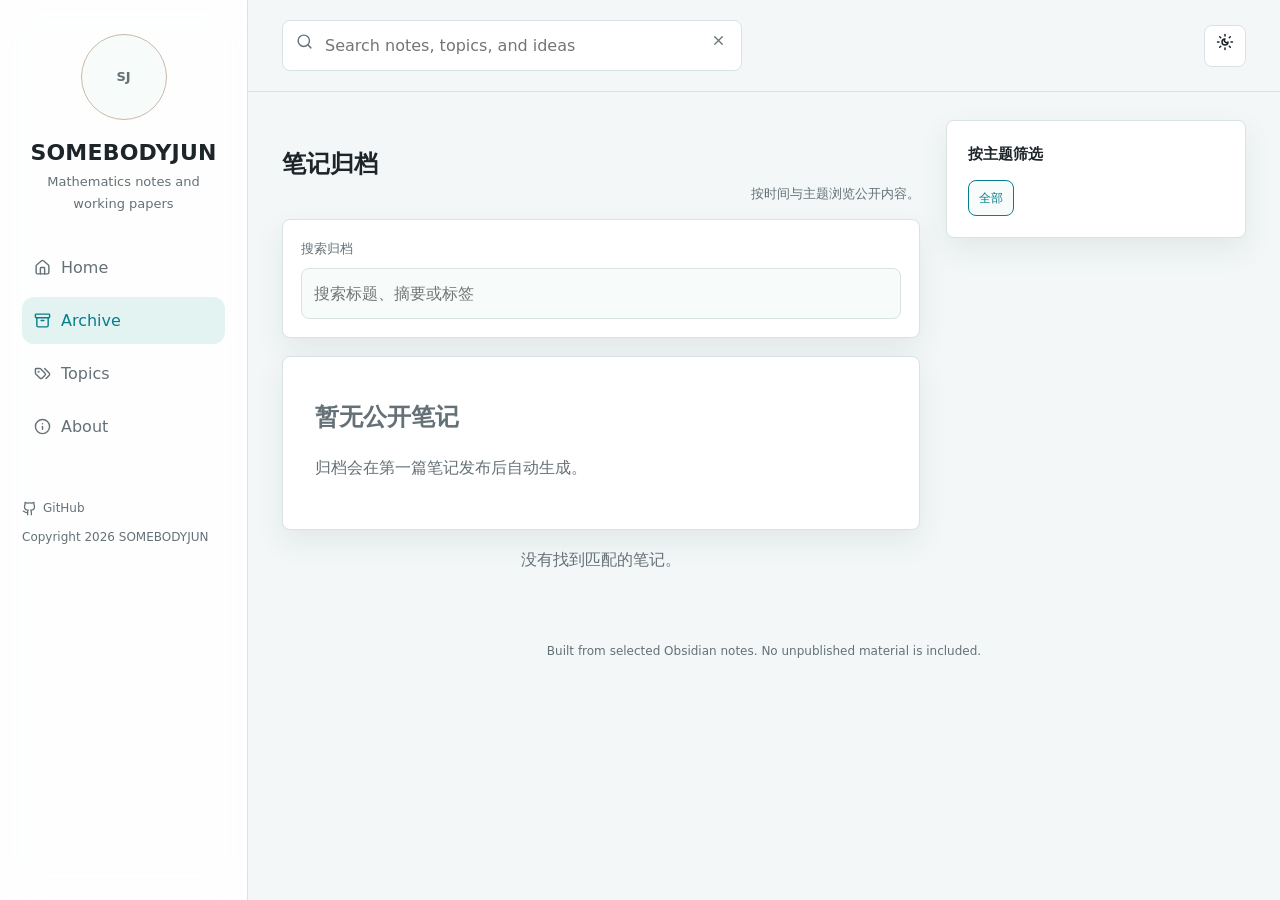
==== archive/index.html @ 418fad82 "Publish mathematics notes website" ====
<!DOCTYPE html><html lang="en"> <head><meta charset="utf-8"><meta name="viewport" content="width=device-width, initial-scale=1"><meta name="description" content="All published mathematics notes."><meta name="theme-color" content="#f6f4ef"><title>Archive | SOMEBODYJUN</title><link rel="stylesheet" href="/_astro/archive.CB7QBq-P.css"></head> <body> <div class="site-shell"> <aside class="sidebar" data-sidebar> <a class="brand" href="/" aria-label="SOMEBODYJUN home"> <span class="avatar" aria-hidden="true">SJ</span> <strong>SOMEBODYJUN</strong> <span>Mathematics notes and working papers</span> </a> <nav class="nav-list" aria-label="Primary navigation"> <a class="nav-link" href="/"> <span class="left"><svg xmlns="http://www.w3.org/2000/svg" stroke-width="2" width="17" height="17" stroke="currentColor" stroke-linecap="round" stroke-linejoin="round" fill="none" viewBox="0 0 24 24" aria-hidden="true" class="lucide lucide-house">  <path d="M15 21v-8a1 1 0 0 0-1-1h-4a1 1 0 0 0-1 1v8"></path> <path d="M3 10a2 2 0 0 1 .709-1.528l7-5.999a2 2 0 0 1 2.582 0l7 5.999A2 2 0 0 1 21 10v9a2 2 0 0 1-2 2H5a2 2 0 0 1-2-2z"></path>  </svg><span>Home</span></span> </a> <a class="nav-link active" href="/archive/"> <span class="left"><svg xmlns="http://www.w3.org/2000/svg" stroke-width="2" width="17" height="17" stroke="currentColor" stroke-linecap="round" stroke-linejoin="round" fill="none" viewBox="0 0 24 24" aria-hidden="true" class="lucide lucide-archive">  <rect width="20" height="5" x="2" y="3" rx="1"></rect> <path d="M4 8v11a2 2 0 0 0 2 2h12a2 2 0 0 0 2-2V8"></path> <path d="M10 12h4"></path>  </svg><span>Archive</span></span> </a> <a class="nav-link" href="/#tags"> <span class="left"><svg xmlns="http://www.w3.org/2000/svg" stroke-width="2" width="17" height="17" stroke="currentColor" stroke-linecap="round" stroke-linejoin="round" fill="none" viewBox="0 0 24 24" aria-hidden="true" class="lucide lucide-tags">  <path d="m15 5 6.3 6.3a2.4 2.4 0 0 1 0 3.4L17 19"></path> <path d="M9.586 5.586A2 2 0 0 0 8.172 5H3a1 1 0 0 0-1 1v5.172a2 2 0 0 0 .586 1.414L8.29 18.29a2.426 2.426 0 0 0 3.42 0l3.58-3.58a2.426 2.426 0 0 0 0-3.42z"></path> <circle cx="6.5" cy="9.5" r=".5" fill="currentColor"></circle>  </svg><span>Topics</span></span> </a> <a class="nav-link" href="/#about"> <span class="left"><svg xmlns="http://www.w3.org/2000/svg" stroke-width="2" width="17" height="17" stroke="currentColor" stroke-linecap="round" stroke-linejoin="round" fill="none" viewBox="0 0 24 24" aria-hidden="true" class="lucide lucide-info">  <circle cx="12" cy="12" r="10"></circle> <path d="M12 16v-4"></path> <path d="M12 8h.01"></path>  </svg><span>About</span></span> </a> </nav>  <div class="sidebar-footer"> <a href="https://github.com/SOMEBODYJUN" target="_blank" rel="noreferrer"> <svg xmlns="http://www.w3.org/2000/svg" stroke-width="2" width="15" height="15" stroke="currentColor" stroke-linecap="round" stroke-linejoin="round" fill="none" viewBox="0 0 24 24" aria-hidden="true" class="lucide lucide-github">  <path d="M15 22v-4a4.8 4.8 0 0 0-1-3.5c3 0 6-2 6-5.5.08-1.25-.27-2.48-1-3.5.28-1.15.28-2.35 0-3.5 0 0-1 0-3 1.5-2.64-.5-5.36-.5-8 0C6 2 5 2 5 2c-.3 1.15-.3 2.35 0 3.5A5.403 5.403 0 0 0 4 9c0 3.5 3 5.5 6 5.5-.39.49-.68 1.05-.85 1.65-.17.6-.22 1.23-.15 1.85v4"></path> <path d="M9 18c-4.51 2-5-2-7-2"></path>  </svg> GitHub
</a> <div>Copyright 2026 SOMEBODYJUN</div> </div> </aside> <main class="main-area"> <header class="topbar"> <button class="icon-button mobile-menu" data-menu-toggle type="button" aria-label="Open menu" title="Open menu"> <svg xmlns="http://www.w3.org/2000/svg" stroke-width="2" width="19" height="19" stroke="currentColor" stroke-linecap="round" stroke-linejoin="round" fill="none" viewBox="0 0 24 24" aria-hidden="true" class="lucide lucide-menu">  <line x1="4" x2="20" y1="12" y2="12"></line> <line x1="4" x2="20" y1="6" y2="6"></line> <line x1="4" x2="20" y1="18" y2="18"></line>  </svg> </button> <form class="search-box" data-search-form role="search"> <svg xmlns="http://www.w3.org/2000/svg" stroke-width="2" width="17" height="17" stroke="currentColor" stroke-linecap="round" stroke-linejoin="round" fill="none" viewBox="0 0 24 24" aria-hidden="true" class="lucide lucide-search">  <circle cx="11" cy="11" r="8"></circle> <path d="m21 21-4.3-4.3"></path>  </svg> <input name="q" type="search" placeholder="Search notes, topics, and ideas" aria-label="Search notes"> <button data-clear-search type="button" aria-label="Clear search" title="Clear search"><svg xmlns="http://www.w3.org/2000/svg" stroke-width="2" width="15" height="15" stroke="currentColor" stroke-linecap="round" stroke-linejoin="round" fill="none" viewBox="0 0 24 24" aria-hidden="true" class="lucide lucide-x">  <path d="M18 6 6 18"></path> <path d="m6 6 12 12"></path>  </svg></button> </form> <button class="icon-button" data-theme-toggle type="button" aria-label="Toggle theme" title="Toggle theme"> <svg xmlns="http://www.w3.org/2000/svg" stroke-width="2" width="18" height="18" stroke="currentColor" stroke-linecap="round" stroke-linejoin="round" fill="none" viewBox="0 0 24 24" aria-hidden="true" class="lucide lucide-sun-moon">  <path d="M12 8a2.83 2.83 0 0 0 4 4 4 4 0 1 1-4-4"></path> <path d="M12 2v2"></path> <path d="M12 20v2"></path> <path d="m4.9 4.9 1.4 1.4"></path> <path d="m17.7 17.7 1.4 1.4"></path> <path d="M2 12h2"></path> <path d="M20 12h2"></path> <path d="m6.3 17.7-1.4 1.4"></path> <path d="m19.1 4.9-1.4 1.4"></path>  </svg> </button> </header>  <div class="content-grid archive-grid"> <section class="page-main"> <div class="section-title"> <h1>笔记归档</h1> <p>按时间与主题浏览公开内容。</p> </div> <div class="archive-toolbar card"> <label for="archive-search">搜索归档</label> <input id="archive-search" type="search" placeholder="搜索标题、摘要或标签" autocomplete="off"> </div> <section class="empty-state card"><h2>暂无公开笔记</h2><p>归档会在第一篇笔记发布后自动生成。</p></section> <p class="archive-empty" data-archive-empty hidden>没有找到匹配的笔记。</p> </section> <aside class="rightbar"> <section class="widget card"> <h2>按主题筛选</h2> <div class="tag-cloud"> <button class="tag-button active" type="button" data-tag-filter="">全部</button>  </div> </section> </aside> </div> <script>
    const params = new URLSearchParams(window.location.search);
    const searchInput = document.querySelector("#archive-search");
    const noteRows = [...document.querySelectorAll("[data-note]")];
    const filterButtons = [...document.querySelectorAll("[data-tag-filter]")];
    const noResults = document.querySelector("[data-archive-empty]");
    let activeTag = params.get("tag") || "";
    if (searchInput) searchInput.value = params.get("q") || "";
    function applyFilters() {
      const query = (searchInput?.value || "").trim().toLowerCase();
      let visible = 0;
      noteRows.forEach((row) => {
        const matchesQuery = !query || row.dataset.search.includes(query);
        const matchesTag = !activeTag || row.dataset.tags.split("|").includes(activeTag);
        const matches = matchesQuery && matchesTag;
        row.hidden = !matches;
        if (matches) visible += 1;
      });
      if (noResults) noResults.hidden = visible !== 0;
      filterButtons.forEach((button) => button.classList.toggle("active", button.dataset.tagFilter === activeTag));
    }
    searchInput?.addEventListener("input", applyFilters);
    filterButtons.forEach((button) => button.addEventListener("click", () => {
      activeTag = button.dataset.tagFilter || "";
      applyFilters();
    }));
    applyFilters();
  </script>  <footer class="site-footer">Built from selected Obsidian notes. No unpublished material is included.</footer> </main> </div> <script>
      const savedTheme = localStorage.getItem("site-theme");
      if (savedTheme) document.documentElement.dataset.theme = savedTheme;
      document.querySelector("[data-theme-toggle]")?.addEventListener("click", () => {
        const nextTheme = document.documentElement.dataset.theme === "dark" ? "light" : "dark";
        document.documentElement.dataset.theme = nextTheme;
        localStorage.setItem("site-theme", nextTheme);
      });
      document.querySelector("[data-menu-toggle]")?.addEventListener("click", () => {
        document.querySelector("[data-sidebar]")?.classList.toggle("open");
      });
      document.querySelector("[data-search-form]")?.addEventListener("submit", (event) => {
        event.preventDefault();
        const form = event.currentTarget;
        const query = new FormData(form).get("q")?.toString().trim();
        window.location.assign(query ? `/archive/?q=${encodeURIComponent(query)}` : "/archive/");
      });
      document.querySelector("[data-clear-search]")?.addEventListener("click", () => {
        const input = document.querySelector("[data-search-form] input");
        if (input) input.value = "";
        input?.focus();
      });
    </script> </body> </html>
---- _astro/archive.CB7QBq-P.css ----
@font-face{font-display:block;font-family:KaTeX_AMS;font-style:normal;font-weight:400;src:url(/_astro/KaTeX_AMS-Regular.BQhdFMY1.woff2) format("woff2"),url(/_astro/KaTeX_AMS-Regular.DMm9YOAa.woff) format("woff"),url(/_astro/KaTeX_AMS-Regular.DRggAlZN.ttf) format("truetype")}@font-face{font-display:block;font-family:KaTeX_Caligraphic;font-style:normal;font-weight:700;src:url(/_astro/KaTeX_Caligraphic-Bold.Dq_IR9rO.woff2) format("woff2"),url(/_astro/KaTeX_Caligraphic-Bold.BEiXGLvX.woff) format("woff"),url(/_astro/KaTeX_Caligraphic-Bold.ATXxdsX0.ttf) format("truetype")}@font-face{font-display:block;font-family:KaTeX_Caligraphic;font-style:normal;font-weight:400;src:url(/_astro/KaTeX_Caligraphic-Regular.Di6jR-x-.woff2) format("woff2"),url(/_astro/KaTeX_Caligraphic-Regular.CTRA-rTL.woff) format("woff"),url(/_astro/KaTeX_Caligraphic-Regular.wX97UBjC.ttf) format("truetype")}@font-face{font-display:block;font-family:KaTeX_Fraktur;font-style:normal;font-weight:700;src:url(/_astro/KaTeX_Fraktur-Bold.CL6g_b3V.woff2) format("woff2"),url(/_astro/KaTeX_Fraktur-Bold.BsDP51OF.woff) format("woff"),url(/_astro/KaTeX_Fraktur-Bold.BdnERNNW.ttf) format("truetype")}@font-face{font-display:block;font-family:KaTeX_Fraktur;font-style:normal;font-weight:400;src:url(/_astro/KaTeX_Fraktur-Regular.CTYiF6lA.woff2) format("woff2"),url(/_astro/KaTeX_Fraktur-Regular.Dxdc4cR9.woff) format("woff"),url(/_astro/KaTeX_Fraktur-Regular.CB_wures.ttf) format("truetype")}@font-face{font-display:block;font-family:KaTeX_Main;font-style:normal;font-weight:700;src:url(/_astro/KaTeX_Main-Bold.Cx986IdX.woff2) format("woff2"),url(/_astro/KaTeX_Main-Bold.Jm3AIy58.woff) format("woff"),url(/_astro/KaTeX_Main-Bold.waoOVXN0.ttf) format("truetype")}@font-face{font-display:block;font-family:KaTeX_Main;font-style:italic;font-weight:700;src:url(/_astro/KaTeX_Main-BoldItalic.DxDJ3AOS.woff2) format("woff2"),url(/_astro/KaTeX_Main-BoldItalic.SpSLRI95.woff) format("woff"),url(/_astro/KaTeX_Main-BoldItalic.DzxPMmG6.ttf) format("truetype")}@font-face{font-display:block;font-family:KaTeX_Main;font-style:italic;font-weight:400;src:url(/_astro/KaTeX_Main-Italic.NWA7e6Wa.woff2) format("woff2"),url(/_astro/KaTeX_Main-Italic.BMLOBm91.woff) format("woff"),url(/_astro/KaTeX_Main-Italic.3WenGoN9.ttf) format("truetype")}@font-face{font-display:block;font-family:KaTeX_Main;font-style:normal;font-weight:400;src:url(/_astro/KaTeX_Main-Regular.B22Nviop.woff2) format("woff2"),url(/_astro/KaTeX_Main-Regular.Dr94JaBh.woff) format("woff"),url(/_astro/KaTeX_Main-Regular.ypZvNtVU.ttf) format("truetype")}@font-face{font-display:block;font-family:KaTeX_Math;font-style:italic;font-weight:700;src:url(/_astro/KaTeX_Math-BoldItalic.CZnvNsCZ.woff2) format("woff2"),url(/_astro/KaTeX_Math-BoldItalic.iY-2wyZ7.woff) format("woff"),url(/_astro/KaTeX_Math-BoldItalic.B3XSjfu4.ttf) format("truetype")}@font-face{font-display:block;font-family:KaTeX_Math;font-style:italic;font-weight:400;src:url(/_astro/KaTeX_Math-Italic.t53AETM-.woff2) format("woff2"),url(/_astro/KaTeX_Math-Italic.DA0__PXp.woff) format("woff"),url(/_astro/KaTeX_Math-Italic.flOr_0UB.ttf) format("truetype")}@font-face{font-display:block;font-family:KaTeX_SansSerif;font-style:normal;font-weight:700;src:url(/_astro/KaTeX_SansSerif-Bold.D1sUS0GD.woff2) format("woff2"),url(/_astro/KaTeX_SansSerif-Bold.DbIhKOiC.woff) format("woff"),url(/_astro/KaTeX_SansSerif-Bold.CFMepnvq.ttf) format("truetype")}@font-face{font-display:block;font-family:KaTeX_SansSerif;font-style:italic;font-weight:400;src:url(/_astro/KaTeX_SansSerif-Italic.C3H0VqGB.woff2) format("woff2"),url(/_astro/KaTeX_SansSerif-Italic.DN2j7dab.woff) format("woff"),url(/_astro/KaTeX_SansSerif-Italic.YYjJ1zSn.ttf) format("truetype")}@font-face{font-display:block;font-family:KaTeX_SansSerif;font-style:normal;font-weight:400;src:url(/_astro/KaTeX_SansSerif-Regular.DDBCnlJ7.woff2) format("woff2"),url(/_astro/KaTeX_SansSerif-Regular.CS6fqUqJ.woff) format("woff"),url(/_astro/KaTeX_SansSerif-Regular.BNo7hRIc.ttf) format("truetype")}@font-face{font-display:block;font-family:KaTeX_Script;font-style:normal;font-weight:400;src:url(/_astro/KaTeX_Script-Regular.D3wIWfF6.woff2) format("woff2"),url(/_astro/KaTeX_Script-Regular.D5yQViql.woff) format("woff"),url(/_astro/KaTeX_Script-Regular.C5JkGWo-.ttf) format("truetype")}@font-face{font-display:block;font-family:KaTeX_Size1;font-style:normal;font-weight:400;src:url(/_astro/KaTeX_Size1-Regular.mCD8mA8B.woff2) format("woff2"),url(/_astro/KaTeX_Size1-Regular.C195tn64.woff) format("woff"),url(/_astro/KaTeX_Size1-Regular.Dbsnue_I.ttf) format("truetype")}@font-face{font-display:block;font-family:KaTeX_Size2;font-style:normal;font-weight:400;src:url(/_astro/KaTeX_Size2-Regular.Dy4dx90m.woff2) format("woff2"),url(/_astro/KaTeX_Size2-Regular.oD1tc_U0.woff) format("woff"),url(/_astro/KaTeX_Size2-Regular.B7gKUWhC.ttf) format("truetype")}@font-face{font-display:block;font-family:KaTeX_Size3;font-style:normal;font-weight:400;src:url([data-uri]) format("woff2"),url(/_astro/KaTeX_Size3-Regular.CTq5MqoE.woff) format("woff"),url(/_astro/KaTeX_Size3-Regular.DgpXs0kz.ttf) format("truetype")}@font-face{font-display:block;font-family:KaTeX_Size4;font-style:normal;font-weight:400;src:url(/_astro/KaTeX_Size4-Regular.Dl5lxZxV.woff2) format("woff2"),url(/_astro/KaTeX_Size4-Regular.BF-4gkZK.woff) format("woff"),url(/_astro/KaTeX_Size4-Regular.DWFBv043.ttf) format("truetype")}@font-face{font-display:block;font-family:KaTeX_Typewriter;font-style:normal;font-weight:400;src:url(/_astro/KaTeX_Typewriter-Regular.CO6r4hn1.woff2) format("woff2"),url(/_astro/KaTeX_Typewriter-Regular.C0xS9mPB.woff) format("woff"),url(/_astro/KaTeX_Typewriter-Regular.D3Ib7_Hf.ttf) format("truetype")}.katex{font: 1.21em KaTeX_Main,Times New Roman,serif;line-height:1.2;position:relative;text-indent:0;text-rendering:auto}.katex *{-ms-high-contrast-adjust:none!important;border-color:currentColor}.katex .katex-version:after{content:"0.16.47"}.katex .katex-mathml{border:0;-webkit-clip-path:inset(50%);clip-path:inset(50%);height:1px;overflow:hidden;padding:0;position:absolute;width:1px}.katex .katex-html>.newline{display:block}.katex .base{position:relative;white-space:nowrap;width:-webkit-min-content;width:-moz-min-content;width:min-content}.katex .base,.katex .strut{display:inline-block}.katex .textbf{font-weight:700}.katex .textit{font-style:italic}.katex .textrm{font-family:KaTeX_Main}.katex .textsf{font-family:KaTeX_SansSerif}.katex .texttt{font-family:KaTeX_Typewriter}.katex .mathnormal{font-family:KaTeX_Math;font-style:italic}.katex .mathit{font-family:KaTeX_Main;font-style:italic}.katex .mathrm{font-style:normal}.katex .mathbf{font-family:KaTeX_Main;font-weight:700}.katex .boldsymbol{font-family:KaTeX_Math;font-style:italic;font-weight:700}.katex .amsrm,.katex .mathbb,.katex .textbb{font-family:KaTeX_AMS}.katex .mathcal{font-family:KaTeX_Caligraphic}.katex .mathfrak,.katex .textfrak{font-family:KaTeX_Fraktur}.katex .mathboldfrak,.katex .textboldfrak{font-family:KaTeX_Fraktur;font-weight:700}.katex .mathtt{font-family:KaTeX_Typewriter}.katex .mathscr,.katex .textscr{font-family:KaTeX_Script}.katex .mathsf,.katex .textsf{font-family:KaTeX_SansSerif}.katex .mathboldsf,.katex .textboldsf{font-family:KaTeX_SansSerif;font-weight:700}.katex .mathitsf,.katex .mathsfit,.katex .textitsf{font-family:KaTeX_SansSerif;font-style:italic}.katex .mainrm{font-family:KaTeX_Main;font-style:normal}.katex .vlist-t{border-collapse:collapse;display:inline-table;table-layout:fixed}.katex .vlist-r{display:table-row}.katex .vlist{display:table-cell;position:relative;vertical-align:bottom}.katex .vlist>span{display:block;height:0;position:relative}.katex .vlist>span>span{display:inline-block}.katex .vlist>span>.pstrut{overflow:hidden;width:0}.katex .vlist-t2{margin-right:-2px}.katex .vlist-s{display:table-cell;font-size:1px;min-width:2px;vertical-align:bottom;width:2px}.katex .vbox{align-items:baseline;display:inline-flex;flex-direction:column}.katex .hbox{width:100%}.katex .hbox,.katex .thinbox{display:inline-flex;flex-direction:row}.katex .thinbox{max-width:0;width:0}.katex .msupsub{text-align:left}.katex .mfrac>span>span{text-align:center}.katex .mfrac .frac-line{border-bottom-style:solid;display:inline-block;width:100%}.katex .hdashline,.katex .hline,.katex .mfrac .frac-line,.katex .overline .overline-line,.katex .rule,.katex .underline .underline-line{min-height:1px}.katex .mspace{display:inline-block}.katex .smash{display:inline;line-height:0}.katex .clap,.katex .llap,.katex .rlap{position:relative;width:0}.katex .clap>.inner,.katex .llap>.inner,.katex .rlap>.inner{position:absolute}.katex .clap>.fix,.katex .llap>.fix,.katex .rlap>.fix{display:inline-block}.katex .llap>.inner{right:0}.katex .clap>.inner,.katex .rlap>.inner{left:0}.katex .clap>.inner>span{margin-left:-50%;margin-right:50%}.katex .rule{border:0 solid;display:inline-block;position:relative}.katex .hline,.katex .overline .overline-line,.katex .underline .underline-line{border-bottom-style:solid;display:inline-block;width:100%}.katex .hdashline{border-bottom-style:dashed;display:inline-block;width:100%}.katex .sqrt>.root{margin-left:.2777777778em;margin-right:-.5555555556em}.katex .fontsize-ensurer.reset-size1.size1,.katex .sizing.reset-size1.size1{font-size:1em}.katex .fontsize-ensurer.reset-size1.size2,.katex .sizing.reset-size1.size2{font-size:1.2em}.katex .fontsize-ensurer.reset-size1.size3,.katex .sizing.reset-size1.size3{font-size:1.4em}.katex .fontsize-ensurer.reset-size1.size4,.katex .sizing.reset-size1.size4{font-size:1.6em}.katex .fontsize-ensurer.reset-size1.size5,.katex .sizing.reset-size1.size5{font-size:1.8em}.katex .fontsize-ensurer.reset-size1.size6,.katex .sizing.reset-size1.size6{font-size:2em}.katex .fontsize-ensurer.reset-size1.size7,.katex .sizing.reset-size1.size7{font-size:2.4em}.katex .fontsize-ensurer.reset-size1.size8,.katex .sizing.reset-size1.size8{font-size:2.88em}.katex .fontsize-ensurer.reset-size1.size9,.katex .sizing.reset-size1.size9{font-size:3.456em}.katex .fontsize-ensurer.reset-size1.size10,.katex .sizing.reset-size1.size10{font-size:4.148em}.katex .fontsize-ensurer.reset-size1.size11,.katex .sizing.reset-size1.size11{font-size:4.976em}.katex .fontsize-ensurer.reset-size2.size1,.katex .sizing.reset-size2.size1{font-size:.8333333333em}.katex .fontsize-ensurer.reset-size2.size2,.katex .sizing.reset-size2.size2{font-size:1em}.katex .fontsize-ensurer.reset-size2.size3,.katex .sizing.reset-size2.size3{font-size:1.1666666667em}.katex .fontsize-ensurer.reset-size2.size4,.katex .sizing.reset-size2.size4{font-size:1.3333333333em}.katex .fontsize-ensurer.reset-size2.size5,.katex .sizing.reset-size2.size5{font-size:1.5em}.katex .fontsize-ensurer.reset-size2.size6,.katex .sizing.reset-size2.size6{font-size:1.6666666667em}.katex .fontsize-ensurer.reset-size2.size7,.katex .sizing.reset-size2.size7{font-size:2em}.katex .fontsize-ensurer.reset-size2.size8,.katex .sizing.reset-size2.size8{font-size:2.4em}.katex .fontsize-ensurer.reset-size2.size9,.katex .sizing.reset-size2.size9{font-size:2.88em}.katex .fontsize-ensurer.reset-size2.size10,.katex .sizing.reset-size2.size10{font-size:3.4566666667em}.katex .fontsize-ensurer.reset-size2.size11,.katex .sizing.reset-size2.size11{font-size:4.1466666667em}.katex .fontsize-ensurer.reset-size3.size1,.katex .sizing.reset-size3.size1{font-size:.7142857143em}.katex .fontsize-ensurer.reset-size3.size2,.katex .sizing.reset-size3.size2{font-size:.8571428571em}.katex .fontsize-ensurer.reset-size3.size3,.katex .sizing.reset-size3.size3{font-size:1em}.katex .fontsize-ensurer.reset-size3.size4,.katex .sizing.reset-size3.size4{font-size:1.1428571429em}.katex .fontsize-ensurer.reset-size3.size5,.katex .sizing.reset-size3.size5{font-size:1.2857142857em}.katex .fontsize-ensurer.reset-size3.size6,.katex .sizing.reset-size3.size6{font-size:1.4285714286em}.katex .fontsize-ensurer.reset-size3.size7,.katex .sizing.reset-size3.size7{font-size:1.7142857143em}.katex .fontsize-ensurer.reset-size3.size8,.katex .sizing.reset-size3.size8{font-size:2.0571428571em}.katex .fontsize-ensurer.reset-size3.size9,.katex .sizing.reset-size3.size9{font-size:2.4685714286em}.katex .fontsize-ensurer.reset-size3.size10,.katex .sizing.reset-size3.size10{font-size:2.9628571429em}.katex .fontsize-ensurer.reset-size3.size11,.katex .sizing.reset-size3.size11{font-size:3.5542857143em}.katex .fontsize-ensurer.reset-size4.size1,.katex .sizing.reset-size4.size1{font-size:.625em}.katex .fontsize-ensurer.reset-size4.size2,.katex .sizing.reset-size4.size2{font-size:.75em}.katex .fontsize-ensurer.reset-size4.size3,.katex .sizing.reset-size4.size3{font-size:.875em}.katex .fontsize-ensurer.reset-size4.size4,.katex .sizing.reset-size4.size4{font-size:1em}.katex .fontsize-ensurer.reset-size4.size5,.katex .sizing.reset-size4.size5{font-size:1.125em}.katex .fontsize-ensurer.reset-size4.size6,.katex .sizing.reset-size4.size6{font-size:1.25em}.katex .fontsize-ensurer.reset-size4.size7,.katex .sizing.reset-size4.size7{font-size:1.5em}.katex .fontsize-ensurer.reset-size4.size8,.katex .sizing.reset-size4.size8{font-size:1.8em}.katex .fontsize-ensurer.reset-size4.size9,.katex .sizing.reset-size4.size9{font-size:2.16em}.katex .fontsize-ensurer.reset-size4.size10,.katex .sizing.reset-size4.size10{font-size:2.5925em}.katex .fontsize-ensurer.reset-size4.size11,.katex .sizing.reset-size4.size11{font-size:3.11em}.katex .fontsize-ensurer.reset-size5.size1,.katex .sizing.reset-size5.size1{font-size:.5555555556em}.katex .fontsize-ensurer.reset-size5.size2,.katex .sizing.reset-size5.size2{font-size:.6666666667em}.katex .fontsize-ensurer.reset-size5.size3,.katex .sizing.reset-size5.size3{font-size:.7777777778em}.katex .fontsize-ensurer.reset-size5.size4,.katex .sizing.reset-size5.size4{font-size:.8888888889em}.katex .fontsize-ensurer.reset-size5.size5,.katex .sizing.reset-size5.size5{font-size:1em}.katex .fontsize-ensurer.reset-size5.size6,.katex .sizing.reset-size5.size6{font-size:1.1111111111em}.katex .fontsize-ensurer.reset-size5.size7,.katex .sizing.reset-size5.size7{font-size:1.3333333333em}.katex .fontsize-ensurer.reset-size5.size8,.katex .sizing.reset-size5.size8{font-size:1.6em}.katex .fontsize-ensurer.reset-size5.size9,.katex .sizing.reset-size5.size9{font-size:1.92em}.katex .fontsize-ensurer.reset-size5.size10,.katex .sizing.reset-size5.size10{font-size:2.3044444444em}.katex .fontsize-ensurer.reset-size5.size11,.katex .sizing.reset-size5.size11{font-size:2.7644444444em}.katex .fontsize-ensurer.reset-size6.size1,.katex .sizing.reset-size6.size1{font-size:.5em}.katex .fontsize-ensurer.reset-size6.size2,.katex .sizing.reset-size6.size2{font-size:.6em}.katex .fontsize-ensurer.reset-size6.size3,.katex .sizing.reset-size6.size3{font-size:.7em}.katex .fontsize-ensurer.reset-size6.size4,.katex .sizing.reset-size6.size4{font-size:.8em}.katex .fontsize-ensurer.reset-size6.size5,.katex .sizing.reset-size6.size5{font-size:.9em}.katex .fontsize-ensurer.reset-size6.size6,.katex .sizing.reset-size6.size6{font-size:1em}.katex .fontsize-ensurer.reset-size6.size7,.katex .sizing.reset-size6.size7{font-size:1.2em}.katex .fontsize-ensurer.reset-size6.size8,.katex .sizing.reset-size6.size8{font-size:1.44em}.katex .fontsize-ensurer.reset-size6.size9,.katex .sizing.reset-size6.size9{font-size:1.728em}.katex .fontsize-ensurer.reset-size6.size10,.katex .sizing.reset-size6.size10{font-size:2.074em}.katex .fontsize-ensurer.reset-size6.size11,.katex .sizing.reset-size6.size11{font-size:2.488em}.katex .fontsize-ensurer.reset-size7.size1,.katex .sizing.reset-size7.size1{font-size:.4166666667em}.katex .fontsize-ensurer.reset-size7.size2,.katex .sizing.reset-size7.size2{font-size:.5em}.katex .fontsize-ensurer.reset-size7.size3,.katex .sizing.reset-size7.size3{font-size:.5833333333em}.katex .fontsize-ensurer.reset-size7.size4,.katex .sizing.reset-size7.size4{font-size:.6666666667em}.katex .fontsize-ensurer.reset-size7.size5,.katex .sizing.reset-size7.size5{font-size:.75em}.katex .fontsize-ensurer.reset-size7.size6,.katex .sizing.reset-size7.size6{font-size:.8333333333em}.katex .fontsize-ensurer.reset-size7.size7,.katex .sizing.reset-size7.size7{font-size:1em}.katex .fontsize-ensurer.reset-size7.size8,.katex .sizing.reset-size7.size8{font-size:1.2em}.katex .fontsize-ensurer.reset-size7.size9,.katex .sizing.reset-size7.size9{font-size:1.44em}.katex .fontsize-ensurer.reset-size7.size10,.katex .sizing.reset-size7.size10{font-size:1.7283333333em}.katex .fontsize-ensurer.reset-size7.size11,.katex .sizing.reset-size7.size11{font-size:2.0733333333em}.katex .fontsize-ensurer.reset-size8.size1,.katex .sizing.reset-size8.size1{font-size:.3472222222em}.katex .fontsize-ensurer.reset-size8.size2,.katex .sizing.reset-size8.size2{font-size:.4166666667em}.katex .fontsize-ensurer.reset-size8.size3,.katex .sizing.reset-size8.size3{font-size:.4861111111em}.katex .fontsize-ensurer.reset-size8.size4,.katex .sizing.reset-size8.size4{font-size:.5555555556em}.katex .fontsize-ensurer.reset-size8.size5,.katex .sizing.reset-size8.size5{font-size:.625em}.katex .fontsize-ensurer.reset-size8.size6,.katex .sizing.reset-size8.size6{font-size:.6944444444em}.katex .fontsize-ensurer.reset-size8.size7,.katex .sizing.reset-size8.size7{font-size:.8333333333em}.katex .fontsize-ensurer.reset-size8.size8,.katex .sizing.reset-size8.size8{font-size:1em}.katex .fontsize-ensurer.reset-size8.size9,.katex .sizing.reset-size8.size9{font-size:1.2em}.katex .fontsize-ensurer.reset-size8.size10,.katex .sizing.reset-size8.size10{font-size:1.4402777778em}.katex .fontsize-ensurer.reset-size8.size11,.katex .sizing.reset-size8.size11{font-size:1.7277777778em}.katex .fontsize-ensurer.reset-size9.size1,.katex .sizing.reset-size9.size1{font-size:.2893518519em}.katex .fontsize-ensurer.reset-size9.size2,.katex .sizing.reset-size9.size2{font-size:.3472222222em}.katex .fontsize-ensurer.reset-size9.size3,.katex .sizing.reset-size9.size3{font-size:.4050925926em}.katex .fontsize-ensurer.reset-size9.size4,.katex .sizing.reset-size9.size4{font-size:.462962963em}.katex .fontsize-ensurer.reset-size9.size5,.katex .sizing.reset-size9.size5{font-size:.5208333333em}.katex .fontsize-ensurer.reset-size9.size6,.katex .sizing.reset-size9.size6{font-size:.5787037037em}.katex .fontsize-ensurer.reset-size9.size7,.katex .sizing.reset-size9.size7{font-size:.6944444444em}.katex .fontsize-ensurer.reset-size9.size8,.katex .sizing.reset-size9.size8{font-size:.8333333333em}.katex .fontsize-ensurer.reset-size9.size9,.katex .sizing.reset-size9.size9{font-size:1em}.katex .fontsize-ensurer.reset-size9.size10,.katex .sizing.reset-size9.size10{font-size:1.2002314815em}.katex .fontsize-ensurer.reset-size9.size11,.katex .sizing.reset-size9.size11{font-size:1.4398148148em}.katex .fontsize-ensurer.reset-size10.size1,.katex .sizing.reset-size10.size1{font-size:.2410800386em}.katex .fontsize-ensurer.reset-size10.size2,.katex .sizing.reset-size10.size2{font-size:.2892960463em}.katex .fontsize-ensurer.reset-size10.size3,.katex .sizing.reset-size10.size3{font-size:.337512054em}.katex .fontsize-ensurer.reset-size10.size4,.katex .sizing.reset-size10.size4{font-size:.3857280617em}.katex .fontsize-ensurer.reset-size10.size5,.katex .sizing.reset-size10.size5{font-size:.4339440694em}.katex .fontsize-ensurer.reset-size10.size6,.katex .sizing.reset-size10.size6{font-size:.4821600771em}.katex .fontsize-ensurer.reset-size10.size7,.katex .sizing.reset-size10.size7{font-size:.5785920926em}.katex .fontsize-ensurer.reset-size10.size8,.katex .sizing.reset-size10.size8{font-size:.6943105111em}.katex .fontsize-ensurer.reset-size10.size9,.katex .sizing.reset-size10.size9{font-size:.8331726133em}.katex .fontsize-ensurer.reset-size10.size10,.katex .sizing.reset-size10.size10{font-size:1em}.katex .fontsize-ensurer.reset-size10.size11,.katex .sizing.reset-size10.size11{font-size:1.1996142719em}.katex .fontsize-ensurer.reset-size11.size1,.katex .sizing.reset-size11.size1{font-size:.2009646302em}.katex .fontsize-ensurer.reset-size11.size2,.katex .sizing.reset-size11.size2{font-size:.2411575563em}.katex .fontsize-ensurer.reset-size11.size3,.katex .sizing.reset-size11.size3{font-size:.2813504823em}.katex .fontsize-ensurer.reset-size11.size4,.katex .sizing.reset-size11.size4{font-size:.3215434084em}.katex .fontsize-ensurer.reset-size11.size5,.katex .sizing.reset-size11.size5{font-size:.3617363344em}.katex .fontsize-ensurer.reset-size11.size6,.katex .sizing.reset-size11.size6{font-size:.4019292605em}.katex .fontsize-ensurer.reset-size11.size7,.katex .sizing.reset-size11.size7{font-size:.4823151125em}.katex .fontsize-ensurer.reset-size11.size8,.katex .sizing.reset-size11.size8{font-size:.578778135em}.katex .fontsize-ensurer.reset-size11.size9,.katex .sizing.reset-size11.size9{font-size:.6945337621em}.katex .fontsize-ensurer.reset-size11.size10,.katex .sizing.reset-size11.size10{font-size:.8336012862em}.katex .fontsize-ensurer.reset-size11.size11,.katex .sizing.reset-size11.size11{font-size:1em}.katex .delimsizing.size1{font-family:KaTeX_Size1}.katex .delimsizing.size2{font-family:KaTeX_Size2}.katex .delimsizing.size3{font-family:KaTeX_Size3}.katex .delimsizing.size4{font-family:KaTeX_Size4}.katex .delimsizing.mult .delim-size1>span{font-family:KaTeX_Size1}.katex .delimsizing.mult .delim-size4>span{font-family:KaTeX_Size4}.katex .nulldelimiter{display:inline-block;width:.12em}.katex .delimcenter,.katex .op-symbol{position:relative}.katex .op-symbol.small-op{font-family:KaTeX_Size1}.katex .op-symbol.large-op{font-family:KaTeX_Size2}.katex .accent>.vlist-t,.katex .op-limits>.vlist-t{text-align:center}.katex .accent .accent-body{position:relative}.katex .accent .accent-body:not(.accent-full){width:0}.katex .overlay{display:block}.katex .mtable .vertical-separator{display:inline-block;min-width:1px}.katex .mtable .arraycolsep{display:inline-block}.katex .mtable .col-align-c>.vlist-t{text-align:center}.katex .mtable .col-align-l>.vlist-t{text-align:left}.katex .mtable .col-align-r>.vlist-t{text-align:right}.katex .svg-align{text-align:left}.katex svg{fill:currentColor;stroke:currentColor;display:block;height:inherit;position:absolute;width:100%}.katex svg path{stroke:none}.katex svg{fill-rule:nonzero;fill-opacity:1;stroke-width:1;stroke-linecap:butt;stroke-linejoin:miter;stroke-miterlimit:4;stroke-dasharray:none;stroke-dashoffset:0;stroke-opacity:1}.katex img{border-style:none;max-height:none;max-width:none;min-height:0;min-width:0}.katex .stretchy{display:block;overflow:hidden;position:relative;width:100%}.katex .stretchy:after,.katex .stretchy:before{content:""}.katex .hide-tail{overflow:hidden;position:relative;width:100%}.katex .halfarrow-left{left:0;overflow:hidden;position:absolute;width:50.2%}.katex .halfarrow-right{overflow:hidden;position:absolute;right:0;width:50.2%}.katex .brace-left{left:0;overflow:hidden;position:absolute;width:25.1%}.katex .brace-center{left:25%;overflow:hidden;position:absolute;width:50%}.katex .brace-right{overflow:hidden;position:absolute;right:0;width:25.1%}.katex .x-arrow-pad{padding:0 .5em}.katex .cd-arrow-pad{padding:0 .55556em 0 .27778em}.katex .mover,.katex .munder,.katex .x-arrow{text-align:center}.katex .boxpad{padding:0 .3em}.katex .fbox,.katex .fcolorbox{border:.04em solid;box-sizing:border-box}.katex .cancel-pad{padding:0 .2em}.katex .cancel-lap{margin-left:-.2em;margin-right:-.2em}.katex .sout{border-bottom-style:solid;border-bottom-width:.08em}.katex .angl{border-right:.049em solid;border-top:.049em solid;box-sizing:border-box;margin-right:.03889em}.katex .anglpad{padding:0 .03889em}.katex .eqn-num:before{content:"(" counter(katexEqnNo) ")";counter-increment:katexEqnNo}.katex .mml-eqn-num:before{content:"(" counter(mmlEqnNo) ")";counter-increment:mmlEqnNo}.katex .mtr-glue{width:50%}.katex .cd-vert-arrow{display:inline-block;position:relative}.katex .cd-label-left{display:inline-block;position:absolute;right:calc(50% + .3em);text-align:left}.katex .cd-label-right{display:inline-block;left:calc(50% + .3em);position:absolute;text-align:right}.katex-display{display:block;margin:1em 0;text-align:center}.katex-display>.katex{display:block;text-align:center;white-space:nowrap}.katex-display>.katex>.katex-html{display:block;position:relative}.katex-display>.katex>.katex-html>.tag{position:absolute;right:0}.katex-display.leqno>.katex>.katex-html>.tag{left:0;right:auto}.katex-display.fleqn>.katex{padding-left:2em;text-align:left}body{counter-reset:katexEqnNo mmlEqnNo}:root{--bg: #f8f3eb;--paper: #fffdf9;--paper-strong: #fffaf3;--ink: #24211f;--muted: #858079;--line: #e9e0d6;--accent: #d9792b;--accent-soft: #fff0df;--shadow: 0 18px 50px rgba(71, 48, 25, .08);--radius: 18px;--sidebar: 248px;--rightbar: 300px}[data-theme=dark]{--bg: #171513;--paper: #211e1b;--paper-strong: #28231f;--ink: #f2ede7;--muted: #aaa198;--line: #3b342e;--accent: #f29b4b;--accent-soft: #3a2a1c;--shadow: 0 18px 50px rgba(0, 0, 0, .25)}*{box-sizing:border-box}html{scroll-behavior:smooth}body{margin:0;color:var(--ink);background:radial-gradient(circle at 10% 0%,rgba(217,121,43,.08),transparent 28%),var(--bg);font-family:Inter,Noto Sans SC,PingFang SC,Microsoft YaHei,system-ui,sans-serif;line-height:1.7}a{color:inherit;text-decoration:none}button,input{font:inherit}button{cursor:pointer}.progress-bar{position:fixed;left:0;top:0;width:0;height:3px;z-index:1000;background:var(--accent)}.site-shell{min-height:100vh;display:grid;grid-template-columns:var(--sidebar) minmax(0,1fr)}.sidebar{position:fixed;inset:0 auto 0 0;width:var(--sidebar);padding:34px 22px;border-right:1px solid var(--line);background:color-mix(in srgb,var(--paper) 88%,transparent);backdrop-filter:blur(18px);overflow-y:auto;z-index:20}.brand{display:flex;flex-direction:column;align-items:center;text-align:center;margin-bottom:28px}.avatar{width:86px;height:86px;display:grid;place-items:center;border-radius:50%;border:1px dashed #c9b8a7;background:linear-gradient(145deg,var(--paper),var(--accent-soft));color:var(--muted);font-size:12px;margin-bottom:14px}.brand strong{font-size:22px;letter-spacing:.2px}.brand span{color:var(--muted);font-size:13px}.nav-list,.category-list{display:grid;gap:6px}.nav-link,.category-link{display:flex;align-items:center;justify-content:space-between;gap:10px;padding:10px 12px;border-radius:12px;color:var(--muted);transition:.2s ease}.nav-link:hover,.nav-link.active,.category-link:hover,.category-link.active{color:var(--accent);background:var(--accent-soft)}.nav-link .left{display:flex;gap:10px;align-items:center}.sidebar-section{padding-top:22px;margin-top:22px;border-top:1px solid var(--line)}.sidebar-section h3{margin:0 0 10px;font-size:14px}.category-link{font-size:13px;padding-block:7px}.category-link span:last-child{font-size:12px}.sidebar-footer{padding-top:24px;color:var(--muted);font-size:12px}.main-area{grid-column:2;min-width:0}.topbar{position:sticky;top:0;z-index:15;display:flex;justify-content:space-between;gap:18px;align-items:center;padding:20px 34px;border-bottom:1px solid var(--line);background:color-mix(in srgb,var(--bg) 82%,transparent);backdrop-filter:blur(16px)}.search-box{position:relative;width:min(460px,100%)}.search-box input{width:100%;border:1px solid var(--line);border-radius:12px;padding:11px 42px 11px 15px;background:var(--paper);color:var(--ink);outline:none}.search-box input:focus{border-color:color-mix(in srgb,var(--accent) 60%,var(--line))}.search-box button{position:absolute;right:8px;top:7px;width:32px;height:32px;border:0;background:transparent;color:var(--muted)}.icon-button{width:42px;height:42px;border:1px solid var(--line);border-radius:12px;background:var(--paper);color:var(--ink)}.content-grid{display:grid;grid-template-columns:minmax(0,1fr) var(--rightbar);gap:26px;padding:28px 34px 52px}.page-main{min-width:0}.section-title{display:flex;align-items:end;justify-content:space-between;gap:12px;margin:4px 0 14px}.section-title h2{margin:0;font-size:21px}.section-title p{margin:0;color:var(--muted);font-size:13px}.card{background:var(--paper);border:1px solid var(--line);border-radius:var(--radius);box-shadow:var(--shadow)}.featured{display:grid;grid-template-columns:minmax(0,1fr) 260px;gap:26px;padding:28px;margin-bottom:34px}.featured h1{margin:8px 0 12px;font-size:clamp(26px,4vw,38px)}.featured p{margin:0 0 18px;color:var(--muted)}.formula-art{min-height:210px;display:grid;place-items:center;text-align:center;border-radius:15px;background:linear-gradient(135deg,rgba(217,121,43,.08),transparent),var(--paper-strong);font-family:Georgia,Times New Roman,serif;font-size:28px}.eyebrow{display:inline-flex;align-items:center;gap:8px;color:var(--accent);font-size:12px;font-weight:700;letter-spacing:.08em;text-transform:uppercase}.meta{display:flex;flex-wrap:wrap;align-items:center;gap:10px 14px;color:var(--muted);font-size:12px}.meta .tag{color:var(--accent);background:var(--accent-soft);border-radius:8px;padding:4px 8px}.article-list{overflow:hidden}.article-card{display:grid;grid-template-columns:minmax(0,1fr) 210px;gap:22px;padding:23px 26px;border-bottom:1px solid var(--line);transition:.22s ease}.article-card:last-child{border-bottom:0}.article-card:hover{transform:translateY(-2px);background:color-mix(in srgb,var(--accent-soft) 26%,var(--paper))}.article-card h3{margin:0 0 7px;font-size:20px}.article-card p{margin:0 0 14px;color:var(--muted);display:-webkit-box;-webkit-line-clamp:2;-webkit-box-orient:vertical;overflow:hidden}.article-thumb{min-height:128px;display:grid;place-items:center;border-radius:13px;background:var(--paper-strong);border:1px solid var(--line);font-family:Georgia,Times New Roman,serif;font-size:22px;overflow:hidden}.article-thumb code{font-size:13px;line-height:1.5}.load-more{display:block;width:fit-content;margin:20px auto 0;border:1px solid var(--line);background:var(--paper);color:var(--ink);padding:10px 16px;border-radius:999px}.rightbar{display:grid;align-content:start;gap:20px}.widget{padding:21px}.widget h3{margin:0 0 14px;font-size:16px}.update-list,.timeline-list{display:grid;gap:11px}.update-item{display:grid;grid-template-columns:8px minmax(0,1fr) auto;gap:9px;align-items:center;color:var(--muted);font-size:13px}.dot{width:7px;height:7px;border-radius:50%;background:var(--accent)}.tag-cloud{display:flex;flex-wrap:wrap;gap:8px}.tag-button{border:1px solid var(--line);background:var(--paper-strong);color:var(--muted);padding:7px 10px;border-radius:9px;font-size:12px}.tag-button:hover,.tag-button.active{color:var(--accent);border-color:var(--accent)}.timeline-year{font-weight:700}.timeline-month{display:flex;justify-content:space-between;padding-left:14px;color:var(--muted);font-size:13px;border-left:1px solid var(--line)}.empty-state{display:none;padding:30px;text-align:center;color:var(--muted)}.about-card{margin-top:28px;padding:26px}.about-grid{display:grid;grid-template-columns:repeat(4,1fr);gap:14px;margin-top:18px}.about-item{padding:15px;border:1px solid var(--line);border-radius:12px;background:var(--paper-strong)}.about-item strong{display:block;color:var(--accent);margin-bottom:4px}.about-item span{color:var(--muted);font-size:12px}.site-footer{padding:0 34px 34px;text-align:center;color:var(--muted);font-size:12px}.article-layout{display:grid;grid-template-columns:minmax(0,1fr) 280px;gap:28px;padding:28px 34px 52px}.article-paper{padding:clamp(24px,4vw,54px)}.breadcrumb{color:var(--muted);font-size:12px;margin-bottom:18px}.article-header h1{font-size:clamp(31px,5vw,52px);line-height:1.2;margin:8px 0 16px}.article-intro{margin:24px 0 34px;padding:18px 20px;background:var(--accent-soft);border-left:4px solid var(--accent);border-radius:0 12px 12px 0}.article-content{font-family:"Noto Serif SC",Songti SC,Georgia,serif;font-size:17px}.article-content h2{margin-top:48px;padding-top:12px;font-family:Inter,Noto Sans SC,sans-serif;font-size:27px;scroll-margin-top:90px}.article-content h3{margin-top:30px;font-family:Inter,Noto Sans SC,sans-serif;scroll-margin-top:90px}.math-block{overflow-x:auto;margin:24px 0;padding:22px;text-align:center;background:var(--paper-strong);border:1px solid var(--line);border-radius:14px}pre{position:relative;overflow-x:auto;margin:24px 0;padding:20px;border-radius:14px;background:#171717;color:#f4f1ea;line-height:1.6;font-size:13px}.copy-code{position:absolute;right:10px;top:10px;border:1px solid rgba(255,255,255,.2);border-radius:8px;padding:5px 9px;color:#ddd;background:#ffffff14}.article-aside{position:sticky;top:92px;align-self:start;display:grid;gap:18px}.toc{padding:20px}.toc h3{margin:0 0 12px;font-size:15px}.toc a{display:block;padding:7px 9px;border-left:2px solid var(--line);color:var(--muted);font-size:13px}.toc a.active{color:var(--accent);border-left-color:var(--accent);background:var(--accent-soft)}.read-stats{padding:18px 20px;color:var(--muted);font-size:13px}.article-nav{display:grid;grid-template-columns:1fr 1fr;gap:14px;margin-top:38px}.article-nav a{padding:16px;border:1px solid var(--line);border-radius:13px;background:var(--paper-strong)}.article-nav a:last-child{text-align:right}.comments{margin-top:36px;padding-top:28px;border-top:1px solid var(--line)}.comment-form textarea,.comment-form input{width:100%;margin-bottom:10px;padding:12px 14px;color:var(--ink);background:var(--paper);border:1px solid var(--line);border-radius:10px}.comment-form textarea{min-height:110px;resize:vertical}.primary-button{border:0;border-radius:10px;padding:10px 16px;color:#fff;background:var(--accent)}.comment-list{display:grid;gap:12px;margin-top:18px}.comment-item{padding:14px 16px;background:var(--paper-strong);border:1px solid var(--line);border-radius:12px}.comment-item strong{color:var(--accent)}.comment-item p{margin:5px 0 0;color:var(--muted)}.archive-wrap{padding:28px 34px 52px}.archive-card{padding:30px}.archive-head{display:flex;justify-content:space-between;gap:18px;align-items:center;margin-bottom:26px}.archive-head h1{margin:0}.archive-columns{display:grid;grid-template-columns:1fr 1fr;gap:36px}.archive-year h2{color:var(--accent)}.archive-month{margin-bottom:22px}.archive-month h3{margin:0 0 8px;padding-bottom:7px;border-bottom:1px solid var(--line)}.archive-month a{display:flex;justify-content:space-between;gap:16px;padding:7px 0;color:var(--muted)}.archive-month a:hover{color:var(--accent)}.mobile-menu{display:none}@media(max-width:1180px){:root{--rightbar: 260px;--sidebar: 220px}.featured{grid-template-columns:1fr}.formula-art{min-height:150px}.article-card{grid-template-columns:1fr 170px}}@media(max-width:960px){.site-shell{display:block}.sidebar{transform:translate(-100%);transition:.25s ease;box-shadow:var(--shadow)}.sidebar.open{transform:translate(0)}.main-area{grid-column:auto}.mobile-menu{display:inline-grid;place-items:center}.content-grid,.article-layout{grid-template-columns:1fr}.rightbar{grid-template-columns:repeat(2,1fr)}.article-aside{position:static;grid-template-columns:1fr 1fr}.topbar,.content-grid,.article-layout,.archive-wrap,.site-footer{padding-inline:18px}}@media(max-width:700px){.featured{padding:21px}.article-card{grid-template-columns:1fr;padding:20px}.article-thumb{min-height:105px}.rightbar,.article-aside,.about-grid,.archive-columns{grid-template-columns:1fr}.about-grid{gap:10px}.article-nav{grid-template-columns:1fr}.article-nav a:last-child{text-align:left}.search-box{width:100%}.topbar{gap:10px}.archive-head{align-items:stretch;flex-direction:column}}:root{--bg: #f3f7f7;--paper: #ffffff;--paper-strong: #f7fbfa;--ink: #1d2529;--muted: #647177;--line: #d9e3e3;--accent: #087e8b;--accent-soft: #e2f3f1;--shadow: 0 12px 30px rgba(22, 48, 52, .08);--radius: 8px}[data-theme=dark]{--bg: #111a1c;--paper: #172426;--paper-strong: #1d2d30;--ink: #eef7f5;--muted: #a8b8b6;--line: #304548;--accent: #5fc4bb;--accent-soft: #173b3b;--shadow: 0 12px 30px rgba(0, 0, 0, .2)}body{background:var(--bg)}.avatar{background:var(--paper-strong);border-style:solid;color:var(--accent);font-weight:700}.formula-art{border-radius:8px;background:var(--paper-strong);border:1px solid var(--line)}.icon-button,.search-box input,.tag-button,.load-more,.about-item,.article-thumb,.article-nav a,.article-intro,pre,.primary-button,.comment-form textarea,.comment-form input,.comment-item,.math-block{border-radius:8px}.meta .tag{border-radius:6px}.search-box>svg{position:absolute;left:14px;top:13px;color:var(--muted);pointer-events:none}.search-box input{padding-left:42px}.sidebar-section h2,.widget h2,.toc h2{margin:0 0 12px;font-size:15px}.sidebar-footer{margin-top:24px;display:grid;gap:8px}.sidebar-footer a{display:inline-flex;align-items:center;gap:6px;width:fit-content}.empty-state{display:block;padding:32px;text-align:left}.empty-state h1,.empty-state h2{margin:8px 0}.empty-state p,.muted-copy{color:var(--muted)}.empty-list{padding:28px;color:var(--muted)}.quiet-list{margin:0;padding-left:18px;color:var(--muted)}.quiet-list li+li{margin-top:8px}.archive-toolbar{display:grid;gap:8px;padding:18px;margin-bottom:18px}.archive-toolbar label{color:var(--muted);font-size:13px}.archive-toolbar input{width:100%;border:1px solid var(--line);border-radius:8px;padding:11px 12px;background:var(--paper-strong);color:var(--ink);outline:none}.archive-toolbar input:focus{border-color:var(--accent)}.archive-empty{color:var(--muted);text-align:center}.article-nav a span{display:flex;align-items:center;gap:7px;margin-top:5px}.article-nav a:last-child span{justify-content:flex-end}.toc a.nested{padding-left:20px}.not-found{max-width:620px;margin:56px auto;padding:42px;text-align:center}.not-found h1{margin:8px 0}@media(max-width:700px){.empty-state{padding:24px}.article-nav a:last-child span{justify-content:flex-start}}
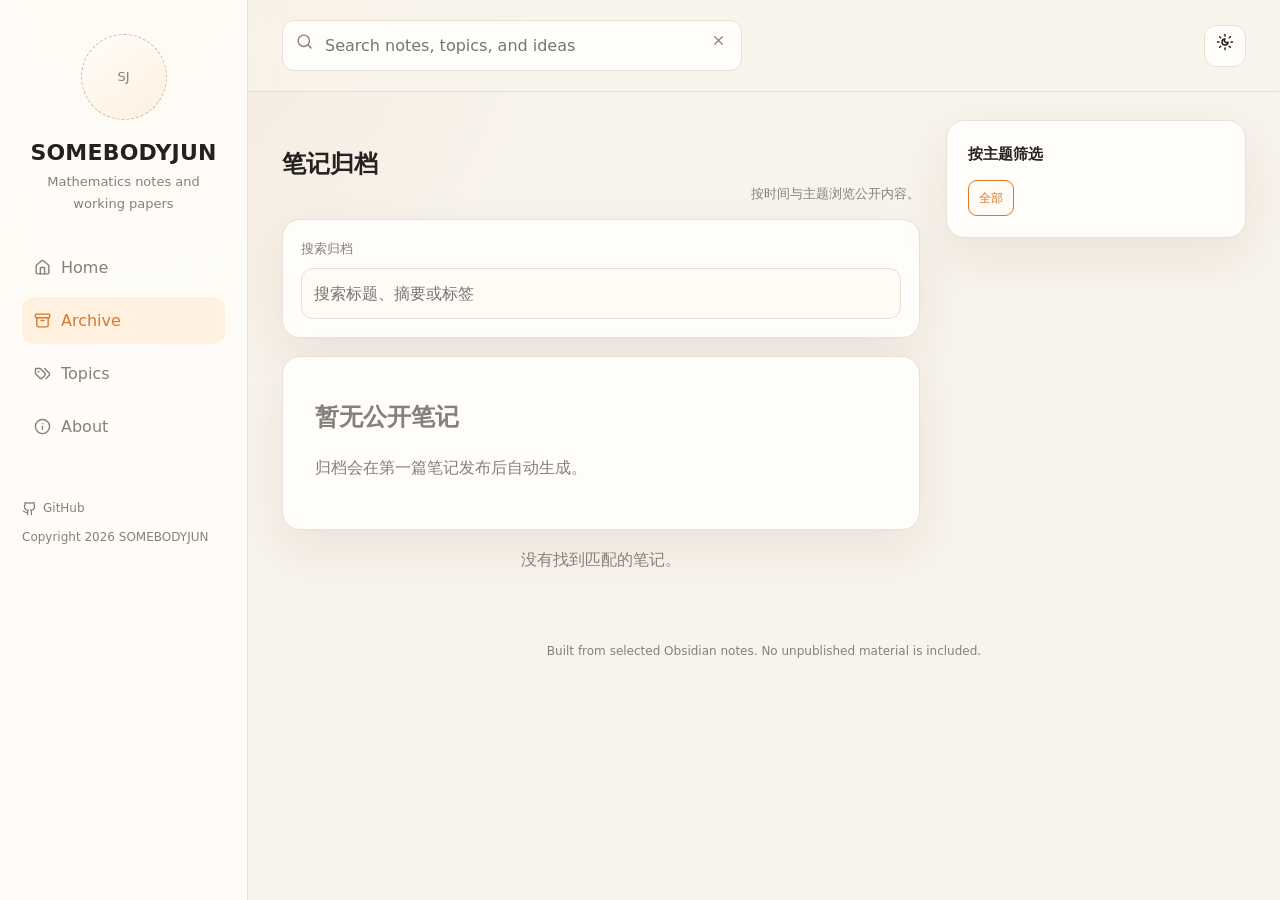
==== commit e42fbcad: "Restore original warm design palette" ====
--- a/archive/index.html
+++ b/archive/index.html
@@ -1,4 +1,4 @@
-<!DOCTYPE html><html lang="en"> <head><meta charset="utf-8"><meta name="viewport" content="width=device-width, initial-scale=1"><meta name="description" content="All published mathematics notes."><meta name="theme-color" content="#f6f4ef"><title>Archive | SOMEBODYJUN</title><link rel="stylesheet" href="/_astro/archive.CB7QBq-P.css"></head> <body> <div class="site-shell"> <aside class="sidebar" data-sidebar> <a class="brand" href="/" aria-label="SOMEBODYJUN home"> <span class="avatar" aria-hidden="true">SJ</span> <strong>SOMEBODYJUN</strong> <span>Mathematics notes and working papers</span> </a> <nav class="nav-list" aria-label="Primary navigation"> <a class="nav-link" href="/"> <span class="left"><svg xmlns="http://www.w3.org/2000/svg" stroke-width="2" width="17" height="17" stroke="currentColor" stroke-linecap="round" stroke-linejoin="round" fill="none" viewBox="0 0 24 24" aria-hidden="true" class="lucide lucide-house">  <path d="M15 21v-8a1 1 0 0 0-1-1h-4a1 1 0 0 0-1 1v8"></path> <path d="M3 10a2 2 0 0 1 .709-1.528l7-5.999a2 2 0 0 1 2.582 0l7 5.999A2 2 0 0 1 21 10v9a2 2 0 0 1-2 2H5a2 2 0 0 1-2-2z"></path>  </svg><span>Home</span></span> </a> <a class="nav-link active" href="/archive/"> <span class="left"><svg xmlns="http://www.w3.org/2000/svg" stroke-width="2" width="17" height="17" stroke="currentColor" stroke-linecap="round" stroke-linejoin="round" fill="none" viewBox="0 0 24 24" aria-hidden="true" class="lucide lucide-archive">  <rect width="20" height="5" x="2" y="3" rx="1"></rect> <path d="M4 8v11a2 2 0 0 0 2 2h12a2 2 0 0 0 2-2V8"></path> <path d="M10 12h4"></path>  </svg><span>Archive</span></span> </a> <a class="nav-link" href="/#tags"> <span class="left"><svg xmlns="http://www.w3.org/2000/svg" stroke-width="2" width="17" height="17" stroke="currentColor" stroke-linecap="round" stroke-linejoin="round" fill="none" viewBox="0 0 24 24" aria-hidden="true" class="lucide lucide-tags">  <path d="m15 5 6.3 6.3a2.4 2.4 0 0 1 0 3.4L17 19"></path> <path d="M9.586 5.586A2 2 0 0 0 8.172 5H3a1 1 0 0 0-1 1v5.172a2 2 0 0 0 .586 1.414L8.29 18.29a2.426 2.426 0 0 0 3.42 0l3.58-3.58a2.426 2.426 0 0 0 0-3.42z"></path> <circle cx="6.5" cy="9.5" r=".5" fill="currentColor"></circle>  </svg><span>Topics</span></span> </a> <a class="nav-link" href="/#about"> <span class="left"><svg xmlns="http://www.w3.org/2000/svg" stroke-width="2" width="17" height="17" stroke="currentColor" stroke-linecap="round" stroke-linejoin="round" fill="none" viewBox="0 0 24 24" aria-hidden="true" class="lucide lucide-info">  <circle cx="12" cy="12" r="10"></circle> <path d="M12 16v-4"></path> <path d="M12 8h.01"></path>  </svg><span>About</span></span> </a> </nav>  <div class="sidebar-footer"> <a href="https://github.com/SOMEBODYJUN" target="_blank" rel="noreferrer"> <svg xmlns="http://www.w3.org/2000/svg" stroke-width="2" width="15" height="15" stroke="currentColor" stroke-linecap="round" stroke-linejoin="round" fill="none" viewBox="0 0 24 24" aria-hidden="true" class="lucide lucide-github">  <path d="M15 22v-4a4.8 4.8 0 0 0-1-3.5c3 0 6-2 6-5.5.08-1.25-.27-2.48-1-3.5.28-1.15.28-2.35 0-3.5 0 0-1 0-3 1.5-2.64-.5-5.36-.5-8 0C6 2 5 2 5 2c-.3 1.15-.3 2.35 0 3.5A5.403 5.403 0 0 0 4 9c0 3.5 3 5.5 6 5.5-.39.49-.68 1.05-.85 1.65-.17.6-.22 1.23-.15 1.85v4"></path> <path d="M9 18c-4.51 2-5-2-7-2"></path>  </svg> GitHub
+<!DOCTYPE html><html lang="en"> <head><meta charset="utf-8"><meta name="viewport" content="width=device-width, initial-scale=1"><meta name="description" content="All published mathematics notes."><meta name="theme-color" content="#f6f4ef"><title>Archive | SOMEBODYJUN</title><link rel="stylesheet" href="/_astro/archive.7-XTc_qs.css"></head> <body> <div class="site-shell"> <aside class="sidebar" data-sidebar> <a class="brand" href="/" aria-label="SOMEBODYJUN home"> <span class="avatar" aria-hidden="true">SJ</span> <strong>SOMEBODYJUN</strong> <span>Mathematics notes and working papers</span> </a> <nav class="nav-list" aria-label="Primary navigation"> <a class="nav-link" href="/"> <span class="left"><svg xmlns="http://www.w3.org/2000/svg" stroke-width="2" width="17" height="17" stroke="currentColor" stroke-linecap="round" stroke-linejoin="round" fill="none" viewBox="0 0 24 24" aria-hidden="true" class="lucide lucide-house">  <path d="M15 21v-8a1 1 0 0 0-1-1h-4a1 1 0 0 0-1 1v8"></path> <path d="M3 10a2 2 0 0 1 .709-1.528l7-5.999a2 2 0 0 1 2.582 0l7 5.999A2 2 0 0 1 21 10v9a2 2 0 0 1-2 2H5a2 2 0 0 1-2-2z"></path>  </svg><span>Home</span></span> </a> <a class="nav-link active" href="/archive/"> <span class="left"><svg xmlns="http://www.w3.org/2000/svg" stroke-width="2" width="17" height="17" stroke="currentColor" stroke-linecap="round" stroke-linejoin="round" fill="none" viewBox="0 0 24 24" aria-hidden="true" class="lucide lucide-archive">  <rect width="20" height="5" x="2" y="3" rx="1"></rect> <path d="M4 8v11a2 2 0 0 0 2 2h12a2 2 0 0 0 2-2V8"></path> <path d="M10 12h4"></path>  </svg><span>Archive</span></span> </a> <a class="nav-link" href="/#tags"> <span class="left"><svg xmlns="http://www.w3.org/2000/svg" stroke-width="2" width="17" height="17" stroke="currentColor" stroke-linecap="round" stroke-linejoin="round" fill="none" viewBox="0 0 24 24" aria-hidden="true" class="lucide lucide-tags">  <path d="m15 5 6.3 6.3a2.4 2.4 0 0 1 0 3.4L17 19"></path> <path d="M9.586 5.586A2 2 0 0 0 8.172 5H3a1 1 0 0 0-1 1v5.172a2 2 0 0 0 .586 1.414L8.29 18.29a2.426 2.426 0 0 0 3.42 0l3.58-3.58a2.426 2.426 0 0 0 0-3.42z"></path> <circle cx="6.5" cy="9.5" r=".5" fill="currentColor"></circle>  </svg><span>Topics</span></span> </a> <a class="nav-link" href="/#about"> <span class="left"><svg xmlns="http://www.w3.org/2000/svg" stroke-width="2" width="17" height="17" stroke="currentColor" stroke-linecap="round" stroke-linejoin="round" fill="none" viewBox="0 0 24 24" aria-hidden="true" class="lucide lucide-info">  <circle cx="12" cy="12" r="10"></circle> <path d="M12 16v-4"></path> <path d="M12 8h.01"></path>  </svg><span>About</span></span> </a> </nav>  <div class="sidebar-footer"> <a href="https://github.com/SOMEBODYJUN" target="_blank" rel="noreferrer"> <svg xmlns="http://www.w3.org/2000/svg" stroke-width="2" width="15" height="15" stroke="currentColor" stroke-linecap="round" stroke-linejoin="round" fill="none" viewBox="0 0 24 24" aria-hidden="true" class="lucide lucide-github">  <path d="M15 22v-4a4.8 4.8 0 0 0-1-3.5c3 0 6-2 6-5.5.08-1.25-.27-2.48-1-3.5.28-1.15.28-2.35 0-3.5 0 0-1 0-3 1.5-2.64-.5-5.36-.5-8 0C6 2 5 2 5 2c-.3 1.15-.3 2.35 0 3.5A5.403 5.403 0 0 0 4 9c0 3.5 3 5.5 6 5.5-.39.49-.68 1.05-.85 1.65-.17.6-.22 1.23-.15 1.85v4"></path> <path d="M9 18c-4.51 2-5-2-7-2"></path>  </svg> GitHub
 </a> <div>Copyright 2026 SOMEBODYJUN</div> </div> </aside> <main class="main-area"> <header class="topbar"> <button class="icon-button mobile-menu" data-menu-toggle type="button" aria-label="Open menu" title="Open menu"> <svg xmlns="http://www.w3.org/2000/svg" stroke-width="2" width="19" height="19" stroke="currentColor" stroke-linecap="round" stroke-linejoin="round" fill="none" viewBox="0 0 24 24" aria-hidden="true" class="lucide lucide-menu">  <line x1="4" x2="20" y1="12" y2="12"></line> <line x1="4" x2="20" y1="6" y2="6"></line> <line x1="4" x2="20" y1="18" y2="18"></line>  </svg> </button> <form class="search-box" data-search-form role="search"> <svg xmlns="http://www.w3.org/2000/svg" stroke-width="2" width="17" height="17" stroke="currentColor" stroke-linecap="round" stroke-linejoin="round" fill="none" viewBox="0 0 24 24" aria-hidden="true" class="lucide lucide-search">  <circle cx="11" cy="11" r="8"></circle> <path d="m21 21-4.3-4.3"></path>  </svg> <input name="q" type="search" placeholder="Search notes, topics, and ideas" aria-label="Search notes"> <button data-clear-search type="button" aria-label="Clear search" title="Clear search"><svg xmlns="http://www.w3.org/2000/svg" stroke-width="2" width="15" height="15" stroke="currentColor" stroke-linecap="round" stroke-linejoin="round" fill="none" viewBox="0 0 24 24" aria-hidden="true" class="lucide lucide-x">  <path d="M18 6 6 18"></path> <path d="m6 6 12 12"></path>  </svg></button> </form> <button class="icon-button" data-theme-toggle type="button" aria-label="Toggle theme" title="Toggle theme"> <svg xmlns="http://www.w3.org/2000/svg" stroke-width="2" width="18" height="18" stroke="currentColor" stroke-linecap="round" stroke-linejoin="round" fill="none" viewBox="0 0 24 24" aria-hidden="true" class="lucide lucide-sun-moon">  <path d="M12 8a2.83 2.83 0 0 0 4 4 4 4 0 1 1-4-4"></path> <path d="M12 2v2"></path> <path d="M12 20v2"></path> <path d="m4.9 4.9 1.4 1.4"></path> <path d="m17.7 17.7 1.4 1.4"></path> <path d="M2 12h2"></path> <path d="M20 12h2"></path> <path d="m6.3 17.7-1.4 1.4"></path> <path d="m19.1 4.9-1.4 1.4"></path>  </svg> </button> </header>  <div class="content-grid archive-grid"> <section class="page-main"> <div class="section-title"> <h1>笔记归档</h1> <p>按时间与主题浏览公开内容。</p> </div> <div class="archive-toolbar card"> <label for="archive-search">搜索归档</label> <input id="archive-search" type="search" placeholder="搜索标题、摘要或标签" autocomplete="off"> </div> <section class="empty-state card"><h2>暂无公开笔记</h2><p>归档会在第一篇笔记发布后自动生成。</p></section> <p class="archive-empty" data-archive-empty hidden>没有找到匹配的笔记。</p> </section> <aside class="rightbar"> <section class="widget card"> <h2>按主题筛选</h2> <div class="tag-cloud"> <button class="tag-button active" type="button" data-tag-filter="">全部</button>  </div> </section> </aside> </div> <script>
     const params = new URLSearchParams(window.location.search);
     const searchInput = document.querySelector("#archive-search");
--- a/_astro/archive.7-XTc_qs.css
+++ b/_astro/archive.7-XTc_qs.css
@@ -0,0 +1 @@
+@font-face{font-display:block;font-family:KaTeX_AMS;font-style:normal;font-weight:400;src:url(/_astro/KaTeX_AMS-Regular.BQhdFMY1.woff2) format("woff2"),url(/_astro/KaTeX_AMS-Regular.DMm9YOAa.woff) format("woff"),url(/_astro/KaTeX_AMS-Regular.DRggAlZN.ttf) format("truetype")}@font-face{font-display:block;font-family:KaTeX_Caligraphic;font-style:normal;font-weight:700;src:url(/_astro/KaTeX_Caligraphic-Bold.Dq_IR9rO.woff2) format("woff2"),url(/_astro/KaTeX_Caligraphic-Bold.BEiXGLvX.woff) format("woff"),url(/_astro/KaTeX_Caligraphic-Bold.ATXxdsX0.ttf) format("truetype")}@font-face{font-display:block;font-family:KaTeX_Caligraphic;font-style:normal;font-weight:400;src:url(/_astro/KaTeX_Caligraphic-Regular.Di6jR-x-.woff2) format("woff2"),url(/_astro/KaTeX_Caligraphic-Regular.CTRA-rTL.woff) format("woff"),url(/_astro/KaTeX_Caligraphic-Regular.wX97UBjC.ttf) format("truetype")}@font-face{font-display:block;font-family:KaTeX_Fraktur;font-style:normal;font-weight:700;src:url(/_astro/KaTeX_Fraktur-Bold.CL6g_b3V.woff2) format("woff2"),url(/_astro/KaTeX_Fraktur-Bold.BsDP51OF.woff) format("woff"),url(/_astro/KaTeX_Fraktur-Bold.BdnERNNW.ttf) format("truetype")}@font-face{font-display:block;font-family:KaTeX_Fraktur;font-style:normal;font-weight:400;src:url(/_astro/KaTeX_Fraktur-Regular.CTYiF6lA.woff2) format("woff2"),url(/_astro/KaTeX_Fraktur-Regular.Dxdc4cR9.woff) format("woff"),url(/_astro/KaTeX_Fraktur-Regular.CB_wures.ttf) format("truetype")}@font-face{font-display:block;font-family:KaTeX_Main;font-style:normal;font-weight:700;src:url(/_astro/KaTeX_Main-Bold.Cx986IdX.woff2) format("woff2"),url(/_astro/KaTeX_Main-Bold.Jm3AIy58.woff) format("woff"),url(/_astro/KaTeX_Main-Bold.waoOVXN0.ttf) format("truetype")}@font-face{font-display:block;font-family:KaTeX_Main;font-style:italic;font-weight:700;src:url(/_astro/KaTeX_Main-BoldItalic.DxDJ3AOS.woff2) format("woff2"),url(/_astro/KaTeX_Main-BoldItalic.SpSLRI95.woff) format("woff"),url(/_astro/KaTeX_Main-BoldItalic.DzxPMmG6.ttf) format("truetype")}@font-face{font-display:block;font-family:KaTeX_Main;font-style:italic;font-weight:400;src:url(/_astro/KaTeX_Main-Italic.NWA7e6Wa.woff2) format("woff2"),url(/_astro/KaTeX_Main-Italic.BMLOBm91.woff) format("woff"),url(/_astro/KaTeX_Main-Italic.3WenGoN9.ttf) format("truetype")}@font-face{font-display:block;font-family:KaTeX_Main;font-style:normal;font-weight:400;src:url(/_astro/KaTeX_Main-Regular.B22Nviop.woff2) format("woff2"),url(/_astro/KaTeX_Main-Regular.Dr94JaBh.woff) format("woff"),url(/_astro/KaTeX_Main-Regular.ypZvNtVU.ttf) format("truetype")}@font-face{font-display:block;font-family:KaTeX_Math;font-style:italic;font-weight:700;src:url(/_astro/KaTeX_Math-BoldItalic.CZnvNsCZ.woff2) format("woff2"),url(/_astro/KaTeX_Math-BoldItalic.iY-2wyZ7.woff) format("woff"),url(/_astro/KaTeX_Math-BoldItalic.B3XSjfu4.ttf) format("truetype")}@font-face{font-display:block;font-family:KaTeX_Math;font-style:italic;font-weight:400;src:url(/_astro/KaTeX_Math-Italic.t53AETM-.woff2) format("woff2"),url(/_astro/KaTeX_Math-Italic.DA0__PXp.woff) format("woff"),url(/_astro/KaTeX_Math-Italic.flOr_0UB.ttf) format("truetype")}@font-face{font-display:block;font-family:KaTeX_SansSerif;font-style:normal;font-weight:700;src:url(/_astro/KaTeX_SansSerif-Bold.D1sUS0GD.woff2) format("woff2"),url(/_astro/KaTeX_SansSerif-Bold.DbIhKOiC.woff) format("woff"),url(/_astro/KaTeX_SansSerif-Bold.CFMepnvq.ttf) format("truetype")}@font-face{font-display:block;font-family:KaTeX_SansSerif;font-style:italic;font-weight:400;src:url(/_astro/KaTeX_SansSerif-Italic.C3H0VqGB.woff2) format("woff2"),url(/_astro/KaTeX_SansSerif-Italic.DN2j7dab.woff) format("woff"),url(/_astro/KaTeX_SansSerif-Italic.YYjJ1zSn.ttf) format("truetype")}@font-face{font-display:block;font-family:KaTeX_SansSerif;font-style:normal;font-weight:400;src:url(/_astro/KaTeX_SansSerif-Regular.DDBCnlJ7.woff2) format("woff2"),url(/_astro/KaTeX_SansSerif-Regular.CS6fqUqJ.woff) format("woff"),url(/_astro/KaTeX_SansSerif-Regular.BNo7hRIc.ttf) format("truetype")}@font-face{font-display:block;font-family:KaTeX_Script;font-style:normal;font-weight:400;src:url(/_astro/KaTeX_Script-Regular.D3wIWfF6.woff2) format("woff2"),url(/_astro/KaTeX_Script-Regular.D5yQViql.woff) format("woff"),url(/_astro/KaTeX_Script-Regular.C5JkGWo-.ttf) format("truetype")}@font-face{font-display:block;font-family:KaTeX_Size1;font-style:normal;font-weight:400;src:url(/_astro/KaTeX_Size1-Regular.mCD8mA8B.woff2) format("woff2"),url(/_astro/KaTeX_Size1-Regular.C195tn64.woff) format("woff"),url(/_astro/KaTeX_Size1-Regular.Dbsnue_I.ttf) format("truetype")}@font-face{font-display:block;font-family:KaTeX_Size2;font-style:normal;font-weight:400;src:url(/_astro/KaTeX_Size2-Regular.Dy4dx90m.woff2) format("woff2"),url(/_astro/KaTeX_Size2-Regular.oD1tc_U0.woff) format("woff"),url(/_astro/KaTeX_Size2-Regular.B7gKUWhC.ttf) format("truetype")}@font-face{font-display:block;font-family:KaTeX_Size3;font-style:normal;font-weight:400;src:url([data-uri]) format("woff2"),url(/_astro/KaTeX_Size3-Regular.CTq5MqoE.woff) format("woff"),url(/_astro/KaTeX_Size3-Regular.DgpXs0kz.ttf) format("truetype")}@font-face{font-display:block;font-family:KaTeX_Size4;font-style:normal;font-weight:400;src:url(/_astro/KaTeX_Size4-Regular.Dl5lxZxV.woff2) format("woff2"),url(/_astro/KaTeX_Size4-Regular.BF-4gkZK.woff) format("woff"),url(/_astro/KaTeX_Size4-Regular.DWFBv043.ttf) format("truetype")}@font-face{font-display:block;font-family:KaTeX_Typewriter;font-style:normal;font-weight:400;src:url(/_astro/KaTeX_Typewriter-Regular.CO6r4hn1.woff2) format("woff2"),url(/_astro/KaTeX_Typewriter-Regular.C0xS9mPB.woff) format("woff"),url(/_astro/KaTeX_Typewriter-Regular.D3Ib7_Hf.ttf) format("truetype")}.katex{font: 1.21em KaTeX_Main,Times New Roman,serif;line-height:1.2;position:relative;text-indent:0;text-rendering:auto}.katex *{-ms-high-contrast-adjust:none!important;border-color:currentColor}.katex .katex-version:after{content:"0.16.47"}.katex .katex-mathml{border:0;-webkit-clip-path:inset(50%);clip-path:inset(50%);height:1px;overflow:hidden;padding:0;position:absolute;width:1px}.katex .katex-html>.newline{display:block}.katex .base{position:relative;white-space:nowrap;width:-webkit-min-content;width:-moz-min-content;width:min-content}.katex .base,.katex .strut{display:inline-block}.katex .textbf{font-weight:700}.katex .textit{font-style:italic}.katex .textrm{font-family:KaTeX_Main}.katex .textsf{font-family:KaTeX_SansSerif}.katex .texttt{font-family:KaTeX_Typewriter}.katex .mathnormal{font-family:KaTeX_Math;font-style:italic}.katex .mathit{font-family:KaTeX_Main;font-style:italic}.katex .mathrm{font-style:normal}.katex .mathbf{font-family:KaTeX_Main;font-weight:700}.katex .boldsymbol{font-family:KaTeX_Math;font-style:italic;font-weight:700}.katex .amsrm,.katex .mathbb,.katex .textbb{font-family:KaTeX_AMS}.katex .mathcal{font-family:KaTeX_Caligraphic}.katex .mathfrak,.katex .textfrak{font-family:KaTeX_Fraktur}.katex .mathboldfrak,.katex .textboldfrak{font-family:KaTeX_Fraktur;font-weight:700}.katex .mathtt{font-family:KaTeX_Typewriter}.katex .mathscr,.katex .textscr{font-family:KaTeX_Script}.katex .mathsf,.katex .textsf{font-family:KaTeX_SansSerif}.katex .mathboldsf,.katex .textboldsf{font-family:KaTeX_SansSerif;font-weight:700}.katex .mathitsf,.katex .mathsfit,.katex .textitsf{font-family:KaTeX_SansSerif;font-style:italic}.katex .mainrm{font-family:KaTeX_Main;font-style:normal}.katex .vlist-t{border-collapse:collapse;display:inline-table;table-layout:fixed}.katex .vlist-r{display:table-row}.katex .vlist{display:table-cell;position:relative;vertical-align:bottom}.katex .vlist>span{display:block;height:0;position:relative}.katex .vlist>span>span{display:inline-block}.katex .vlist>span>.pstrut{overflow:hidden;width:0}.katex .vlist-t2{margin-right:-2px}.katex .vlist-s{display:table-cell;font-size:1px;min-width:2px;vertical-align:bottom;width:2px}.katex .vbox{align-items:baseline;display:inline-flex;flex-direction:column}.katex .hbox{width:100%}.katex .hbox,.katex .thinbox{display:inline-flex;flex-direction:row}.katex .thinbox{max-width:0;width:0}.katex .msupsub{text-align:left}.katex .mfrac>span>span{text-align:center}.katex .mfrac .frac-line{border-bottom-style:solid;display:inline-block;width:100%}.katex .hdashline,.katex .hline,.katex .mfrac .frac-line,.katex .overline .overline-line,.katex .rule,.katex .underline .underline-line{min-height:1px}.katex .mspace{display:inline-block}.katex .smash{display:inline;line-height:0}.katex .clap,.katex .llap,.katex .rlap{position:relative;width:0}.katex .clap>.inner,.katex .llap>.inner,.katex .rlap>.inner{position:absolute}.katex .clap>.fix,.katex .llap>.fix,.katex .rlap>.fix{display:inline-block}.katex .llap>.inner{right:0}.katex .clap>.inner,.katex .rlap>.inner{left:0}.katex .clap>.inner>span{margin-left:-50%;margin-right:50%}.katex .rule{border:0 solid;display:inline-block;position:relative}.katex .hline,.katex .overline .overline-line,.katex .underline .underline-line{border-bottom-style:solid;display:inline-block;width:100%}.katex .hdashline{border-bottom-style:dashed;display:inline-block;width:100%}.katex .sqrt>.root{margin-left:.2777777778em;margin-right:-.5555555556em}.katex .fontsize-ensurer.reset-size1.size1,.katex .sizing.reset-size1.size1{font-size:1em}.katex .fontsize-ensurer.reset-size1.size2,.katex .sizing.reset-size1.size2{font-size:1.2em}.katex .fontsize-ensurer.reset-size1.size3,.katex .sizing.reset-size1.size3{font-size:1.4em}.katex .fontsize-ensurer.reset-size1.size4,.katex .sizing.reset-size1.size4{font-size:1.6em}.katex .fontsize-ensurer.reset-size1.size5,.katex .sizing.reset-size1.size5{font-size:1.8em}.katex .fontsize-ensurer.reset-size1.size6,.katex .sizing.reset-size1.size6{font-size:2em}.katex .fontsize-ensurer.reset-size1.size7,.katex .sizing.reset-size1.size7{font-size:2.4em}.katex .fontsize-ensurer.reset-size1.size8,.katex .sizing.reset-size1.size8{font-size:2.88em}.katex .fontsize-ensurer.reset-size1.size9,.katex .sizing.reset-size1.size9{font-size:3.456em}.katex .fontsize-ensurer.reset-size1.size10,.katex .sizing.reset-size1.size10{font-size:4.148em}.katex .fontsize-ensurer.reset-size1.size11,.katex .sizing.reset-size1.size11{font-size:4.976em}.katex .fontsize-ensurer.reset-size2.size1,.katex .sizing.reset-size2.size1{font-size:.8333333333em}.katex .fontsize-ensurer.reset-size2.size2,.katex .sizing.reset-size2.size2{font-size:1em}.katex .fontsize-ensurer.reset-size2.size3,.katex .sizing.reset-size2.size3{font-size:1.1666666667em}.katex .fontsize-ensurer.reset-size2.size4,.katex .sizing.reset-size2.size4{font-size:1.3333333333em}.katex .fontsize-ensurer.reset-size2.size5,.katex .sizing.reset-size2.size5{font-size:1.5em}.katex .fontsize-ensurer.reset-size2.size6,.katex .sizing.reset-size2.size6{font-size:1.6666666667em}.katex .fontsize-ensurer.reset-size2.size7,.katex .sizing.reset-size2.size7{font-size:2em}.katex .fontsize-ensurer.reset-size2.size8,.katex .sizing.reset-size2.size8{font-size:2.4em}.katex .fontsize-ensurer.reset-size2.size9,.katex .sizing.reset-size2.size9{font-size:2.88em}.katex .fontsize-ensurer.reset-size2.size10,.katex .sizing.reset-size2.size10{font-size:3.4566666667em}.katex .fontsize-ensurer.reset-size2.size11,.katex .sizing.reset-size2.size11{font-size:4.1466666667em}.katex .fontsize-ensurer.reset-size3.size1,.katex .sizing.reset-size3.size1{font-size:.7142857143em}.katex .fontsize-ensurer.reset-size3.size2,.katex .sizing.reset-size3.size2{font-size:.8571428571em}.katex .fontsize-ensurer.reset-size3.size3,.katex .sizing.reset-size3.size3{font-size:1em}.katex .fontsize-ensurer.reset-size3.size4,.katex .sizing.reset-size3.size4{font-size:1.1428571429em}.katex .fontsize-ensurer.reset-size3.size5,.katex .sizing.reset-size3.size5{font-size:1.2857142857em}.katex .fontsize-ensurer.reset-size3.size6,.katex .sizing.reset-size3.size6{font-size:1.4285714286em}.katex .fontsize-ensurer.reset-size3.size7,.katex .sizing.reset-size3.size7{font-size:1.7142857143em}.katex .fontsize-ensurer.reset-size3.size8,.katex .sizing.reset-size3.size8{font-size:2.0571428571em}.katex .fontsize-ensurer.reset-size3.size9,.katex .sizing.reset-size3.size9{font-size:2.4685714286em}.katex .fontsize-ensurer.reset-size3.size10,.katex .sizing.reset-size3.size10{font-size:2.9628571429em}.katex .fontsize-ensurer.reset-size3.size11,.katex .sizing.reset-size3.size11{font-size:3.5542857143em}.katex .fontsize-ensurer.reset-size4.size1,.katex .sizing.reset-size4.size1{font-size:.625em}.katex .fontsize-ensurer.reset-size4.size2,.katex .sizing.reset-size4.size2{font-size:.75em}.katex .fontsize-ensurer.reset-size4.size3,.katex .sizing.reset-size4.size3{font-size:.875em}.katex .fontsize-ensurer.reset-size4.size4,.katex .sizing.reset-size4.size4{font-size:1em}.katex .fontsize-ensurer.reset-size4.size5,.katex .sizing.reset-size4.size5{font-size:1.125em}.katex .fontsize-ensurer.reset-size4.size6,.katex .sizing.reset-size4.size6{font-size:1.25em}.katex .fontsize-ensurer.reset-size4.size7,.katex .sizing.reset-size4.size7{font-size:1.5em}.katex .fontsize-ensurer.reset-size4.size8,.katex .sizing.reset-size4.size8{font-size:1.8em}.katex .fontsize-ensurer.reset-size4.size9,.katex .sizing.reset-size4.size9{font-size:2.16em}.katex .fontsize-ensurer.reset-size4.size10,.katex .sizing.reset-size4.size10{font-size:2.5925em}.katex .fontsize-ensurer.reset-size4.size11,.katex .sizing.reset-size4.size11{font-size:3.11em}.katex .fontsize-ensurer.reset-size5.size1,.katex .sizing.reset-size5.size1{font-size:.5555555556em}.katex .fontsize-ensurer.reset-size5.size2,.katex .sizing.reset-size5.size2{font-size:.6666666667em}.katex .fontsize-ensurer.reset-size5.size3,.katex .sizing.reset-size5.size3{font-size:.7777777778em}.katex .fontsize-ensurer.reset-size5.size4,.katex .sizing.reset-size5.size4{font-size:.8888888889em}.katex .fontsize-ensurer.reset-size5.size5,.katex .sizing.reset-size5.size5{font-size:1em}.katex .fontsize-ensurer.reset-size5.size6,.katex .sizing.reset-size5.size6{font-size:1.1111111111em}.katex .fontsize-ensurer.reset-size5.size7,.katex .sizing.reset-size5.size7{font-size:1.3333333333em}.katex .fontsize-ensurer.reset-size5.size8,.katex .sizing.reset-size5.size8{font-size:1.6em}.katex .fontsize-ensurer.reset-size5.size9,.katex .sizing.reset-size5.size9{font-size:1.92em}.katex .fontsize-ensurer.reset-size5.size10,.katex .sizing.reset-size5.size10{font-size:2.3044444444em}.katex .fontsize-ensurer.reset-size5.size11,.katex .sizing.reset-size5.size11{font-size:2.7644444444em}.katex .fontsize-ensurer.reset-size6.size1,.katex .sizing.reset-size6.size1{font-size:.5em}.katex .fontsize-ensurer.reset-size6.size2,.katex .sizing.reset-size6.size2{font-size:.6em}.katex .fontsize-ensurer.reset-size6.size3,.katex .sizing.reset-size6.size3{font-size:.7em}.katex .fontsize-ensurer.reset-size6.size4,.katex .sizing.reset-size6.size4{font-size:.8em}.katex .fontsize-ensurer.reset-size6.size5,.katex .sizing.reset-size6.size5{font-size:.9em}.katex .fontsize-ensurer.reset-size6.size6,.katex .sizing.reset-size6.size6{font-size:1em}.katex .fontsize-ensurer.reset-size6.size7,.katex .sizing.reset-size6.size7{font-size:1.2em}.katex .fontsize-ensurer.reset-size6.size8,.katex .sizing.reset-size6.size8{font-size:1.44em}.katex .fontsize-ensurer.reset-size6.size9,.katex .sizing.reset-size6.size9{font-size:1.728em}.katex .fontsize-ensurer.reset-size6.size10,.katex .sizing.reset-size6.size10{font-size:2.074em}.katex .fontsize-ensurer.reset-size6.size11,.katex .sizing.reset-size6.size11{font-size:2.488em}.katex .fontsize-ensurer.reset-size7.size1,.katex .sizing.reset-size7.size1{font-size:.4166666667em}.katex .fontsize-ensurer.reset-size7.size2,.katex .sizing.reset-size7.size2{font-size:.5em}.katex .fontsize-ensurer.reset-size7.size3,.katex .sizing.reset-size7.size3{font-size:.5833333333em}.katex .fontsize-ensurer.reset-size7.size4,.katex .sizing.reset-size7.size4{font-size:.6666666667em}.katex .fontsize-ensurer.reset-size7.size5,.katex .sizing.reset-size7.size5{font-size:.75em}.katex .fontsize-ensurer.reset-size7.size6,.katex .sizing.reset-size7.size6{font-size:.8333333333em}.katex .fontsize-ensurer.reset-size7.size7,.katex .sizing.reset-size7.size7{font-size:1em}.katex .fontsize-ensurer.reset-size7.size8,.katex .sizing.reset-size7.size8{font-size:1.2em}.katex .fontsize-ensurer.reset-size7.size9,.katex .sizing.reset-size7.size9{font-size:1.44em}.katex .fontsize-ensurer.reset-size7.size10,.katex .sizing.reset-size7.size10{font-size:1.7283333333em}.katex .fontsize-ensurer.reset-size7.size11,.katex .sizing.reset-size7.size11{font-size:2.0733333333em}.katex .fontsize-ensurer.reset-size8.size1,.katex .sizing.reset-size8.size1{font-size:.3472222222em}.katex .fontsize-ensurer.reset-size8.size2,.katex .sizing.reset-size8.size2{font-size:.4166666667em}.katex .fontsize-ensurer.reset-size8.size3,.katex .sizing.reset-size8.size3{font-size:.4861111111em}.katex .fontsize-ensurer.reset-size8.size4,.katex .sizing.reset-size8.size4{font-size:.5555555556em}.katex .fontsize-ensurer.reset-size8.size5,.katex .sizing.reset-size8.size5{font-size:.625em}.katex .fontsize-ensurer.reset-size8.size6,.katex .sizing.reset-size8.size6{font-size:.6944444444em}.katex .fontsize-ensurer.reset-size8.size7,.katex .sizing.reset-size8.size7{font-size:.8333333333em}.katex .fontsize-ensurer.reset-size8.size8,.katex .sizing.reset-size8.size8{font-size:1em}.katex .fontsize-ensurer.reset-size8.size9,.katex .sizing.reset-size8.size9{font-size:1.2em}.katex .fontsize-ensurer.reset-size8.size10,.katex .sizing.reset-size8.size10{font-size:1.4402777778em}.katex .fontsize-ensurer.reset-size8.size11,.katex .sizing.reset-size8.size11{font-size:1.7277777778em}.katex .fontsize-ensurer.reset-size9.size1,.katex .sizing.reset-size9.size1{font-size:.2893518519em}.katex .fontsize-ensurer.reset-size9.size2,.katex .sizing.reset-size9.size2{font-size:.3472222222em}.katex .fontsize-ensurer.reset-size9.size3,.katex .sizing.reset-size9.size3{font-size:.4050925926em}.katex .fontsize-ensurer.reset-size9.size4,.katex .sizing.reset-size9.size4{font-size:.462962963em}.katex .fontsize-ensurer.reset-size9.size5,.katex .sizing.reset-size9.size5{font-size:.5208333333em}.katex .fontsize-ensurer.reset-size9.size6,.katex .sizing.reset-size9.size6{font-size:.5787037037em}.katex .fontsize-ensurer.reset-size9.size7,.katex .sizing.reset-size9.size7{font-size:.6944444444em}.katex .fontsize-ensurer.reset-size9.size8,.katex .sizing.reset-size9.size8{font-size:.8333333333em}.katex .fontsize-ensurer.reset-size9.size9,.katex .sizing.reset-size9.size9{font-size:1em}.katex .fontsize-ensurer.reset-size9.size10,.katex .sizing.reset-size9.size10{font-size:1.2002314815em}.katex .fontsize-ensurer.reset-size9.size11,.katex .sizing.reset-size9.size11{font-size:1.4398148148em}.katex .fontsize-ensurer.reset-size10.size1,.katex .sizing.reset-size10.size1{font-size:.2410800386em}.katex .fontsize-ensurer.reset-size10.size2,.katex .sizing.reset-size10.size2{font-size:.2892960463em}.katex .fontsize-ensurer.reset-size10.size3,.katex .sizing.reset-size10.size3{font-size:.337512054em}.katex .fontsize-ensurer.reset-size10.size4,.katex .sizing.reset-size10.size4{font-size:.3857280617em}.katex .fontsize-ensurer.reset-size10.size5,.katex .sizing.reset-size10.size5{font-size:.4339440694em}.katex .fontsize-ensurer.reset-size10.size6,.katex .sizing.reset-size10.size6{font-size:.4821600771em}.katex .fontsize-ensurer.reset-size10.size7,.katex .sizing.reset-size10.size7{font-size:.5785920926em}.katex .fontsize-ensurer.reset-size10.size8,.katex .sizing.reset-size10.size8{font-size:.6943105111em}.katex .fontsize-ensurer.reset-size10.size9,.katex .sizing.reset-size10.size9{font-size:.8331726133em}.katex .fontsize-ensurer.reset-size10.size10,.katex .sizing.reset-size10.size10{font-size:1em}.katex .fontsize-ensurer.reset-size10.size11,.katex .sizing.reset-size10.size11{font-size:1.1996142719em}.katex .fontsize-ensurer.reset-size11.size1,.katex .sizing.reset-size11.size1{font-size:.2009646302em}.katex .fontsize-ensurer.reset-size11.size2,.katex .sizing.reset-size11.size2{font-size:.2411575563em}.katex .fontsize-ensurer.reset-size11.size3,.katex .sizing.reset-size11.size3{font-size:.2813504823em}.katex .fontsize-ensurer.reset-size11.size4,.katex .sizing.reset-size11.size4{font-size:.3215434084em}.katex .fontsize-ensurer.reset-size11.size5,.katex .sizing.reset-size11.size5{font-size:.3617363344em}.katex .fontsize-ensurer.reset-size11.size6,.katex .sizing.reset-size11.size6{font-size:.4019292605em}.katex .fontsize-ensurer.reset-size11.size7,.katex .sizing.reset-size11.size7{font-size:.4823151125em}.katex .fontsize-ensurer.reset-size11.size8,.katex .sizing.reset-size11.size8{font-size:.578778135em}.katex .fontsize-ensurer.reset-size11.size9,.katex .sizing.reset-size11.size9{font-size:.6945337621em}.katex .fontsize-ensurer.reset-size11.size10,.katex .sizing.reset-size11.size10{font-size:.8336012862em}.katex .fontsize-ensurer.reset-size11.size11,.katex .sizing.reset-size11.size11{font-size:1em}.katex .delimsizing.size1{font-family:KaTeX_Size1}.katex .delimsizing.size2{font-family:KaTeX_Size2}.katex .delimsizing.size3{font-family:KaTeX_Size3}.katex .delimsizing.size4{font-family:KaTeX_Size4}.katex .delimsizing.mult .delim-size1>span{font-family:KaTeX_Size1}.katex .delimsizing.mult .delim-size4>span{font-family:KaTeX_Size4}.katex .nulldelimiter{display:inline-block;width:.12em}.katex .delimcenter,.katex .op-symbol{position:relative}.katex .op-symbol.small-op{font-family:KaTeX_Size1}.katex .op-symbol.large-op{font-family:KaTeX_Size2}.katex .accent>.vlist-t,.katex .op-limits>.vlist-t{text-align:center}.katex .accent .accent-body{position:relative}.katex .accent .accent-body:not(.accent-full){width:0}.katex .overlay{display:block}.katex .mtable .vertical-separator{display:inline-block;min-width:1px}.katex .mtable .arraycolsep{display:inline-block}.katex .mtable .col-align-c>.vlist-t{text-align:center}.katex .mtable .col-align-l>.vlist-t{text-align:left}.katex .mtable .col-align-r>.vlist-t{text-align:right}.katex .svg-align{text-align:left}.katex svg{fill:currentColor;stroke:currentColor;display:block;height:inherit;position:absolute;width:100%}.katex svg path{stroke:none}.katex svg{fill-rule:nonzero;fill-opacity:1;stroke-width:1;stroke-linecap:butt;stroke-linejoin:miter;stroke-miterlimit:4;stroke-dasharray:none;stroke-dashoffset:0;stroke-opacity:1}.katex img{border-style:none;max-height:none;max-width:none;min-height:0;min-width:0}.katex .stretchy{display:block;overflow:hidden;position:relative;width:100%}.katex .stretchy:after,.katex .stretchy:before{content:""}.katex .hide-tail{overflow:hidden;position:relative;width:100%}.katex .halfarrow-left{left:0;overflow:hidden;position:absolute;width:50.2%}.katex .halfarrow-right{overflow:hidden;position:absolute;right:0;width:50.2%}.katex .brace-left{left:0;overflow:hidden;position:absolute;width:25.1%}.katex .brace-center{left:25%;overflow:hidden;position:absolute;width:50%}.katex .brace-right{overflow:hidden;position:absolute;right:0;width:25.1%}.katex .x-arrow-pad{padding:0 .5em}.katex .cd-arrow-pad{padding:0 .55556em 0 .27778em}.katex .mover,.katex .munder,.katex .x-arrow{text-align:center}.katex .boxpad{padding:0 .3em}.katex .fbox,.katex .fcolorbox{border:.04em solid;box-sizing:border-box}.katex .cancel-pad{padding:0 .2em}.katex .cancel-lap{margin-left:-.2em;margin-right:-.2em}.katex .sout{border-bottom-style:solid;border-bottom-width:.08em}.katex .angl{border-right:.049em solid;border-top:.049em solid;box-sizing:border-box;margin-right:.03889em}.katex .anglpad{padding:0 .03889em}.katex .eqn-num:before{content:"(" counter(katexEqnNo) ")";counter-increment:katexEqnNo}.katex .mml-eqn-num:before{content:"(" counter(mmlEqnNo) ")";counter-increment:mmlEqnNo}.katex .mtr-glue{width:50%}.katex .cd-vert-arrow{display:inline-block;position:relative}.katex .cd-label-left{display:inline-block;position:absolute;right:calc(50% + .3em);text-align:left}.katex .cd-label-right{display:inline-block;left:calc(50% + .3em);position:absolute;text-align:right}.katex-display{display:block;margin:1em 0;text-align:center}.katex-display>.katex{display:block;text-align:center;white-space:nowrap}.katex-display>.katex>.katex-html{display:block;position:relative}.katex-display>.katex>.katex-html>.tag{position:absolute;right:0}.katex-display.leqno>.katex>.katex-html>.tag{left:0;right:auto}.katex-display.fleqn>.katex{padding-left:2em;text-align:left}body{counter-reset:katexEqnNo mmlEqnNo}:root{--bg: #f8f3eb;--paper: #fffdf9;--paper-strong: #fffaf3;--ink: #24211f;--muted: #858079;--line: #e9e0d6;--accent: #d9792b;--accent-soft: #fff0df;--shadow: 0 18px 50px rgba(71, 48, 25, .08);--radius: 18px;--sidebar: 248px;--rightbar: 300px}[data-theme=dark]{--bg: #171513;--paper: #211e1b;--paper-strong: #28231f;--ink: #f2ede7;--muted: #aaa198;--line: #3b342e;--accent: #f29b4b;--accent-soft: #3a2a1c;--shadow: 0 18px 50px rgba(0, 0, 0, .25)}*{box-sizing:border-box}html{scroll-behavior:smooth}body{margin:0;color:var(--ink);background:radial-gradient(circle at 10% 0%,rgba(217,121,43,.08),transparent 28%),var(--bg);font-family:Inter,Noto Sans SC,PingFang SC,Microsoft YaHei,system-ui,sans-serif;line-height:1.7}a{color:inherit;text-decoration:none}button,input{font:inherit}button{cursor:pointer}.progress-bar{position:fixed;left:0;top:0;width:0;height:3px;z-index:1000;background:var(--accent)}.site-shell{min-height:100vh;display:grid;grid-template-columns:var(--sidebar) minmax(0,1fr)}.sidebar{position:fixed;inset:0 auto 0 0;width:var(--sidebar);padding:34px 22px;border-right:1px solid var(--line);background:color-mix(in srgb,var(--paper) 88%,transparent);backdrop-filter:blur(18px);overflow-y:auto;z-index:20}.brand{display:flex;flex-direction:column;align-items:center;text-align:center;margin-bottom:28px}.avatar{width:86px;height:86px;display:grid;place-items:center;border-radius:50%;border:1px dashed #c9b8a7;background:linear-gradient(145deg,var(--paper),var(--accent-soft));color:var(--muted);font-size:12px;margin-bottom:14px}.brand strong{font-size:22px;letter-spacing:.2px}.brand span{color:var(--muted);font-size:13px}.nav-list,.category-list{display:grid;gap:6px}.nav-link,.category-link{display:flex;align-items:center;justify-content:space-between;gap:10px;padding:10px 12px;border-radius:12px;color:var(--muted);transition:.2s ease}.nav-link:hover,.nav-link.active,.category-link:hover,.category-link.active{color:var(--accent);background:var(--accent-soft)}.nav-link .left{display:flex;gap:10px;align-items:center}.sidebar-section{padding-top:22px;margin-top:22px;border-top:1px solid var(--line)}.sidebar-section h3{margin:0 0 10px;font-size:14px}.category-link{font-size:13px;padding-block:7px}.category-link span:last-child{font-size:12px}.sidebar-footer{padding-top:24px;color:var(--muted);font-size:12px}.main-area{grid-column:2;min-width:0}.topbar{position:sticky;top:0;z-index:15;display:flex;justify-content:space-between;gap:18px;align-items:center;padding:20px 34px;border-bottom:1px solid var(--line);background:color-mix(in srgb,var(--bg) 82%,transparent);backdrop-filter:blur(16px)}.search-box{position:relative;width:min(460px,100%)}.search-box input{width:100%;border:1px solid var(--line);border-radius:12px;padding:11px 42px 11px 15px;background:var(--paper);color:var(--ink);outline:none}.search-box input:focus{border-color:color-mix(in srgb,var(--accent) 60%,var(--line))}.search-box button{position:absolute;right:8px;top:7px;width:32px;height:32px;border:0;background:transparent;color:var(--muted)}.icon-button{width:42px;height:42px;border:1px solid var(--line);border-radius:12px;background:var(--paper);color:var(--ink)}.content-grid{display:grid;grid-template-columns:minmax(0,1fr) var(--rightbar);gap:26px;padding:28px 34px 52px}.page-main{min-width:0}.section-title{display:flex;align-items:end;justify-content:space-between;gap:12px;margin:4px 0 14px}.section-title h2{margin:0;font-size:21px}.section-title p{margin:0;color:var(--muted);font-size:13px}.card{background:var(--paper);border:1px solid var(--line);border-radius:var(--radius);box-shadow:var(--shadow)}.featured{display:grid;grid-template-columns:minmax(0,1fr) 260px;gap:26px;padding:28px;margin-bottom:34px}.featured h1{margin:8px 0 12px;font-size:clamp(26px,4vw,38px)}.featured p{margin:0 0 18px;color:var(--muted)}.formula-art{min-height:210px;display:grid;place-items:center;text-align:center;border-radius:15px;background:linear-gradient(135deg,rgba(217,121,43,.08),transparent),var(--paper-strong);font-family:Georgia,Times New Roman,serif;font-size:28px}.eyebrow{display:inline-flex;align-items:center;gap:8px;color:var(--accent);font-size:12px;font-weight:700;letter-spacing:.08em;text-transform:uppercase}.meta{display:flex;flex-wrap:wrap;align-items:center;gap:10px 14px;color:var(--muted);font-size:12px}.meta .tag{color:var(--accent);background:var(--accent-soft);border-radius:8px;padding:4px 8px}.article-list{overflow:hidden}.article-card{display:grid;grid-template-columns:minmax(0,1fr) 210px;gap:22px;padding:23px 26px;border-bottom:1px solid var(--line);transition:.22s ease}.article-card:last-child{border-bottom:0}.article-card:hover{transform:translateY(-2px);background:color-mix(in srgb,var(--accent-soft) 26%,var(--paper))}.article-card h3{margin:0 0 7px;font-size:20px}.article-card p{margin:0 0 14px;color:var(--muted);display:-webkit-box;-webkit-line-clamp:2;-webkit-box-orient:vertical;overflow:hidden}.article-thumb{min-height:128px;display:grid;place-items:center;border-radius:13px;background:var(--paper-strong);border:1px solid var(--line);font-family:Georgia,Times New Roman,serif;font-size:22px;overflow:hidden}.article-thumb code{font-size:13px;line-height:1.5}.load-more{display:block;width:fit-content;margin:20px auto 0;border:1px solid var(--line);background:var(--paper);color:var(--ink);padding:10px 16px;border-radius:999px}.rightbar{display:grid;align-content:start;gap:20px}.widget{padding:21px}.widget h3{margin:0 0 14px;font-size:16px}.update-list,.timeline-list{display:grid;gap:11px}.update-item{display:grid;grid-template-columns:8px minmax(0,1fr) auto;gap:9px;align-items:center;color:var(--muted);font-size:13px}.dot{width:7px;height:7px;border-radius:50%;background:var(--accent)}.tag-cloud{display:flex;flex-wrap:wrap;gap:8px}.tag-button{border:1px solid var(--line);background:var(--paper-strong);color:var(--muted);padding:7px 10px;border-radius:9px;font-size:12px}.tag-button:hover,.tag-button.active{color:var(--accent);border-color:var(--accent)}.timeline-year{font-weight:700}.timeline-month{display:flex;justify-content:space-between;padding-left:14px;color:var(--muted);font-size:13px;border-left:1px solid var(--line)}.empty-state{display:none;padding:30px;text-align:center;color:var(--muted)}.about-card{margin-top:28px;padding:26px}.about-grid{display:grid;grid-template-columns:repeat(4,1fr);gap:14px;margin-top:18px}.about-item{padding:15px;border:1px solid var(--line);border-radius:12px;background:var(--paper-strong)}.about-item strong{display:block;color:var(--accent);margin-bottom:4px}.about-item span{color:var(--muted);font-size:12px}.site-footer{padding:0 34px 34px;text-align:center;color:var(--muted);font-size:12px}.article-layout{display:grid;grid-template-columns:minmax(0,1fr) 280px;gap:28px;padding:28px 34px 52px}.article-paper{padding:clamp(24px,4vw,54px)}.breadcrumb{color:var(--muted);font-size:12px;margin-bottom:18px}.article-header h1{font-size:clamp(31px,5vw,52px);line-height:1.2;margin:8px 0 16px}.article-intro{margin:24px 0 34px;padding:18px 20px;background:var(--accent-soft);border-left:4px solid var(--accent);border-radius:0 12px 12px 0}.article-content{font-family:"Noto Serif SC",Songti SC,Georgia,serif;font-size:17px}.article-content h2{margin-top:48px;padding-top:12px;font-family:Inter,Noto Sans SC,sans-serif;font-size:27px;scroll-margin-top:90px}.article-content h3{margin-top:30px;font-family:Inter,Noto Sans SC,sans-serif;scroll-margin-top:90px}.math-block{overflow-x:auto;margin:24px 0;padding:22px;text-align:center;background:var(--paper-strong);border:1px solid var(--line);border-radius:14px}pre{position:relative;overflow-x:auto;margin:24px 0;padding:20px;border-radius:14px;background:#171717;color:#f4f1ea;line-height:1.6;font-size:13px}.copy-code{position:absolute;right:10px;top:10px;border:1px solid rgba(255,255,255,.2);border-radius:8px;padding:5px 9px;color:#ddd;background:#ffffff14}.article-aside{position:sticky;top:92px;align-self:start;display:grid;gap:18px}.toc{padding:20px}.toc h3{margin:0 0 12px;font-size:15px}.toc a{display:block;padding:7px 9px;border-left:2px solid var(--line);color:var(--muted);font-size:13px}.toc a.active{color:var(--accent);border-left-color:var(--accent);background:var(--accent-soft)}.read-stats{padding:18px 20px;color:var(--muted);font-size:13px}.article-nav{display:grid;grid-template-columns:1fr 1fr;gap:14px;margin-top:38px}.article-nav a{padding:16px;border:1px solid var(--line);border-radius:13px;background:var(--paper-strong)}.article-nav a:last-child{text-align:right}.comments{margin-top:36px;padding-top:28px;border-top:1px solid var(--line)}.comment-form textarea,.comment-form input{width:100%;margin-bottom:10px;padding:12px 14px;color:var(--ink);background:var(--paper);border:1px solid var(--line);border-radius:10px}.comment-form textarea{min-height:110px;resize:vertical}.primary-button{border:0;border-radius:10px;padding:10px 16px;color:#fff;background:var(--accent)}.comment-list{display:grid;gap:12px;margin-top:18px}.comment-item{padding:14px 16px;background:var(--paper-strong);border:1px solid var(--line);border-radius:12px}.comment-item strong{color:var(--accent)}.comment-item p{margin:5px 0 0;color:var(--muted)}.archive-wrap{padding:28px 34px 52px}.archive-card{padding:30px}.archive-head{display:flex;justify-content:space-between;gap:18px;align-items:center;margin-bottom:26px}.archive-head h1{margin:0}.archive-columns{display:grid;grid-template-columns:1fr 1fr;gap:36px}.archive-year h2{color:var(--accent)}.archive-month{margin-bottom:22px}.archive-month h3{margin:0 0 8px;padding-bottom:7px;border-bottom:1px solid var(--line)}.archive-month a{display:flex;justify-content:space-between;gap:16px;padding:7px 0;color:var(--muted)}.archive-month a:hover{color:var(--accent)}.mobile-menu{display:none}@media(max-width:1180px){:root{--rightbar: 260px;--sidebar: 220px}.featured{grid-template-columns:1fr}.formula-art{min-height:150px}.article-card{grid-template-columns:1fr 170px}}@media(max-width:960px){.site-shell{display:block}.sidebar{transform:translate(-100%);transition:.25s ease;box-shadow:var(--shadow)}.sidebar.open{transform:translate(0)}.main-area{grid-column:auto}.mobile-menu{display:inline-grid;place-items:center}.content-grid,.article-layout{grid-template-columns:1fr}.rightbar{grid-template-columns:repeat(2,1fr)}.article-aside{position:static;grid-template-columns:1fr 1fr}.topbar,.content-grid,.article-layout,.archive-wrap,.site-footer{padding-inline:18px}}@media(max-width:700px){.featured{padding:21px}.article-card{grid-template-columns:1fr;padding:20px}.article-thumb{min-height:105px}.rightbar,.article-aside,.about-grid,.archive-columns{grid-template-columns:1fr}.about-grid{gap:10px}.article-nav{grid-template-columns:1fr}.article-nav a:last-child{text-align:left}.search-box{width:100%}.topbar{gap:10px}.archive-head{align-items:stretch;flex-direction:column}}.search-box>svg{position:absolute;left:14px;top:13px;color:var(--muted);pointer-events:none}.search-box input{padding-left:42px}.sidebar-section h2,.widget h2,.toc h2{margin:0 0 12px;font-size:15px}.sidebar-footer{margin-top:24px;display:grid;gap:8px}.sidebar-footer a{display:inline-flex;align-items:center;gap:6px;width:fit-content}.empty-state{display:block;padding:32px;text-align:left}.empty-state h1,.empty-state h2{margin:8px 0}.empty-state p,.muted-copy{color:var(--muted)}.empty-list{padding:28px;color:var(--muted)}.quiet-list{margin:0;padding-left:18px;color:var(--muted)}.quiet-list li+li{margin-top:8px}.archive-toolbar{display:grid;gap:8px;padding:18px;margin-bottom:18px}.archive-toolbar label{color:var(--muted);font-size:13px}.archive-toolbar input{width:100%;border:1px solid var(--line);border-radius:12px;padding:11px 12px;background:var(--paper-strong);color:var(--ink);outline:none}.archive-toolbar input:focus{border-color:var(--accent)}.archive-empty{color:var(--muted);text-align:center}.article-nav a span{display:flex;align-items:center;gap:7px;margin-top:5px}.article-nav a:last-child span{justify-content:flex-end}.toc a.nested{padding-left:20px}.not-found{max-width:620px;margin:56px auto;padding:42px;text-align:center}.not-found h1{margin:8px 0}@media(max-width:700px){.empty-state{padding:24px}.article-nav a:last-child span{justify-content:flex-start}}
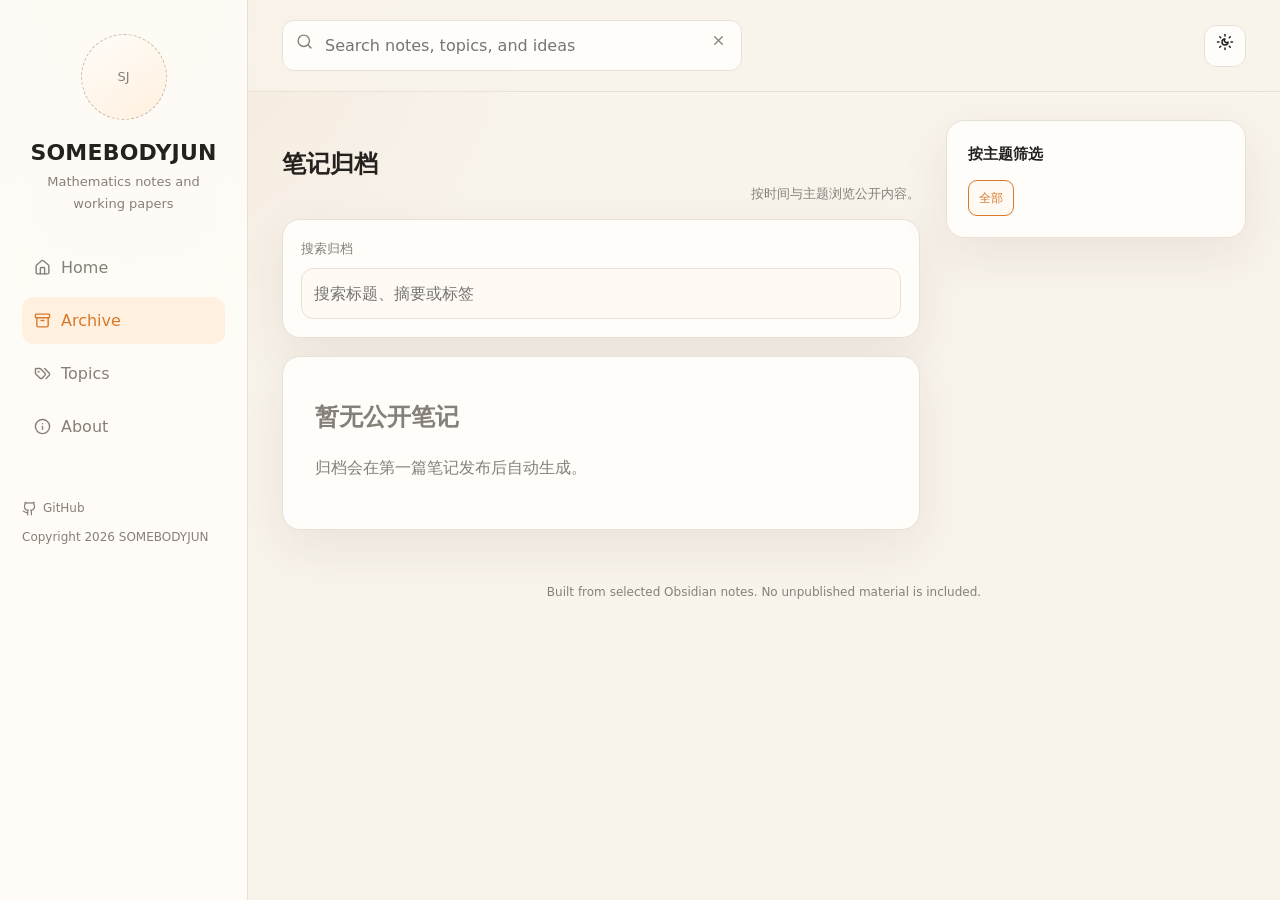
==== commit 5934f0af: "Fix archive interaction state" ====
--- a/archive/index.html
+++ b/archive/index.html
@@ -17,7 +17,7 @@
         row.hidden = !matches;
         if (matches) visible += 1;
       });
-      if (noResults) noResults.hidden = visible !== 0;
+      if (noResults) noResults.hidden = noteRows.length === 0 || visible !== 0;
       filterButtons.forEach((button) => button.classList.toggle("active", button.dataset.tagFilter === activeTag));
     }
     searchInput?.addEventListener("input", applyFilters);
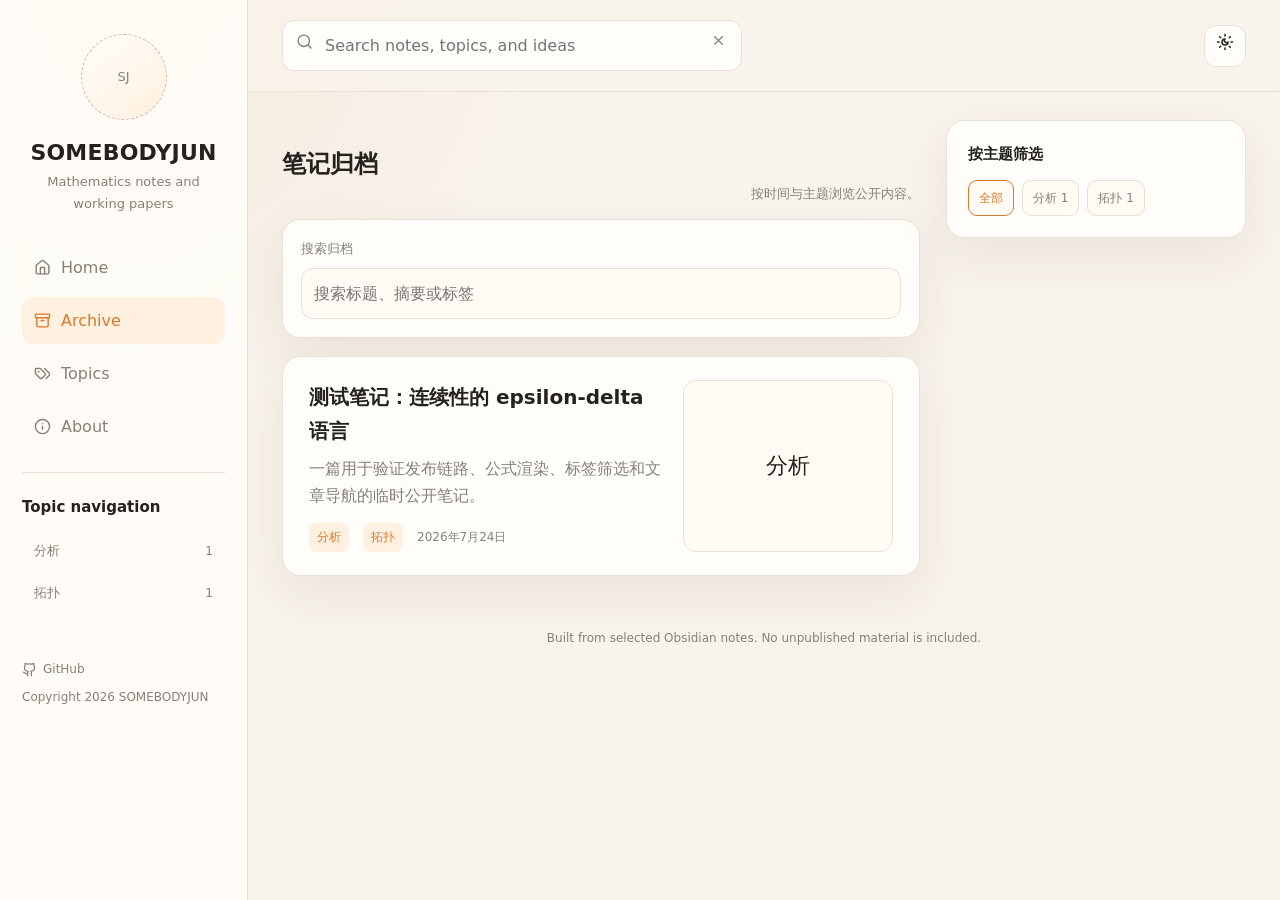
==== commit 25ce7e95: "Publish test note and navigation fixes" ====
--- a/archive/index.html
+++ b/archive/index.html
@@ -1,5 +1,5 @@
-<!DOCTYPE html><html lang="en"> <head><meta charset="utf-8"><meta name="viewport" content="width=device-width, initial-scale=1"><meta name="description" content="All published mathematics notes."><meta name="theme-color" content="#f6f4ef"><title>Archive | SOMEBODYJUN</title><link rel="stylesheet" href="/_astro/archive.7-XTc_qs.css"></head> <body> <div class="site-shell"> <aside class="sidebar" data-sidebar> <a class="brand" href="/" aria-label="SOMEBODYJUN home"> <span class="avatar" aria-hidden="true">SJ</span> <strong>SOMEBODYJUN</strong> <span>Mathematics notes and working papers</span> </a> <nav class="nav-list" aria-label="Primary navigation"> <a class="nav-link" href="/"> <span class="left"><svg xmlns="http://www.w3.org/2000/svg" stroke-width="2" width="17" height="17" stroke="currentColor" stroke-linecap="round" stroke-linejoin="round" fill="none" viewBox="0 0 24 24" aria-hidden="true" class="lucide lucide-house">  <path d="M15 21v-8a1 1 0 0 0-1-1h-4a1 1 0 0 0-1 1v8"></path> <path d="M3 10a2 2 0 0 1 .709-1.528l7-5.999a2 2 0 0 1 2.582 0l7 5.999A2 2 0 0 1 21 10v9a2 2 0 0 1-2 2H5a2 2 0 0 1-2-2z"></path>  </svg><span>Home</span></span> </a> <a class="nav-link active" href="/archive/"> <span class="left"><svg xmlns="http://www.w3.org/2000/svg" stroke-width="2" width="17" height="17" stroke="currentColor" stroke-linecap="round" stroke-linejoin="round" fill="none" viewBox="0 0 24 24" aria-hidden="true" class="lucide lucide-archive">  <rect width="20" height="5" x="2" y="3" rx="1"></rect> <path d="M4 8v11a2 2 0 0 0 2 2h12a2 2 0 0 0 2-2V8"></path> <path d="M10 12h4"></path>  </svg><span>Archive</span></span> </a> <a class="nav-link" href="/#tags"> <span class="left"><svg xmlns="http://www.w3.org/2000/svg" stroke-width="2" width="17" height="17" stroke="currentColor" stroke-linecap="round" stroke-linejoin="round" fill="none" viewBox="0 0 24 24" aria-hidden="true" class="lucide lucide-tags">  <path d="m15 5 6.3 6.3a2.4 2.4 0 0 1 0 3.4L17 19"></path> <path d="M9.586 5.586A2 2 0 0 0 8.172 5H3a1 1 0 0 0-1 1v5.172a2 2 0 0 0 .586 1.414L8.29 18.29a2.426 2.426 0 0 0 3.42 0l3.58-3.58a2.426 2.426 0 0 0 0-3.42z"></path> <circle cx="6.5" cy="9.5" r=".5" fill="currentColor"></circle>  </svg><span>Topics</span></span> </a> <a class="nav-link" href="/#about"> <span class="left"><svg xmlns="http://www.w3.org/2000/svg" stroke-width="2" width="17" height="17" stroke="currentColor" stroke-linecap="round" stroke-linejoin="round" fill="none" viewBox="0 0 24 24" aria-hidden="true" class="lucide lucide-info">  <circle cx="12" cy="12" r="10"></circle> <path d="M12 16v-4"></path> <path d="M12 8h.01"></path>  </svg><span>About</span></span> </a> </nav>  <div class="sidebar-footer"> <a href="https://github.com/SOMEBODYJUN" target="_blank" rel="noreferrer"> <svg xmlns="http://www.w3.org/2000/svg" stroke-width="2" width="15" height="15" stroke="currentColor" stroke-linecap="round" stroke-linejoin="round" fill="none" viewBox="0 0 24 24" aria-hidden="true" class="lucide lucide-github">  <path d="M15 22v-4a4.8 4.8 0 0 0-1-3.5c3 0 6-2 6-5.5.08-1.25-.27-2.48-1-3.5.28-1.15.28-2.35 0-3.5 0 0-1 0-3 1.5-2.64-.5-5.36-.5-8 0C6 2 5 2 5 2c-.3 1.15-.3 2.35 0 3.5A5.403 5.403 0 0 0 4 9c0 3.5 3 5.5 6 5.5-.39.49-.68 1.05-.85 1.65-.17.6-.22 1.23-.15 1.85v4"></path> <path d="M9 18c-4.51 2-5-2-7-2"></path>  </svg> GitHub
-</a> <div>Copyright 2026 SOMEBODYJUN</div> </div> </aside> <main class="main-area"> <header class="topbar"> <button class="icon-button mobile-menu" data-menu-toggle type="button" aria-label="Open menu" title="Open menu"> <svg xmlns="http://www.w3.org/2000/svg" stroke-width="2" width="19" height="19" stroke="currentColor" stroke-linecap="round" stroke-linejoin="round" fill="none" viewBox="0 0 24 24" aria-hidden="true" class="lucide lucide-menu">  <line x1="4" x2="20" y1="12" y2="12"></line> <line x1="4" x2="20" y1="6" y2="6"></line> <line x1="4" x2="20" y1="18" y2="18"></line>  </svg> </button> <form class="search-box" data-search-form role="search"> <svg xmlns="http://www.w3.org/2000/svg" stroke-width="2" width="17" height="17" stroke="currentColor" stroke-linecap="round" stroke-linejoin="round" fill="none" viewBox="0 0 24 24" aria-hidden="true" class="lucide lucide-search">  <circle cx="11" cy="11" r="8"></circle> <path d="m21 21-4.3-4.3"></path>  </svg> <input name="q" type="search" placeholder="Search notes, topics, and ideas" aria-label="Search notes"> <button data-clear-search type="button" aria-label="Clear search" title="Clear search"><svg xmlns="http://www.w3.org/2000/svg" stroke-width="2" width="15" height="15" stroke="currentColor" stroke-linecap="round" stroke-linejoin="round" fill="none" viewBox="0 0 24 24" aria-hidden="true" class="lucide lucide-x">  <path d="M18 6 6 18"></path> <path d="m6 6 12 12"></path>  </svg></button> </form> <button class="icon-button" data-theme-toggle type="button" aria-label="Toggle theme" title="Toggle theme"> <svg xmlns="http://www.w3.org/2000/svg" stroke-width="2" width="18" height="18" stroke="currentColor" stroke-linecap="round" stroke-linejoin="round" fill="none" viewBox="0 0 24 24" aria-hidden="true" class="lucide lucide-sun-moon">  <path d="M12 8a2.83 2.83 0 0 0 4 4 4 4 0 1 1-4-4"></path> <path d="M12 2v2"></path> <path d="M12 20v2"></path> <path d="m4.9 4.9 1.4 1.4"></path> <path d="m17.7 17.7 1.4 1.4"></path> <path d="M2 12h2"></path> <path d="M20 12h2"></path> <path d="m6.3 17.7-1.4 1.4"></path> <path d="m19.1 4.9-1.4 1.4"></path>  </svg> </button> </header>  <div class="content-grid archive-grid"> <section class="page-main"> <div class="section-title"> <h1>笔记归档</h1> <p>按时间与主题浏览公开内容。</p> </div> <div class="archive-toolbar card"> <label for="archive-search">搜索归档</label> <input id="archive-search" type="search" placeholder="搜索标题、摘要或标签" autocomplete="off"> </div> <section class="empty-state card"><h2>暂无公开笔记</h2><p>归档会在第一篇笔记发布后自动生成。</p></section> <p class="archive-empty" data-archive-empty hidden>没有找到匹配的笔记。</p> </section> <aside class="rightbar"> <section class="widget card"> <h2>按主题筛选</h2> <div class="tag-cloud"> <button class="tag-button active" type="button" data-tag-filter="">全部</button>  </div> </section> </aside> </div> <script>
+<!DOCTYPE html><html lang="en"> <head><meta charset="utf-8"><meta name="viewport" content="width=device-width, initial-scale=1"><meta name="description" content="All published mathematics notes."><meta name="theme-color" content="#f6f4ef"><title>Archive | SOMEBODYJUN</title><link rel="stylesheet" href="/_astro/archive.TqPYZ5i9.css"></head> <body> <div class="site-shell"> <aside class="sidebar" data-sidebar> <a class="brand" href="/" aria-label="SOMEBODYJUN home"> <span class="avatar" aria-hidden="true">SJ</span> <strong>SOMEBODYJUN</strong> <span>Mathematics notes and working papers</span> </a> <nav class="nav-list" aria-label="Primary navigation"> <a class="nav-link" href="/"> <span class="left"><svg xmlns="http://www.w3.org/2000/svg" stroke-width="2" width="17" height="17" stroke="currentColor" stroke-linecap="round" stroke-linejoin="round" fill="none" viewBox="0 0 24 24" aria-hidden="true" class="lucide lucide-house">  <path d="M15 21v-8a1 1 0 0 0-1-1h-4a1 1 0 0 0-1 1v8"></path> <path d="M3 10a2 2 0 0 1 .709-1.528l7-5.999a2 2 0 0 1 2.582 0l7 5.999A2 2 0 0 1 21 10v9a2 2 0 0 1-2 2H5a2 2 0 0 1-2-2z"></path>  </svg><span>Home</span></span> </a> <a class="nav-link active" href="/archive/"> <span class="left"><svg xmlns="http://www.w3.org/2000/svg" stroke-width="2" width="17" height="17" stroke="currentColor" stroke-linecap="round" stroke-linejoin="round" fill="none" viewBox="0 0 24 24" aria-hidden="true" class="lucide lucide-archive">  <rect width="20" height="5" x="2" y="3" rx="1"></rect> <path d="M4 8v11a2 2 0 0 0 2 2h12a2 2 0 0 0 2-2V8"></path> <path d="M10 12h4"></path>  </svg><span>Archive</span></span> </a> <a class="nav-link" href="/#tags"> <span class="left"><svg xmlns="http://www.w3.org/2000/svg" stroke-width="2" width="17" height="17" stroke="currentColor" stroke-linecap="round" stroke-linejoin="round" fill="none" viewBox="0 0 24 24" aria-hidden="true" class="lucide lucide-tags">  <path d="m15 5 6.3 6.3a2.4 2.4 0 0 1 0 3.4L17 19"></path> <path d="M9.586 5.586A2 2 0 0 0 8.172 5H3a1 1 0 0 0-1 1v5.172a2 2 0 0 0 .586 1.414L8.29 18.29a2.426 2.426 0 0 0 3.42 0l3.58-3.58a2.426 2.426 0 0 0 0-3.42z"></path> <circle cx="6.5" cy="9.5" r=".5" fill="currentColor"></circle>  </svg><span>Topics</span></span> </a> <a class="nav-link" href="/#about"> <span class="left"><svg xmlns="http://www.w3.org/2000/svg" stroke-width="2" width="17" height="17" stroke="currentColor" stroke-linecap="round" stroke-linejoin="round" fill="none" viewBox="0 0 24 24" aria-hidden="true" class="lucide lucide-info">  <circle cx="12" cy="12" r="10"></circle> <path d="M12 16v-4"></path> <path d="M12 8h.01"></path>  </svg><span>About</span></span> </a> </nav> <section class="sidebar-section" aria-labelledby="topic-navigation"> <h2 id="topic-navigation">Topic navigation</h2> <div class="category-list"> <a class="category-link" href="/archive/?tag=%E5%88%86%E6%9E%90"> <span>分析</span><span>1</span> </a><a class="category-link" href="/archive/?tag=%E6%8B%93%E6%89%91"> <span>拓扑</span><span>1</span> </a> </div> </section> <div class="sidebar-footer"> <a href="https://github.com/SOMEBODYJUN" target="_blank" rel="noreferrer"> <svg xmlns="http://www.w3.org/2000/svg" stroke-width="2" width="15" height="15" stroke="currentColor" stroke-linecap="round" stroke-linejoin="round" fill="none" viewBox="0 0 24 24" aria-hidden="true" class="lucide lucide-github">  <path d="M15 22v-4a4.8 4.8 0 0 0-1-3.5c3 0 6-2 6-5.5.08-1.25-.27-2.48-1-3.5.28-1.15.28-2.35 0-3.5 0 0-1 0-3 1.5-2.64-.5-5.36-.5-8 0C6 2 5 2 5 2c-.3 1.15-.3 2.35 0 3.5A5.403 5.403 0 0 0 4 9c0 3.5 3 5.5 6 5.5-.39.49-.68 1.05-.85 1.65-.17.6-.22 1.23-.15 1.85v4"></path> <path d="M9 18c-4.51 2-5-2-7-2"></path>  </svg> GitHub
+</a> <div>Copyright 2026 SOMEBODYJUN</div> </div> </aside> <main class="main-area"> <header class="topbar"> <button class="icon-button mobile-menu" data-menu-toggle type="button" aria-label="Open menu" aria-expanded="false" title="Open menu"> <svg xmlns="http://www.w3.org/2000/svg" stroke-width="2" width="19" height="19" stroke="currentColor" stroke-linecap="round" stroke-linejoin="round" fill="none" viewBox="0 0 24 24" aria-hidden="true" class="lucide lucide-menu">  <line x1="4" x2="20" y1="12" y2="12"></line> <line x1="4" x2="20" y1="6" y2="6"></line> <line x1="4" x2="20" y1="18" y2="18"></line>  </svg> </button> <form class="search-box" data-search-form role="search"> <svg xmlns="http://www.w3.org/2000/svg" stroke-width="2" width="17" height="17" stroke="currentColor" stroke-linecap="round" stroke-linejoin="round" fill="none" viewBox="0 0 24 24" aria-hidden="true" class="lucide lucide-search">  <circle cx="11" cy="11" r="8"></circle> <path d="m21 21-4.3-4.3"></path>  </svg> <input name="q" type="search" placeholder="Search notes, topics, and ideas" aria-label="Search notes"> <button data-clear-search type="button" aria-label="Clear search" title="Clear search"><svg xmlns="http://www.w3.org/2000/svg" stroke-width="2" width="15" height="15" stroke="currentColor" stroke-linecap="round" stroke-linejoin="round" fill="none" viewBox="0 0 24 24" aria-hidden="true" class="lucide lucide-x">  <path d="M18 6 6 18"></path> <path d="m6 6 12 12"></path>  </svg></button> </form> <button class="icon-button" data-theme-toggle type="button" aria-label="Toggle theme" title="Toggle theme"> <svg xmlns="http://www.w3.org/2000/svg" stroke-width="2" width="18" height="18" stroke="currentColor" stroke-linecap="round" stroke-linejoin="round" fill="none" viewBox="0 0 24 24" aria-hidden="true" class="lucide lucide-sun-moon">  <path d="M12 8a2.83 2.83 0 0 0 4 4 4 4 0 1 1-4-4"></path> <path d="M12 2v2"></path> <path d="M12 20v2"></path> <path d="m4.9 4.9 1.4 1.4"></path> <path d="m17.7 17.7 1.4 1.4"></path> <path d="M2 12h2"></path> <path d="M20 12h2"></path> <path d="m6.3 17.7-1.4 1.4"></path> <path d="m19.1 4.9-1.4 1.4"></path>  </svg> </button> </header>  <div class="content-grid archive-grid"> <section class="page-main"> <div class="section-title"> <h1>笔记归档</h1> <p>按时间与主题浏览公开内容。</p> </div> <div class="archive-toolbar card"> <label for="archive-search">搜索归档</label> <input id="archive-search" type="search" placeholder="搜索标题、摘要或标签" autocomplete="off"> </div> <div class="article-list card" data-archive-list> <div data-note data-search="测试笔记：连续性的 epsilon-delta 语言 一篇用于验证发布链路、公式渲染、标签筛选和文章导航的临时公开笔记。 分析 拓扑" data-tags="分析|拓扑"> <a class="article-card" href="/notes/test-continuity/"> <div> <h3>测试笔记：连续性的 epsilon-delta 语言</h3> <p>一篇用于验证发布链路、公式渲染、标签筛选和文章导航的临时公开笔记。</p> <div class="meta"> <span class="tag">分析</span><span class="tag">拓扑</span> <span>2026年7月24日</span> </div> </div> <div class="article-thumb" aria-hidden="true">分析</div> </a> </div> </div> <p class="archive-empty" data-archive-empty hidden>没有找到匹配的笔记。</p> </section> <aside class="rightbar"> <section class="widget card"> <h2>按主题筛选</h2> <div class="tag-cloud"> <button class="tag-button active" type="button" data-tag-filter="">全部</button> <button class="tag-button" type="button" data-tag-filter="分析">分析 1</button><button class="tag-button" type="button" data-tag-filter="拓扑">拓扑 1</button> </div> </section> </aside> </div> <script>
     const params = new URLSearchParams(window.location.search);
     const searchInput = document.querySelector("#archive-search");
     const noteRows = [...document.querySelectorAll("[data-note]")];
@@ -34,9 +34,17 @@
         document.documentElement.dataset.theme = nextTheme;
         localStorage.setItem("site-theme", nextTheme);
       });
-      document.querySelector("[data-menu-toggle]")?.addEventListener("click", () => {
-        document.querySelector("[data-sidebar]")?.classList.toggle("open");
+      const menuToggle = document.querySelector("[data-menu-toggle]");
+      const sidebar = document.querySelector("[data-sidebar]");
+      menuToggle?.addEventListener("click", () => {
+        const isOpen = !sidebar?.classList.contains("open");
+        sidebar?.classList.toggle("open", isOpen);
+        menuToggle.setAttribute("aria-expanded", String(isOpen));
       });
+      document.querySelectorAll("[data-sidebar] a[href]").forEach((link) => link.addEventListener("click", () => {
+        sidebar?.classList.remove("open");
+        menuToggle?.setAttribute("aria-expanded", "false");
+      }));
       document.querySelector("[data-search-form]")?.addEventListener("submit", (event) => {
         event.preventDefault();
         const form = event.currentTarget;
--- a/_astro/archive.TqPYZ5i9.css
+++ b/_astro/archive.TqPYZ5i9.css
@@ -0,0 +1 @@
+@font-face{font-display:block;font-family:KaTeX_AMS;font-style:normal;font-weight:400;src:url(/_astro/KaTeX_AMS-Regular.BQhdFMY1.woff2) format("woff2"),url(/_astro/KaTeX_AMS-Regular.DMm9YOAa.woff) format("woff"),url(/_astro/KaTeX_AMS-Regular.DRggAlZN.ttf) format("truetype")}@font-face{font-display:block;font-family:KaTeX_Caligraphic;font-style:normal;font-weight:700;src:url(/_astro/KaTeX_Caligraphic-Bold.Dq_IR9rO.woff2) format("woff2"),url(/_astro/KaTeX_Caligraphic-Bold.BEiXGLvX.woff) format("woff"),url(/_astro/KaTeX_Caligraphic-Bold.ATXxdsX0.ttf) format("truetype")}@font-face{font-display:block;font-family:KaTeX_Caligraphic;font-style:normal;font-weight:400;src:url(/_astro/KaTeX_Caligraphic-Regular.Di6jR-x-.woff2) format("woff2"),url(/_astro/KaTeX_Caligraphic-Regular.CTRA-rTL.woff) format("woff"),url(/_astro/KaTeX_Caligraphic-Regular.wX97UBjC.ttf) format("truetype")}@font-face{font-display:block;font-family:KaTeX_Fraktur;font-style:normal;font-weight:700;src:url(/_astro/KaTeX_Fraktur-Bold.CL6g_b3V.woff2) format("woff2"),url(/_astro/KaTeX_Fraktur-Bold.BsDP51OF.woff) format("woff"),url(/_astro/KaTeX_Fraktur-Bold.BdnERNNW.ttf) format("truetype")}@font-face{font-display:block;font-family:KaTeX_Fraktur;font-style:normal;font-weight:400;src:url(/_astro/KaTeX_Fraktur-Regular.CTYiF6lA.woff2) format("woff2"),url(/_astro/KaTeX_Fraktur-Regular.Dxdc4cR9.woff) format("woff"),url(/_astro/KaTeX_Fraktur-Regular.CB_wures.ttf) format("truetype")}@font-face{font-display:block;font-family:KaTeX_Main;font-style:normal;font-weight:700;src:url(/_astro/KaTeX_Main-Bold.Cx986IdX.woff2) format("woff2"),url(/_astro/KaTeX_Main-Bold.Jm3AIy58.woff) format("woff"),url(/_astro/KaTeX_Main-Bold.waoOVXN0.ttf) format("truetype")}@font-face{font-display:block;font-family:KaTeX_Main;font-style:italic;font-weight:700;src:url(/_astro/KaTeX_Main-BoldItalic.DxDJ3AOS.woff2) format("woff2"),url(/_astro/KaTeX_Main-BoldItalic.SpSLRI95.woff) format("woff"),url(/_astro/KaTeX_Main-BoldItalic.DzxPMmG6.ttf) format("truetype")}@font-face{font-display:block;font-family:KaTeX_Main;font-style:italic;font-weight:400;src:url(/_astro/KaTeX_Main-Italic.NWA7e6Wa.woff2) format("woff2"),url(/_astro/KaTeX_Main-Italic.BMLOBm91.woff) format("woff"),url(/_astro/KaTeX_Main-Italic.3WenGoN9.ttf) format("truetype")}@font-face{font-display:block;font-family:KaTeX_Main;font-style:normal;font-weight:400;src:url(/_astro/KaTeX_Main-Regular.B22Nviop.woff2) format("woff2"),url(/_astro/KaTeX_Main-Regular.Dr94JaBh.woff) format("woff"),url(/_astro/KaTeX_Main-Regular.ypZvNtVU.ttf) format("truetype")}@font-face{font-display:block;font-family:KaTeX_Math;font-style:italic;font-weight:700;src:url(/_astro/KaTeX_Math-BoldItalic.CZnvNsCZ.woff2) format("woff2"),url(/_astro/KaTeX_Math-BoldItalic.iY-2wyZ7.woff) format("woff"),url(/_astro/KaTeX_Math-BoldItalic.B3XSjfu4.ttf) format("truetype")}@font-face{font-display:block;font-family:KaTeX_Math;font-style:italic;font-weight:400;src:url(/_astro/KaTeX_Math-Italic.t53AETM-.woff2) format("woff2"),url(/_astro/KaTeX_Math-Italic.DA0__PXp.woff) format("woff"),url(/_astro/KaTeX_Math-Italic.flOr_0UB.ttf) format("truetype")}@font-face{font-display:block;font-family:KaTeX_SansSerif;font-style:normal;font-weight:700;src:url(/_astro/KaTeX_SansSerif-Bold.D1sUS0GD.woff2) format("woff2"),url(/_astro/KaTeX_SansSerif-Bold.DbIhKOiC.woff) format("woff"),url(/_astro/KaTeX_SansSerif-Bold.CFMepnvq.ttf) format("truetype")}@font-face{font-display:block;font-family:KaTeX_SansSerif;font-style:italic;font-weight:400;src:url(/_astro/KaTeX_SansSerif-Italic.C3H0VqGB.woff2) format("woff2"),url(/_astro/KaTeX_SansSerif-Italic.DN2j7dab.woff) format("woff"),url(/_astro/KaTeX_SansSerif-Italic.YYjJ1zSn.ttf) format("truetype")}@font-face{font-display:block;font-family:KaTeX_SansSerif;font-style:normal;font-weight:400;src:url(/_astro/KaTeX_SansSerif-Regular.DDBCnlJ7.woff2) format("woff2"),url(/_astro/KaTeX_SansSerif-Regular.CS6fqUqJ.woff) format("woff"),url(/_astro/KaTeX_SansSerif-Regular.BNo7hRIc.ttf) format("truetype")}@font-face{font-display:block;font-family:KaTeX_Script;font-style:normal;font-weight:400;src:url(/_astro/KaTeX_Script-Regular.D3wIWfF6.woff2) format("woff2"),url(/_astro/KaTeX_Script-Regular.D5yQViql.woff) format("woff"),url(/_astro/KaTeX_Script-Regular.C5JkGWo-.ttf) format("truetype")}@font-face{font-display:block;font-family:KaTeX_Size1;font-style:normal;font-weight:400;src:url(/_astro/KaTeX_Size1-Regular.mCD8mA8B.woff2) format("woff2"),url(/_astro/KaTeX_Size1-Regular.C195tn64.woff) format("woff"),url(/_astro/KaTeX_Size1-Regular.Dbsnue_I.ttf) format("truetype")}@font-face{font-display:block;font-family:KaTeX_Size2;font-style:normal;font-weight:400;src:url(/_astro/KaTeX_Size2-Regular.Dy4dx90m.woff2) format("woff2"),url(/_astro/KaTeX_Size2-Regular.oD1tc_U0.woff) format("woff"),url(/_astro/KaTeX_Size2-Regular.B7gKUWhC.ttf) format("truetype")}@font-face{font-display:block;font-family:KaTeX_Size3;font-style:normal;font-weight:400;src:url([data-uri]) format("woff2"),url(/_astro/KaTeX_Size3-Regular.CTq5MqoE.woff) format("woff"),url(/_astro/KaTeX_Size3-Regular.DgpXs0kz.ttf) format("truetype")}@font-face{font-display:block;font-family:KaTeX_Size4;font-style:normal;font-weight:400;src:url(/_astro/KaTeX_Size4-Regular.Dl5lxZxV.woff2) format("woff2"),url(/_astro/KaTeX_Size4-Regular.BF-4gkZK.woff) format("woff"),url(/_astro/KaTeX_Size4-Regular.DWFBv043.ttf) format("truetype")}@font-face{font-display:block;font-family:KaTeX_Typewriter;font-style:normal;font-weight:400;src:url(/_astro/KaTeX_Typewriter-Regular.CO6r4hn1.woff2) format("woff2"),url(/_astro/KaTeX_Typewriter-Regular.C0xS9mPB.woff) format("woff"),url(/_astro/KaTeX_Typewriter-Regular.D3Ib7_Hf.ttf) format("truetype")}.katex{font: 1.21em KaTeX_Main,Times New Roman,serif;line-height:1.2;position:relative;text-indent:0;text-rendering:auto}.katex *{-ms-high-contrast-adjust:none!important;border-color:currentColor}.katex .katex-version:after{content:"0.16.47"}.katex .katex-mathml{border:0;-webkit-clip-path:inset(50%);clip-path:inset(50%);height:1px;overflow:hidden;padding:0;position:absolute;width:1px}.katex .katex-html>.newline{display:block}.katex .base{position:relative;white-space:nowrap;width:-webkit-min-content;width:-moz-min-content;width:min-content}.katex .base,.katex .strut{display:inline-block}.katex .textbf{font-weight:700}.katex .textit{font-style:italic}.katex .textrm{font-family:KaTeX_Main}.katex .textsf{font-family:KaTeX_SansSerif}.katex .texttt{font-family:KaTeX_Typewriter}.katex .mathnormal{font-family:KaTeX_Math;font-style:italic}.katex .mathit{font-family:KaTeX_Main;font-style:italic}.katex .mathrm{font-style:normal}.katex .mathbf{font-family:KaTeX_Main;font-weight:700}.katex .boldsymbol{font-family:KaTeX_Math;font-style:italic;font-weight:700}.katex .amsrm,.katex .mathbb,.katex .textbb{font-family:KaTeX_AMS}.katex .mathcal{font-family:KaTeX_Caligraphic}.katex .mathfrak,.katex .textfrak{font-family:KaTeX_Fraktur}.katex .mathboldfrak,.katex .textboldfrak{font-family:KaTeX_Fraktur;font-weight:700}.katex .mathtt{font-family:KaTeX_Typewriter}.katex .mathscr,.katex .textscr{font-family:KaTeX_Script}.katex .mathsf,.katex .textsf{font-family:KaTeX_SansSerif}.katex .mathboldsf,.katex .textboldsf{font-family:KaTeX_SansSerif;font-weight:700}.katex .mathitsf,.katex .mathsfit,.katex .textitsf{font-family:KaTeX_SansSerif;font-style:italic}.katex .mainrm{font-family:KaTeX_Main;font-style:normal}.katex .vlist-t{border-collapse:collapse;display:inline-table;table-layout:fixed}.katex .vlist-r{display:table-row}.katex .vlist{display:table-cell;position:relative;vertical-align:bottom}.katex .vlist>span{display:block;height:0;position:relative}.katex .vlist>span>span{display:inline-block}.katex .vlist>span>.pstrut{overflow:hidden;width:0}.katex .vlist-t2{margin-right:-2px}.katex .vlist-s{display:table-cell;font-size:1px;min-width:2px;vertical-align:bottom;width:2px}.katex .vbox{align-items:baseline;display:inline-flex;flex-direction:column}.katex .hbox{width:100%}.katex .hbox,.katex .thinbox{display:inline-flex;flex-direction:row}.katex .thinbox{max-width:0;width:0}.katex .msupsub{text-align:left}.katex .mfrac>span>span{text-align:center}.katex .mfrac .frac-line{border-bottom-style:solid;display:inline-block;width:100%}.katex .hdashline,.katex .hline,.katex .mfrac .frac-line,.katex .overline .overline-line,.katex .rule,.katex .underline .underline-line{min-height:1px}.katex .mspace{display:inline-block}.katex .smash{display:inline;line-height:0}.katex .clap,.katex .llap,.katex .rlap{position:relative;width:0}.katex .clap>.inner,.katex .llap>.inner,.katex .rlap>.inner{position:absolute}.katex .clap>.fix,.katex .llap>.fix,.katex .rlap>.fix{display:inline-block}.katex .llap>.inner{right:0}.katex .clap>.inner,.katex .rlap>.inner{left:0}.katex .clap>.inner>span{margin-left:-50%;margin-right:50%}.katex .rule{border:0 solid;display:inline-block;position:relative}.katex .hline,.katex .overline .overline-line,.katex .underline .underline-line{border-bottom-style:solid;display:inline-block;width:100%}.katex .hdashline{border-bottom-style:dashed;display:inline-block;width:100%}.katex .sqrt>.root{margin-left:.2777777778em;margin-right:-.5555555556em}.katex .fontsize-ensurer.reset-size1.size1,.katex .sizing.reset-size1.size1{font-size:1em}.katex .fontsize-ensurer.reset-size1.size2,.katex .sizing.reset-size1.size2{font-size:1.2em}.katex .fontsize-ensurer.reset-size1.size3,.katex .sizing.reset-size1.size3{font-size:1.4em}.katex .fontsize-ensurer.reset-size1.size4,.katex .sizing.reset-size1.size4{font-size:1.6em}.katex .fontsize-ensurer.reset-size1.size5,.katex .sizing.reset-size1.size5{font-size:1.8em}.katex .fontsize-ensurer.reset-size1.size6,.katex .sizing.reset-size1.size6{font-size:2em}.katex .fontsize-ensurer.reset-size1.size7,.katex .sizing.reset-size1.size7{font-size:2.4em}.katex .fontsize-ensurer.reset-size1.size8,.katex .sizing.reset-size1.size8{font-size:2.88em}.katex .fontsize-ensurer.reset-size1.size9,.katex .sizing.reset-size1.size9{font-size:3.456em}.katex .fontsize-ensurer.reset-size1.size10,.katex .sizing.reset-size1.size10{font-size:4.148em}.katex .fontsize-ensurer.reset-size1.size11,.katex .sizing.reset-size1.size11{font-size:4.976em}.katex .fontsize-ensurer.reset-size2.size1,.katex .sizing.reset-size2.size1{font-size:.8333333333em}.katex .fontsize-ensurer.reset-size2.size2,.katex .sizing.reset-size2.size2{font-size:1em}.katex .fontsize-ensurer.reset-size2.size3,.katex .sizing.reset-size2.size3{font-size:1.1666666667em}.katex .fontsize-ensurer.reset-size2.size4,.katex .sizing.reset-size2.size4{font-size:1.3333333333em}.katex .fontsize-ensurer.reset-size2.size5,.katex .sizing.reset-size2.size5{font-size:1.5em}.katex .fontsize-ensurer.reset-size2.size6,.katex .sizing.reset-size2.size6{font-size:1.6666666667em}.katex .fontsize-ensurer.reset-size2.size7,.katex .sizing.reset-size2.size7{font-size:2em}.katex .fontsize-ensurer.reset-size2.size8,.katex .sizing.reset-size2.size8{font-size:2.4em}.katex .fontsize-ensurer.reset-size2.size9,.katex .sizing.reset-size2.size9{font-size:2.88em}.katex .fontsize-ensurer.reset-size2.size10,.katex .sizing.reset-size2.size10{font-size:3.4566666667em}.katex .fontsize-ensurer.reset-size2.size11,.katex .sizing.reset-size2.size11{font-size:4.1466666667em}.katex .fontsize-ensurer.reset-size3.size1,.katex .sizing.reset-size3.size1{font-size:.7142857143em}.katex .fontsize-ensurer.reset-size3.size2,.katex .sizing.reset-size3.size2{font-size:.8571428571em}.katex .fontsize-ensurer.reset-size3.size3,.katex .sizing.reset-size3.size3{font-size:1em}.katex .fontsize-ensurer.reset-size3.size4,.katex .sizing.reset-size3.size4{font-size:1.1428571429em}.katex .fontsize-ensurer.reset-size3.size5,.katex .sizing.reset-size3.size5{font-size:1.2857142857em}.katex .fontsize-ensurer.reset-size3.size6,.katex .sizing.reset-size3.size6{font-size:1.4285714286em}.katex .fontsize-ensurer.reset-size3.size7,.katex .sizing.reset-size3.size7{font-size:1.7142857143em}.katex .fontsize-ensurer.reset-size3.size8,.katex .sizing.reset-size3.size8{font-size:2.0571428571em}.katex .fontsize-ensurer.reset-size3.size9,.katex .sizing.reset-size3.size9{font-size:2.4685714286em}.katex .fontsize-ensurer.reset-size3.size10,.katex .sizing.reset-size3.size10{font-size:2.9628571429em}.katex .fontsize-ensurer.reset-size3.size11,.katex .sizing.reset-size3.size11{font-size:3.5542857143em}.katex .fontsize-ensurer.reset-size4.size1,.katex .sizing.reset-size4.size1{font-size:.625em}.katex .fontsize-ensurer.reset-size4.size2,.katex .sizing.reset-size4.size2{font-size:.75em}.katex .fontsize-ensurer.reset-size4.size3,.katex .sizing.reset-size4.size3{font-size:.875em}.katex .fontsize-ensurer.reset-size4.size4,.katex .sizing.reset-size4.size4{font-size:1em}.katex .fontsize-ensurer.reset-size4.size5,.katex .sizing.reset-size4.size5{font-size:1.125em}.katex .fontsize-ensurer.reset-size4.size6,.katex .sizing.reset-size4.size6{font-size:1.25em}.katex .fontsize-ensurer.reset-size4.size7,.katex .sizing.reset-size4.size7{font-size:1.5em}.katex .fontsize-ensurer.reset-size4.size8,.katex .sizing.reset-size4.size8{font-size:1.8em}.katex .fontsize-ensurer.reset-size4.size9,.katex .sizing.reset-size4.size9{font-size:2.16em}.katex .fontsize-ensurer.reset-size4.size10,.katex .sizing.reset-size4.size10{font-size:2.5925em}.katex .fontsize-ensurer.reset-size4.size11,.katex .sizing.reset-size4.size11{font-size:3.11em}.katex .fontsize-ensurer.reset-size5.size1,.katex .sizing.reset-size5.size1{font-size:.5555555556em}.katex .fontsize-ensurer.reset-size5.size2,.katex .sizing.reset-size5.size2{font-size:.6666666667em}.katex .fontsize-ensurer.reset-size5.size3,.katex .sizing.reset-size5.size3{font-size:.7777777778em}.katex .fontsize-ensurer.reset-size5.size4,.katex .sizing.reset-size5.size4{font-size:.8888888889em}.katex .fontsize-ensurer.reset-size5.size5,.katex .sizing.reset-size5.size5{font-size:1em}.katex .fontsize-ensurer.reset-size5.size6,.katex .sizing.reset-size5.size6{font-size:1.1111111111em}.katex .fontsize-ensurer.reset-size5.size7,.katex .sizing.reset-size5.size7{font-size:1.3333333333em}.katex .fontsize-ensurer.reset-size5.size8,.katex .sizing.reset-size5.size8{font-size:1.6em}.katex .fontsize-ensurer.reset-size5.size9,.katex .sizing.reset-size5.size9{font-size:1.92em}.katex .fontsize-ensurer.reset-size5.size10,.katex .sizing.reset-size5.size10{font-size:2.3044444444em}.katex .fontsize-ensurer.reset-size5.size11,.katex .sizing.reset-size5.size11{font-size:2.7644444444em}.katex .fontsize-ensurer.reset-size6.size1,.katex .sizing.reset-size6.size1{font-size:.5em}.katex .fontsize-ensurer.reset-size6.size2,.katex .sizing.reset-size6.size2{font-size:.6em}.katex .fontsize-ensurer.reset-size6.size3,.katex .sizing.reset-size6.size3{font-size:.7em}.katex .fontsize-ensurer.reset-size6.size4,.katex .sizing.reset-size6.size4{font-size:.8em}.katex .fontsize-ensurer.reset-size6.size5,.katex .sizing.reset-size6.size5{font-size:.9em}.katex .fontsize-ensurer.reset-size6.size6,.katex .sizing.reset-size6.size6{font-size:1em}.katex .fontsize-ensurer.reset-size6.size7,.katex .sizing.reset-size6.size7{font-size:1.2em}.katex .fontsize-ensurer.reset-size6.size8,.katex .sizing.reset-size6.size8{font-size:1.44em}.katex .fontsize-ensurer.reset-size6.size9,.katex .sizing.reset-size6.size9{font-size:1.728em}.katex .fontsize-ensurer.reset-size6.size10,.katex .sizing.reset-size6.size10{font-size:2.074em}.katex .fontsize-ensurer.reset-size6.size11,.katex .sizing.reset-size6.size11{font-size:2.488em}.katex .fontsize-ensurer.reset-size7.size1,.katex .sizing.reset-size7.size1{font-size:.4166666667em}.katex .fontsize-ensurer.reset-size7.size2,.katex .sizing.reset-size7.size2{font-size:.5em}.katex .fontsize-ensurer.reset-size7.size3,.katex .sizing.reset-size7.size3{font-size:.5833333333em}.katex .fontsize-ensurer.reset-size7.size4,.katex .sizing.reset-size7.size4{font-size:.6666666667em}.katex .fontsize-ensurer.reset-size7.size5,.katex .sizing.reset-size7.size5{font-size:.75em}.katex .fontsize-ensurer.reset-size7.size6,.katex .sizing.reset-size7.size6{font-size:.8333333333em}.katex .fontsize-ensurer.reset-size7.size7,.katex .sizing.reset-size7.size7{font-size:1em}.katex .fontsize-ensurer.reset-size7.size8,.katex .sizing.reset-size7.size8{font-size:1.2em}.katex .fontsize-ensurer.reset-size7.size9,.katex .sizing.reset-size7.size9{font-size:1.44em}.katex .fontsize-ensurer.reset-size7.size10,.katex .sizing.reset-size7.size10{font-size:1.7283333333em}.katex .fontsize-ensurer.reset-size7.size11,.katex .sizing.reset-size7.size11{font-size:2.0733333333em}.katex .fontsize-ensurer.reset-size8.size1,.katex .sizing.reset-size8.size1{font-size:.3472222222em}.katex .fontsize-ensurer.reset-size8.size2,.katex .sizing.reset-size8.size2{font-size:.4166666667em}.katex .fontsize-ensurer.reset-size8.size3,.katex .sizing.reset-size8.size3{font-size:.4861111111em}.katex .fontsize-ensurer.reset-size8.size4,.katex .sizing.reset-size8.size4{font-size:.5555555556em}.katex .fontsize-ensurer.reset-size8.size5,.katex .sizing.reset-size8.size5{font-size:.625em}.katex .fontsize-ensurer.reset-size8.size6,.katex .sizing.reset-size8.size6{font-size:.6944444444em}.katex .fontsize-ensurer.reset-size8.size7,.katex .sizing.reset-size8.size7{font-size:.8333333333em}.katex .fontsize-ensurer.reset-size8.size8,.katex .sizing.reset-size8.size8{font-size:1em}.katex .fontsize-ensurer.reset-size8.size9,.katex .sizing.reset-size8.size9{font-size:1.2em}.katex .fontsize-ensurer.reset-size8.size10,.katex .sizing.reset-size8.size10{font-size:1.4402777778em}.katex .fontsize-ensurer.reset-size8.size11,.katex .sizing.reset-size8.size11{font-size:1.7277777778em}.katex .fontsize-ensurer.reset-size9.size1,.katex .sizing.reset-size9.size1{font-size:.2893518519em}.katex .fontsize-ensurer.reset-size9.size2,.katex .sizing.reset-size9.size2{font-size:.3472222222em}.katex .fontsize-ensurer.reset-size9.size3,.katex .sizing.reset-size9.size3{font-size:.4050925926em}.katex .fontsize-ensurer.reset-size9.size4,.katex .sizing.reset-size9.size4{font-size:.462962963em}.katex .fontsize-ensurer.reset-size9.size5,.katex .sizing.reset-size9.size5{font-size:.5208333333em}.katex .fontsize-ensurer.reset-size9.size6,.katex .sizing.reset-size9.size6{font-size:.5787037037em}.katex .fontsize-ensurer.reset-size9.size7,.katex .sizing.reset-size9.size7{font-size:.6944444444em}.katex .fontsize-ensurer.reset-size9.size8,.katex .sizing.reset-size9.size8{font-size:.8333333333em}.katex .fontsize-ensurer.reset-size9.size9,.katex .sizing.reset-size9.size9{font-size:1em}.katex .fontsize-ensurer.reset-size9.size10,.katex .sizing.reset-size9.size10{font-size:1.2002314815em}.katex .fontsize-ensurer.reset-size9.size11,.katex .sizing.reset-size9.size11{font-size:1.4398148148em}.katex .fontsize-ensurer.reset-size10.size1,.katex .sizing.reset-size10.size1{font-size:.2410800386em}.katex .fontsize-ensurer.reset-size10.size2,.katex .sizing.reset-size10.size2{font-size:.2892960463em}.katex .fontsize-ensurer.reset-size10.size3,.katex .sizing.reset-size10.size3{font-size:.337512054em}.katex .fontsize-ensurer.reset-size10.size4,.katex .sizing.reset-size10.size4{font-size:.3857280617em}.katex .fontsize-ensurer.reset-size10.size5,.katex .sizing.reset-size10.size5{font-size:.4339440694em}.katex .fontsize-ensurer.reset-size10.size6,.katex .sizing.reset-size10.size6{font-size:.4821600771em}.katex .fontsize-ensurer.reset-size10.size7,.katex .sizing.reset-size10.size7{font-size:.5785920926em}.katex .fontsize-ensurer.reset-size10.size8,.katex .sizing.reset-size10.size8{font-size:.6943105111em}.katex .fontsize-ensurer.reset-size10.size9,.katex .sizing.reset-size10.size9{font-size:.8331726133em}.katex .fontsize-ensurer.reset-size10.size10,.katex .sizing.reset-size10.size10{font-size:1em}.katex .fontsize-ensurer.reset-size10.size11,.katex .sizing.reset-size10.size11{font-size:1.1996142719em}.katex .fontsize-ensurer.reset-size11.size1,.katex .sizing.reset-size11.size1{font-size:.2009646302em}.katex .fontsize-ensurer.reset-size11.size2,.katex .sizing.reset-size11.size2{font-size:.2411575563em}.katex .fontsize-ensurer.reset-size11.size3,.katex .sizing.reset-size11.size3{font-size:.2813504823em}.katex .fontsize-ensurer.reset-size11.size4,.katex .sizing.reset-size11.size4{font-size:.3215434084em}.katex .fontsize-ensurer.reset-size11.size5,.katex .sizing.reset-size11.size5{font-size:.3617363344em}.katex .fontsize-ensurer.reset-size11.size6,.katex .sizing.reset-size11.size6{font-size:.4019292605em}.katex .fontsize-ensurer.reset-size11.size7,.katex .sizing.reset-size11.size7{font-size:.4823151125em}.katex .fontsize-ensurer.reset-size11.size8,.katex .sizing.reset-size11.size8{font-size:.578778135em}.katex .fontsize-ensurer.reset-size11.size9,.katex .sizing.reset-size11.size9{font-size:.6945337621em}.katex .fontsize-ensurer.reset-size11.size10,.katex .sizing.reset-size11.size10{font-size:.8336012862em}.katex .fontsize-ensurer.reset-size11.size11,.katex .sizing.reset-size11.size11{font-size:1em}.katex .delimsizing.size1{font-family:KaTeX_Size1}.katex .delimsizing.size2{font-family:KaTeX_Size2}.katex .delimsizing.size3{font-family:KaTeX_Size3}.katex .delimsizing.size4{font-family:KaTeX_Size4}.katex .delimsizing.mult .delim-size1>span{font-family:KaTeX_Size1}.katex .delimsizing.mult .delim-size4>span{font-family:KaTeX_Size4}.katex .nulldelimiter{display:inline-block;width:.12em}.katex .delimcenter,.katex .op-symbol{position:relative}.katex .op-symbol.small-op{font-family:KaTeX_Size1}.katex .op-symbol.large-op{font-family:KaTeX_Size2}.katex .accent>.vlist-t,.katex .op-limits>.vlist-t{text-align:center}.katex .accent .accent-body{position:relative}.katex .accent .accent-body:not(.accent-full){width:0}.katex .overlay{display:block}.katex .mtable .vertical-separator{display:inline-block;min-width:1px}.katex .mtable .arraycolsep{display:inline-block}.katex .mtable .col-align-c>.vlist-t{text-align:center}.katex .mtable .col-align-l>.vlist-t{text-align:left}.katex .mtable .col-align-r>.vlist-t{text-align:right}.katex .svg-align{text-align:left}.katex svg{fill:currentColor;stroke:currentColor;display:block;height:inherit;position:absolute;width:100%}.katex svg path{stroke:none}.katex svg{fill-rule:nonzero;fill-opacity:1;stroke-width:1;stroke-linecap:butt;stroke-linejoin:miter;stroke-miterlimit:4;stroke-dasharray:none;stroke-dashoffset:0;stroke-opacity:1}.katex img{border-style:none;max-height:none;max-width:none;min-height:0;min-width:0}.katex .stretchy{display:block;overflow:hidden;position:relative;width:100%}.katex .stretchy:after,.katex .stretchy:before{content:""}.katex .hide-tail{overflow:hidden;position:relative;width:100%}.katex .halfarrow-left{left:0;overflow:hidden;position:absolute;width:50.2%}.katex .halfarrow-right{overflow:hidden;position:absolute;right:0;width:50.2%}.katex .brace-left{left:0;overflow:hidden;position:absolute;width:25.1%}.katex .brace-center{left:25%;overflow:hidden;position:absolute;width:50%}.katex .brace-right{overflow:hidden;position:absolute;right:0;width:25.1%}.katex .x-arrow-pad{padding:0 .5em}.katex .cd-arrow-pad{padding:0 .55556em 0 .27778em}.katex .mover,.katex .munder,.katex .x-arrow{text-align:center}.katex .boxpad{padding:0 .3em}.katex .fbox,.katex .fcolorbox{border:.04em solid;box-sizing:border-box}.katex .cancel-pad{padding:0 .2em}.katex .cancel-lap{margin-left:-.2em;margin-right:-.2em}.katex .sout{border-bottom-style:solid;border-bottom-width:.08em}.katex .angl{border-right:.049em solid;border-top:.049em solid;box-sizing:border-box;margin-right:.03889em}.katex .anglpad{padding:0 .03889em}.katex .eqn-num:before{content:"(" counter(katexEqnNo) ")";counter-increment:katexEqnNo}.katex .mml-eqn-num:before{content:"(" counter(mmlEqnNo) ")";counter-increment:mmlEqnNo}.katex .mtr-glue{width:50%}.katex .cd-vert-arrow{display:inline-block;position:relative}.katex .cd-label-left{display:inline-block;position:absolute;right:calc(50% + .3em);text-align:left}.katex .cd-label-right{display:inline-block;left:calc(50% + .3em);position:absolute;text-align:right}.katex-display{display:block;margin:1em 0;text-align:center}.katex-display>.katex{display:block;text-align:center;white-space:nowrap}.katex-display>.katex>.katex-html{display:block;position:relative}.katex-display>.katex>.katex-html>.tag{position:absolute;right:0}.katex-display.leqno>.katex>.katex-html>.tag{left:0;right:auto}.katex-display.fleqn>.katex{padding-left:2em;text-align:left}body{counter-reset:katexEqnNo mmlEqnNo}:root{--bg: #f8f3eb;--paper: #fffdf9;--paper-strong: #fffaf3;--ink: #24211f;--muted: #858079;--line: #e9e0d6;--accent: #d9792b;--accent-soft: #fff0df;--shadow: 0 18px 50px rgba(71, 48, 25, .08);--radius: 18px;--sidebar: 248px;--rightbar: 300px}[data-theme=dark]{--bg: #171513;--paper: #211e1b;--paper-strong: #28231f;--ink: #f2ede7;--muted: #aaa198;--line: #3b342e;--accent: #f29b4b;--accent-soft: #3a2a1c;--shadow: 0 18px 50px rgba(0, 0, 0, .25)}*{box-sizing:border-box}html{scroll-behavior:smooth}body{margin:0;color:var(--ink);background:radial-gradient(circle at 10% 0%,rgba(217,121,43,.08),transparent 28%),var(--bg);font-family:Inter,Noto Sans SC,PingFang SC,Microsoft YaHei,system-ui,sans-serif;line-height:1.7}a{color:inherit;text-decoration:none}button,input{font:inherit}button{cursor:pointer}.progress-bar{position:fixed;left:0;top:0;width:0;height:3px;z-index:1000;background:var(--accent)}.site-shell{min-height:100vh;display:grid;grid-template-columns:var(--sidebar) minmax(0,1fr)}.sidebar{position:fixed;inset:0 auto 0 0;width:var(--sidebar);padding:34px 22px;border-right:1px solid var(--line);background:color-mix(in srgb,var(--paper) 88%,transparent);backdrop-filter:blur(18px);overflow-y:auto;z-index:20}.brand{display:flex;flex-direction:column;align-items:center;text-align:center;margin-bottom:28px}.avatar{width:86px;height:86px;display:grid;place-items:center;border-radius:50%;border:1px dashed #c9b8a7;background:linear-gradient(145deg,var(--paper),var(--accent-soft));color:var(--muted);font-size:12px;margin-bottom:14px}.brand strong{font-size:22px;letter-spacing:.2px}.brand span{color:var(--muted);font-size:13px}.nav-list,.category-list{display:grid;gap:6px}.nav-link,.category-link{display:flex;align-items:center;justify-content:space-between;gap:10px;padding:10px 12px;border-radius:12px;color:var(--muted);transition:.2s ease}.nav-link:hover,.nav-link.active,.category-link:hover,.category-link.active{color:var(--accent);background:var(--accent-soft)}.nav-link .left{display:flex;gap:10px;align-items:center}.sidebar-section{padding-top:22px;margin-top:22px;border-top:1px solid var(--line)}.sidebar-section h3{margin:0 0 10px;font-size:14px}.category-link{font-size:13px;padding-block:7px}.category-link span:last-child{font-size:12px}.sidebar-footer{padding-top:24px;color:var(--muted);font-size:12px}.main-area{grid-column:2;min-width:0}.topbar{position:sticky;top:0;z-index:15;display:flex;justify-content:space-between;gap:18px;align-items:center;padding:20px 34px;border-bottom:1px solid var(--line);background:color-mix(in srgb,var(--bg) 82%,transparent);backdrop-filter:blur(16px)}.search-box{position:relative;width:min(460px,100%)}.search-box input{width:100%;border:1px solid var(--line);border-radius:12px;padding:11px 42px 11px 15px;background:var(--paper);color:var(--ink);outline:none}.search-box input:focus{border-color:color-mix(in srgb,var(--accent) 60%,var(--line))}.search-box button{position:absolute;right:8px;top:7px;width:32px;height:32px;border:0;background:transparent;color:var(--muted)}.icon-button{width:42px;height:42px;border:1px solid var(--line);border-radius:12px;background:var(--paper);color:var(--ink)}.content-grid{display:grid;grid-template-columns:minmax(0,1fr) var(--rightbar);gap:26px;padding:28px 34px 52px}.page-main{min-width:0}.section-title{display:flex;align-items:end;justify-content:space-between;gap:12px;margin:4px 0 14px}.section-title h2{margin:0;font-size:21px}.section-title p{margin:0;color:var(--muted);font-size:13px}.card{background:var(--paper);border:1px solid var(--line);border-radius:var(--radius);box-shadow:var(--shadow)}.featured{display:grid;grid-template-columns:minmax(0,1fr) 260px;gap:26px;padding:28px;margin-bottom:34px}.featured h1{margin:8px 0 12px;font-size:clamp(26px,4vw,38px)}.featured p{margin:0 0 18px;color:var(--muted)}.formula-art{min-height:210px;display:grid;place-items:center;text-align:center;border-radius:15px;background:linear-gradient(135deg,rgba(217,121,43,.08),transparent),var(--paper-strong);font-family:Georgia,Times New Roman,serif;font-size:28px}.eyebrow{display:inline-flex;align-items:center;gap:8px;color:var(--accent);font-size:12px;font-weight:700;letter-spacing:.08em;text-transform:uppercase}.meta{display:flex;flex-wrap:wrap;align-items:center;gap:10px 14px;color:var(--muted);font-size:12px}.meta .tag{color:var(--accent);background:var(--accent-soft);border-radius:8px;padding:4px 8px}.article-list{overflow:hidden}.article-card{display:grid;grid-template-columns:minmax(0,1fr) 210px;gap:22px;padding:23px 26px;border-bottom:1px solid var(--line);transition:.22s ease}.article-card:last-child{border-bottom:0}.article-card:hover{transform:translateY(-2px);background:color-mix(in srgb,var(--accent-soft) 26%,var(--paper))}.article-card h3{margin:0 0 7px;font-size:20px}.article-card p{margin:0 0 14px;color:var(--muted);display:-webkit-box;-webkit-line-clamp:2;-webkit-box-orient:vertical;overflow:hidden}.article-thumb{min-height:128px;display:grid;place-items:center;border-radius:13px;background:var(--paper-strong);border:1px solid var(--line);font-family:Georgia,Times New Roman,serif;font-size:22px;overflow:hidden}.article-thumb code{font-size:13px;line-height:1.5}.load-more{display:block;width:fit-content;margin:20px auto 0;border:1px solid var(--line);background:var(--paper);color:var(--ink);padding:10px 16px;border-radius:999px}.rightbar{display:grid;align-content:start;gap:20px}.widget{padding:21px}.widget h3{margin:0 0 14px;font-size:16px}.update-list,.timeline-list{display:grid;gap:11px}.update-item{display:grid;grid-template-columns:8px minmax(0,1fr) auto;gap:9px;align-items:center;color:var(--muted);font-size:13px}.dot{width:7px;height:7px;border-radius:50%;background:var(--accent)}.tag-cloud{display:flex;flex-wrap:wrap;gap:8px}.tag-button{border:1px solid var(--line);background:var(--paper-strong);color:var(--muted);padding:7px 10px;border-radius:9px;font-size:12px}.tag-button:hover,.tag-button.active{color:var(--accent);border-color:var(--accent)}.timeline-year{font-weight:700}.timeline-month{display:flex;justify-content:space-between;padding-left:14px;color:var(--muted);font-size:13px;border-left:1px solid var(--line)}.empty-state{display:none;padding:30px;text-align:center;color:var(--muted)}.about-card{margin-top:28px;padding:26px}.about-grid{display:grid;grid-template-columns:repeat(4,1fr);gap:14px;margin-top:18px}.about-item{padding:15px;border:1px solid var(--line);border-radius:12px;background:var(--paper-strong)}.about-item strong{display:block;color:var(--accent);margin-bottom:4px}.about-item span{color:var(--muted);font-size:12px}.site-footer{padding:0 34px 34px;text-align:center;color:var(--muted);font-size:12px}.article-layout{display:grid;grid-template-columns:minmax(0,1fr) 280px;gap:28px;padding:28px 34px 52px}.article-paper{padding:clamp(24px,4vw,54px)}.breadcrumb{color:var(--muted);font-size:12px;margin-bottom:18px}.article-header h1{font-size:clamp(31px,5vw,52px);line-height:1.2;margin:8px 0 16px}.article-intro{margin:24px 0 34px;padding:18px 20px;background:var(--accent-soft);border-left:4px solid var(--accent);border-radius:0 12px 12px 0}.article-content{font-family:"Noto Serif SC",Songti SC,Georgia,serif;font-size:17px}.article-content h2{margin-top:48px;padding-top:12px;font-family:Inter,Noto Sans SC,sans-serif;font-size:27px;scroll-margin-top:90px}.article-content h3{margin-top:30px;font-family:Inter,Noto Sans SC,sans-serif;scroll-margin-top:90px}.math-block{overflow-x:auto;margin:24px 0;padding:22px;text-align:center;background:var(--paper-strong);border:1px solid var(--line);border-radius:14px}pre{position:relative;overflow-x:auto;margin:24px 0;padding:20px;border-radius:14px;background:#171717;color:#f4f1ea;line-height:1.6;font-size:13px}.copy-code{position:absolute;right:10px;top:10px;border:1px solid rgba(255,255,255,.2);border-radius:8px;padding:5px 9px;color:#ddd;background:#ffffff14}.article-aside{position:sticky;top:92px;align-self:start;display:grid;gap:18px}.toc{padding:20px}.toc h3{margin:0 0 12px;font-size:15px}.toc a{display:block;padding:7px 9px;border-left:2px solid var(--line);color:var(--muted);font-size:13px}.toc a.active{color:var(--accent);border-left-color:var(--accent);background:var(--accent-soft)}.read-stats{padding:18px 20px;color:var(--muted);font-size:13px}.article-nav{display:grid;grid-template-columns:1fr 1fr;gap:14px;margin-top:38px}.article-nav a{padding:16px;border:1px solid var(--line);border-radius:13px;background:var(--paper-strong)}.article-nav a:last-child{text-align:right}.comments{margin-top:36px;padding-top:28px;border-top:1px solid var(--line)}.comment-form textarea,.comment-form input{width:100%;margin-bottom:10px;padding:12px 14px;color:var(--ink);background:var(--paper);border:1px solid var(--line);border-radius:10px}.comment-form textarea{min-height:110px;resize:vertical}.primary-button{border:0;border-radius:10px;padding:10px 16px;color:#fff;background:var(--accent)}.comment-list{display:grid;gap:12px;margin-top:18px}.comment-item{padding:14px 16px;background:var(--paper-strong);border:1px solid var(--line);border-radius:12px}.comment-item strong{color:var(--accent)}.comment-item p{margin:5px 0 0;color:var(--muted)}.archive-wrap{padding:28px 34px 52px}.archive-card{padding:30px}.archive-head{display:flex;justify-content:space-between;gap:18px;align-items:center;margin-bottom:26px}.archive-head h1{margin:0}.archive-columns{display:grid;grid-template-columns:1fr 1fr;gap:36px}.archive-year h2{color:var(--accent)}.archive-month{margin-bottom:22px}.archive-month h3{margin:0 0 8px;padding-bottom:7px;border-bottom:1px solid var(--line)}.archive-month a{display:flex;justify-content:space-between;gap:16px;padding:7px 0;color:var(--muted)}.archive-month a:hover{color:var(--accent)}[id]{scroll-margin-top:104px}#tags:target,#about:target{outline:2px solid var(--accent);outline-offset:5px;animation:target-flash 1.4s ease-out}@keyframes target-flash{0%{background:var(--accent-soft)}to{background:transparent}}.mobile-menu{display:none}@media(max-width:1180px){:root{--rightbar: 260px;--sidebar: 220px}.featured{grid-template-columns:1fr}.formula-art{min-height:150px}.article-card{grid-template-columns:1fr 170px}}@media(max-width:960px){.site-shell{display:block}.sidebar{transform:translate(-100%);transition:.25s ease;box-shadow:var(--shadow)}.sidebar.open{transform:translate(0)}.main-area{grid-column:auto}.mobile-menu{display:inline-grid;place-items:center}.content-grid,.article-layout{grid-template-columns:1fr}.rightbar{grid-template-columns:repeat(2,1fr)}.article-aside{position:static;grid-template-columns:1fr 1fr}.topbar,.content-grid,.article-layout,.archive-wrap,.site-footer{padding-inline:18px}}@media(max-width:700px){.featured{padding:21px}.article-card{grid-template-columns:1fr;padding:20px}.article-thumb{min-height:105px}.rightbar,.article-aside,.about-grid,.archive-columns{grid-template-columns:1fr}.about-grid{gap:10px}.article-nav{grid-template-columns:1fr}.article-nav a:last-child{text-align:left}.search-box{width:100%}.topbar{gap:10px}.archive-head{align-items:stretch;flex-direction:column}}.search-box>svg{position:absolute;left:14px;top:13px;color:var(--muted);pointer-events:none}.search-box input{padding-left:42px}.sidebar-section h2,.widget h2,.toc h2{margin:0 0 12px;font-size:15px}.sidebar-footer{margin-top:24px;display:grid;gap:8px}.sidebar-footer a{display:inline-flex;align-items:center;gap:6px;width:fit-content}.empty-state{display:block;padding:32px;text-align:left}.empty-state h1,.empty-state h2{margin:8px 0}.empty-state p,.muted-copy{color:var(--muted)}.empty-list{padding:28px;color:var(--muted)}.quiet-list{margin:0;padding-left:18px;color:var(--muted)}.quiet-list li+li{margin-top:8px}.archive-toolbar{display:grid;gap:8px;padding:18px;margin-bottom:18px}.archive-toolbar label{color:var(--muted);font-size:13px}.archive-toolbar input{width:100%;border:1px solid var(--line);border-radius:12px;padding:11px 12px;background:var(--paper-strong);color:var(--ink);outline:none}.archive-toolbar input:focus{border-color:var(--accent)}.archive-empty{color:var(--muted);text-align:center}.article-nav a span{display:flex;align-items:center;gap:7px;margin-top:5px}.article-nav a:last-child span{justify-content:flex-end}.toc a.nested{padding-left:20px}.not-found{max-width:620px;margin:56px auto;padding:42px;text-align:center}.not-found h1{margin:8px 0}@media(max-width:700px){.empty-state{padding:24px}.article-nav a:last-child span{justify-content:flex-start}}
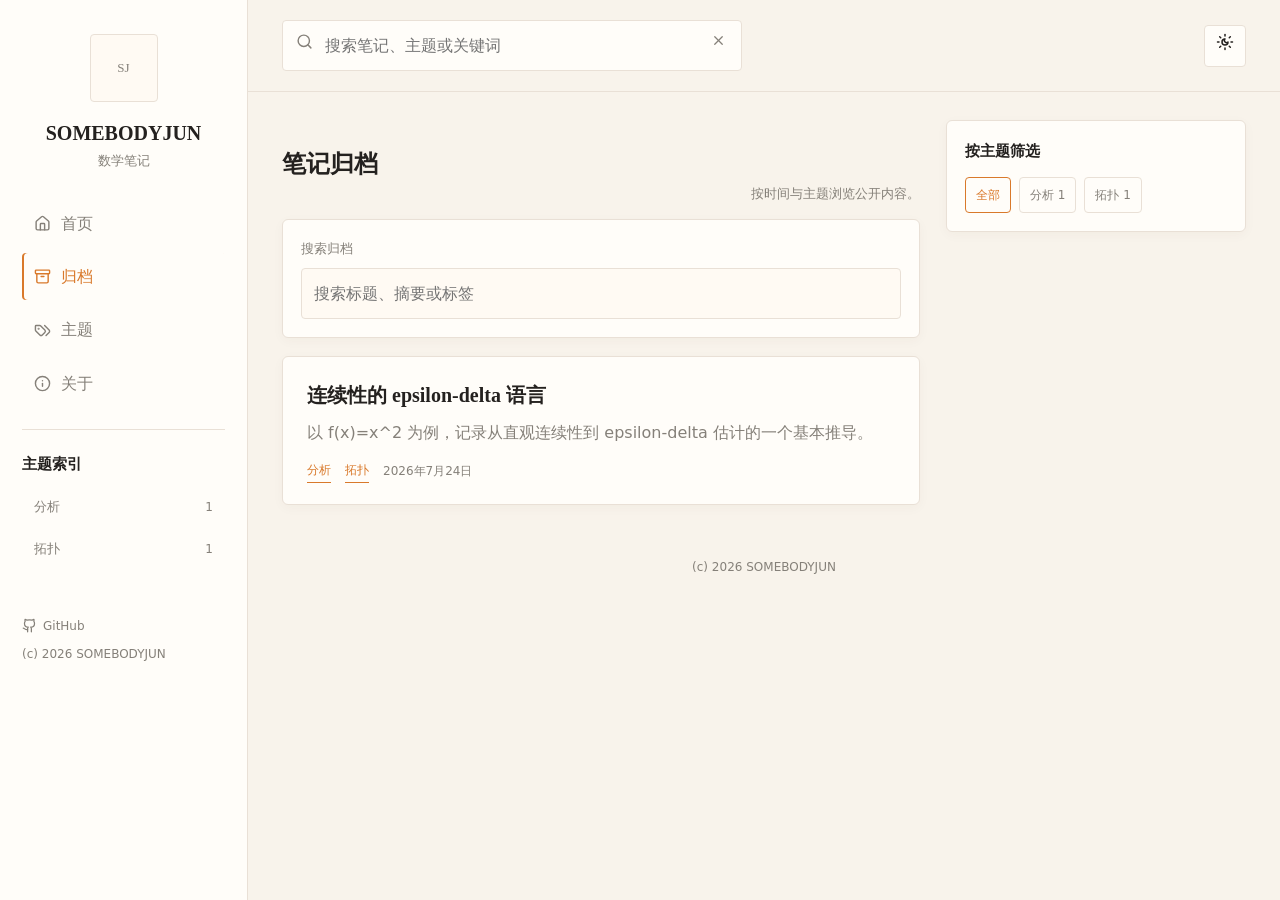
==== commit ac05a606: "Refine academic notes site" ====
--- a/archive/index.html
+++ b/archive/index.html
@@ -1,5 +1,5 @@
-<!DOCTYPE html><html lang="en"> <head><meta charset="utf-8"><meta name="viewport" content="width=device-width, initial-scale=1"><meta name="description" content="All published mathematics notes."><meta name="theme-color" content="#f6f4ef"><title>Archive | SOMEBODYJUN</title><link rel="stylesheet" href="/_astro/archive.TqPYZ5i9.css"></head> <body> <div class="site-shell"> <aside class="sidebar" data-sidebar> <a class="brand" href="/" aria-label="SOMEBODYJUN home"> <span class="avatar" aria-hidden="true">SJ</span> <strong>SOMEBODYJUN</strong> <span>Mathematics notes and working papers</span> </a> <nav class="nav-list" aria-label="Primary navigation"> <a class="nav-link" href="/"> <span class="left"><svg xmlns="http://www.w3.org/2000/svg" stroke-width="2" width="17" height="17" stroke="currentColor" stroke-linecap="round" stroke-linejoin="round" fill="none" viewBox="0 0 24 24" aria-hidden="true" class="lucide lucide-house">  <path d="M15 21v-8a1 1 0 0 0-1-1h-4a1 1 0 0 0-1 1v8"></path> <path d="M3 10a2 2 0 0 1 .709-1.528l7-5.999a2 2 0 0 1 2.582 0l7 5.999A2 2 0 0 1 21 10v9a2 2 0 0 1-2 2H5a2 2 0 0 1-2-2z"></path>  </svg><span>Home</span></span> </a> <a class="nav-link active" href="/archive/"> <span class="left"><svg xmlns="http://www.w3.org/2000/svg" stroke-width="2" width="17" height="17" stroke="currentColor" stroke-linecap="round" stroke-linejoin="round" fill="none" viewBox="0 0 24 24" aria-hidden="true" class="lucide lucide-archive">  <rect width="20" height="5" x="2" y="3" rx="1"></rect> <path d="M4 8v11a2 2 0 0 0 2 2h12a2 2 0 0 0 2-2V8"></path> <path d="M10 12h4"></path>  </svg><span>Archive</span></span> </a> <a class="nav-link" href="/#tags"> <span class="left"><svg xmlns="http://www.w3.org/2000/svg" stroke-width="2" width="17" height="17" stroke="currentColor" stroke-linecap="round" stroke-linejoin="round" fill="none" viewBox="0 0 24 24" aria-hidden="true" class="lucide lucide-tags">  <path d="m15 5 6.3 6.3a2.4 2.4 0 0 1 0 3.4L17 19"></path> <path d="M9.586 5.586A2 2 0 0 0 8.172 5H3a1 1 0 0 0-1 1v5.172a2 2 0 0 0 .586 1.414L8.29 18.29a2.426 2.426 0 0 0 3.42 0l3.58-3.58a2.426 2.426 0 0 0 0-3.42z"></path> <circle cx="6.5" cy="9.5" r=".5" fill="currentColor"></circle>  </svg><span>Topics</span></span> </a> <a class="nav-link" href="/#about"> <span class="left"><svg xmlns="http://www.w3.org/2000/svg" stroke-width="2" width="17" height="17" stroke="currentColor" stroke-linecap="round" stroke-linejoin="round" fill="none" viewBox="0 0 24 24" aria-hidden="true" class="lucide lucide-info">  <circle cx="12" cy="12" r="10"></circle> <path d="M12 16v-4"></path> <path d="M12 8h.01"></path>  </svg><span>About</span></span> </a> </nav> <section class="sidebar-section" aria-labelledby="topic-navigation"> <h2 id="topic-navigation">Topic navigation</h2> <div class="category-list"> <a class="category-link" href="/archive/?tag=%E5%88%86%E6%9E%90"> <span>分析</span><span>1</span> </a><a class="category-link" href="/archive/?tag=%E6%8B%93%E6%89%91"> <span>拓扑</span><span>1</span> </a> </div> </section> <div class="sidebar-footer"> <a href="https://github.com/SOMEBODYJUN" target="_blank" rel="noreferrer"> <svg xmlns="http://www.w3.org/2000/svg" stroke-width="2" width="15" height="15" stroke="currentColor" stroke-linecap="round" stroke-linejoin="round" fill="none" viewBox="0 0 24 24" aria-hidden="true" class="lucide lucide-github">  <path d="M15 22v-4a4.8 4.8 0 0 0-1-3.5c3 0 6-2 6-5.5.08-1.25-.27-2.48-1-3.5.28-1.15.28-2.35 0-3.5 0 0-1 0-3 1.5-2.64-.5-5.36-.5-8 0C6 2 5 2 5 2c-.3 1.15-.3 2.35 0 3.5A5.403 5.403 0 0 0 4 9c0 3.5 3 5.5 6 5.5-.39.49-.68 1.05-.85 1.65-.17.6-.22 1.23-.15 1.85v4"></path> <path d="M9 18c-4.51 2-5-2-7-2"></path>  </svg> GitHub
-</a> <div>Copyright 2026 SOMEBODYJUN</div> </div> </aside> <main class="main-area"> <header class="topbar"> <button class="icon-button mobile-menu" data-menu-toggle type="button" aria-label="Open menu" aria-expanded="false" title="Open menu"> <svg xmlns="http://www.w3.org/2000/svg" stroke-width="2" width="19" height="19" stroke="currentColor" stroke-linecap="round" stroke-linejoin="round" fill="none" viewBox="0 0 24 24" aria-hidden="true" class="lucide lucide-menu">  <line x1="4" x2="20" y1="12" y2="12"></line> <line x1="4" x2="20" y1="6" y2="6"></line> <line x1="4" x2="20" y1="18" y2="18"></line>  </svg> </button> <form class="search-box" data-search-form role="search"> <svg xmlns="http://www.w3.org/2000/svg" stroke-width="2" width="17" height="17" stroke="currentColor" stroke-linecap="round" stroke-linejoin="round" fill="none" viewBox="0 0 24 24" aria-hidden="true" class="lucide lucide-search">  <circle cx="11" cy="11" r="8"></circle> <path d="m21 21-4.3-4.3"></path>  </svg> <input name="q" type="search" placeholder="Search notes, topics, and ideas" aria-label="Search notes"> <button data-clear-search type="button" aria-label="Clear search" title="Clear search"><svg xmlns="http://www.w3.org/2000/svg" stroke-width="2" width="15" height="15" stroke="currentColor" stroke-linecap="round" stroke-linejoin="round" fill="none" viewBox="0 0 24 24" aria-hidden="true" class="lucide lucide-x">  <path d="M18 6 6 18"></path> <path d="m6 6 12 12"></path>  </svg></button> </form> <button class="icon-button" data-theme-toggle type="button" aria-label="Toggle theme" title="Toggle theme"> <svg xmlns="http://www.w3.org/2000/svg" stroke-width="2" width="18" height="18" stroke="currentColor" stroke-linecap="round" stroke-linejoin="round" fill="none" viewBox="0 0 24 24" aria-hidden="true" class="lucide lucide-sun-moon">  <path d="M12 8a2.83 2.83 0 0 0 4 4 4 4 0 1 1-4-4"></path> <path d="M12 2v2"></path> <path d="M12 20v2"></path> <path d="m4.9 4.9 1.4 1.4"></path> <path d="m17.7 17.7 1.4 1.4"></path> <path d="M2 12h2"></path> <path d="M20 12h2"></path> <path d="m6.3 17.7-1.4 1.4"></path> <path d="m19.1 4.9-1.4 1.4"></path>  </svg> </button> </header>  <div class="content-grid archive-grid"> <section class="page-main"> <div class="section-title"> <h1>笔记归档</h1> <p>按时间与主题浏览公开内容。</p> </div> <div class="archive-toolbar card"> <label for="archive-search">搜索归档</label> <input id="archive-search" type="search" placeholder="搜索标题、摘要或标签" autocomplete="off"> </div> <div class="article-list card" data-archive-list> <div data-note data-search="测试笔记：连续性的 epsilon-delta 语言 一篇用于验证发布链路、公式渲染、标签筛选和文章导航的临时公开笔记。 分析 拓扑" data-tags="分析|拓扑"> <a class="article-card" href="/notes/test-continuity/"> <div> <h3>测试笔记：连续性的 epsilon-delta 语言</h3> <p>一篇用于验证发布链路、公式渲染、标签筛选和文章导航的临时公开笔记。</p> <div class="meta"> <span class="tag">分析</span><span class="tag">拓扑</span> <span>2026年7月24日</span> </div> </div> <div class="article-thumb" aria-hidden="true">分析</div> </a> </div> </div> <p class="archive-empty" data-archive-empty hidden>没有找到匹配的笔记。</p> </section> <aside class="rightbar"> <section class="widget card"> <h2>按主题筛选</h2> <div class="tag-cloud"> <button class="tag-button active" type="button" data-tag-filter="">全部</button> <button class="tag-button" type="button" data-tag-filter="分析">分析 1</button><button class="tag-button" type="button" data-tag-filter="拓扑">拓扑 1</button> </div> </section> </aside> </div> <script>
+<!DOCTYPE html><html lang="zh-CN"> <head><meta charset="utf-8"><meta name="viewport" content="width=device-width, initial-scale=1"><meta name="description" content="SOMEBODYJUN 的数学笔记归档。"><meta name="theme-color" content="#f6f4ef"><title>归档 | SOMEBODYJUN</title><link rel="stylesheet" href="/_astro/archive.BNDAt-O3.css"></head> <body> <div class="site-shell"> <aside class="sidebar" data-sidebar> <a class="brand" href="/" aria-label="SOMEBODYJUN 首页"> <span class="avatar" aria-hidden="true">SJ</span> <strong>SOMEBODYJUN</strong> <span>数学笔记</span> </a> <nav class="nav-list" aria-label="主导航"> <a class="nav-link" href="/"> <span class="left"><svg xmlns="http://www.w3.org/2000/svg" stroke-width="2" width="17" height="17" stroke="currentColor" stroke-linecap="round" stroke-linejoin="round" fill="none" viewBox="0 0 24 24" aria-hidden="true" class="lucide lucide-house">  <path d="M15 21v-8a1 1 0 0 0-1-1h-4a1 1 0 0 0-1 1v8"></path> <path d="M3 10a2 2 0 0 1 .709-1.528l7-5.999a2 2 0 0 1 2.582 0l7 5.999A2 2 0 0 1 21 10v9a2 2 0 0 1-2 2H5a2 2 0 0 1-2-2z"></path>  </svg><span>首页</span></span> </a> <a class="nav-link active" href="/archive/"> <span class="left"><svg xmlns="http://www.w3.org/2000/svg" stroke-width="2" width="17" height="17" stroke="currentColor" stroke-linecap="round" stroke-linejoin="round" fill="none" viewBox="0 0 24 24" aria-hidden="true" class="lucide lucide-archive">  <rect width="20" height="5" x="2" y="3" rx="1"></rect> <path d="M4 8v11a2 2 0 0 0 2 2h12a2 2 0 0 0 2-2V8"></path> <path d="M10 12h4"></path>  </svg><span>归档</span></span> </a> <a class="nav-link" href="/#tags"> <span class="left"><svg xmlns="http://www.w3.org/2000/svg" stroke-width="2" width="17" height="17" stroke="currentColor" stroke-linecap="round" stroke-linejoin="round" fill="none" viewBox="0 0 24 24" aria-hidden="true" class="lucide lucide-tags">  <path d="m15 5 6.3 6.3a2.4 2.4 0 0 1 0 3.4L17 19"></path> <path d="M9.586 5.586A2 2 0 0 0 8.172 5H3a1 1 0 0 0-1 1v5.172a2 2 0 0 0 .586 1.414L8.29 18.29a2.426 2.426 0 0 0 3.42 0l3.58-3.58a2.426 2.426 0 0 0 0-3.42z"></path> <circle cx="6.5" cy="9.5" r=".5" fill="currentColor"></circle>  </svg><span>主题</span></span> </a> <a class="nav-link" href="/#about"> <span class="left"><svg xmlns="http://www.w3.org/2000/svg" stroke-width="2" width="17" height="17" stroke="currentColor" stroke-linecap="round" stroke-linejoin="round" fill="none" viewBox="0 0 24 24" aria-hidden="true" class="lucide lucide-info">  <circle cx="12" cy="12" r="10"></circle> <path d="M12 16v-4"></path> <path d="M12 8h.01"></path>  </svg><span>关于</span></span> </a> </nav> <section class="sidebar-section" aria-labelledby="topic-navigation"> <h2 id="topic-navigation">主题索引</h2> <div class="category-list"> <a class="category-link" href="/archive/?tag=%E5%88%86%E6%9E%90"> <span>分析</span><span>1</span> </a><a class="category-link" href="/archive/?tag=%E6%8B%93%E6%89%91"> <span>拓扑</span><span>1</span> </a> </div> </section> <div class="sidebar-footer"> <a href="https://github.com/SOMEBODYJUN" target="_blank" rel="noreferrer"> <svg xmlns="http://www.w3.org/2000/svg" stroke-width="2" width="15" height="15" stroke="currentColor" stroke-linecap="round" stroke-linejoin="round" fill="none" viewBox="0 0 24 24" aria-hidden="true" class="lucide lucide-github">  <path d="M15 22v-4a4.8 4.8 0 0 0-1-3.5c3 0 6-2 6-5.5.08-1.25-.27-2.48-1-3.5.28-1.15.28-2.35 0-3.5 0 0-1 0-3 1.5-2.64-.5-5.36-.5-8 0C6 2 5 2 5 2c-.3 1.15-.3 2.35 0 3.5A5.403 5.403 0 0 0 4 9c0 3.5 3 5.5 6 5.5-.39.49-.68 1.05-.85 1.65-.17.6-.22 1.23-.15 1.85v4"></path> <path d="M9 18c-4.51 2-5-2-7-2"></path>  </svg> GitHub
+</a> <div>(c) 2026 SOMEBODYJUN</div> </div> </aside> <main class="main-area"> <header class="topbar"> <button class="icon-button mobile-menu" data-menu-toggle type="button" aria-label="打开菜单" aria-expanded="false" title="打开菜单"> <svg xmlns="http://www.w3.org/2000/svg" stroke-width="2" width="19" height="19" stroke="currentColor" stroke-linecap="round" stroke-linejoin="round" fill="none" viewBox="0 0 24 24" aria-hidden="true" class="lucide lucide-menu">  <line x1="4" x2="20" y1="12" y2="12"></line> <line x1="4" x2="20" y1="6" y2="6"></line> <line x1="4" x2="20" y1="18" y2="18"></line>  </svg> </button> <form class="search-box" data-search-form role="search"> <svg xmlns="http://www.w3.org/2000/svg" stroke-width="2" width="17" height="17" stroke="currentColor" stroke-linecap="round" stroke-linejoin="round" fill="none" viewBox="0 0 24 24" aria-hidden="true" class="lucide lucide-search">  <circle cx="11" cy="11" r="8"></circle> <path d="m21 21-4.3-4.3"></path>  </svg> <input name="q" type="search" placeholder="搜索笔记、主题或关键词" aria-label="搜索笔记"> <button data-clear-search type="button" aria-label="清除搜索" title="清除搜索"><svg xmlns="http://www.w3.org/2000/svg" stroke-width="2" width="15" height="15" stroke="currentColor" stroke-linecap="round" stroke-linejoin="round" fill="none" viewBox="0 0 24 24" aria-hidden="true" class="lucide lucide-x">  <path d="M18 6 6 18"></path> <path d="m6 6 12 12"></path>  </svg></button> </form> <button class="icon-button" data-theme-toggle type="button" aria-label="切换明暗主题" title="切换明暗主题"> <svg xmlns="http://www.w3.org/2000/svg" stroke-width="2" width="18" height="18" stroke="currentColor" stroke-linecap="round" stroke-linejoin="round" fill="none" viewBox="0 0 24 24" aria-hidden="true" class="lucide lucide-sun-moon">  <path d="M12 8a2.83 2.83 0 0 0 4 4 4 4 0 1 1-4-4"></path> <path d="M12 2v2"></path> <path d="M12 20v2"></path> <path d="m4.9 4.9 1.4 1.4"></path> <path d="m17.7 17.7 1.4 1.4"></path> <path d="M2 12h2"></path> <path d="M20 12h2"></path> <path d="m6.3 17.7-1.4 1.4"></path> <path d="m19.1 4.9-1.4 1.4"></path>  </svg> </button> </header>  <div class="content-grid archive-grid"> <section class="page-main"> <div class="section-title"> <h1>笔记归档</h1> <p>按时间与主题浏览公开内容。</p> </div> <div class="archive-toolbar card"> <label for="archive-search">搜索归档</label> <input id="archive-search" type="search" placeholder="搜索标题、摘要或标签" autocomplete="off"> </div> <div class="article-list card" data-archive-list> <div data-note data-search="连续性的 epsilon-delta 语言 以 f(x)=x^2 为例，记录从直观连续性到 epsilon-delta 估计的一个基本推导。 分析 拓扑" data-tags="分析|拓扑"> <a class="article-card" href="/notes/continuity-epsilon-delta/"> <div> <h3>连续性的 epsilon-delta 语言</h3> <p>以 f(x)=x^2 为例，记录从直观连续性到 epsilon-delta 估计的一个基本推导。</p> <div class="meta"> <span class="tag">分析</span><span class="tag">拓扑</span> <span>2026年7月24日</span> </div> </div> </a> </div> </div> <p class="archive-empty" data-archive-empty hidden>没有找到匹配的笔记。</p> </section> <aside class="rightbar"> <section class="widget card"> <h2>按主题筛选</h2> <div class="tag-cloud"> <button class="tag-button active" type="button" data-tag-filter="">全部</button> <button class="tag-button" type="button" data-tag-filter="分析">分析 1</button><button class="tag-button" type="button" data-tag-filter="拓扑">拓扑 1</button> </div> </section> </aside> </div> <script>
     const params = new URLSearchParams(window.location.search);
     const searchInput = document.querySelector("#archive-search");
     const noteRows = [...document.querySelectorAll("[data-note]")];
@@ -26,7 +26,7 @@
       applyFilters();
     }));
     applyFilters();
-  </script>  <footer class="site-footer">Built from selected Obsidian notes. No unpublished material is included.</footer> </main> </div> <script>
+  </script>  <footer class="site-footer">(c) 2026 SOMEBODYJUN</footer> </main> </div> <script>
       const savedTheme = localStorage.getItem("site-theme");
       if (savedTheme) document.documentElement.dataset.theme = savedTheme;
       document.querySelector("[data-theme-toggle]")?.addEventListener("click", () => {
--- a/_astro/archive.BNDAt-O3.css
+++ b/_astro/archive.BNDAt-O3.css
@@ -0,0 +1 @@
+@font-face{font-display:block;font-family:KaTeX_AMS;font-style:normal;font-weight:400;src:url(/_astro/KaTeX_AMS-Regular.BQhdFMY1.woff2) format("woff2"),url(/_astro/KaTeX_AMS-Regular.DMm9YOAa.woff) format("woff"),url(/_astro/KaTeX_AMS-Regular.DRggAlZN.ttf) format("truetype")}@font-face{font-display:block;font-family:KaTeX_Caligraphic;font-style:normal;font-weight:700;src:url(/_astro/KaTeX_Caligraphic-Bold.Dq_IR9rO.woff2) format("woff2"),url(/_astro/KaTeX_Caligraphic-Bold.BEiXGLvX.woff) format("woff"),url(/_astro/KaTeX_Caligraphic-Bold.ATXxdsX0.ttf) format("truetype")}@font-face{font-display:block;font-family:KaTeX_Caligraphic;font-style:normal;font-weight:400;src:url(/_astro/KaTeX_Caligraphic-Regular.Di6jR-x-.woff2) format("woff2"),url(/_astro/KaTeX_Caligraphic-Regular.CTRA-rTL.woff) format("woff"),url(/_astro/KaTeX_Caligraphic-Regular.wX97UBjC.ttf) format("truetype")}@font-face{font-display:block;font-family:KaTeX_Fraktur;font-style:normal;font-weight:700;src:url(/_astro/KaTeX_Fraktur-Bold.CL6g_b3V.woff2) format("woff2"),url(/_astro/KaTeX_Fraktur-Bold.BsDP51OF.woff) format("woff"),url(/_astro/KaTeX_Fraktur-Bold.BdnERNNW.ttf) format("truetype")}@font-face{font-display:block;font-family:KaTeX_Fraktur;font-style:normal;font-weight:400;src:url(/_astro/KaTeX_Fraktur-Regular.CTYiF6lA.woff2) format("woff2"),url(/_astro/KaTeX_Fraktur-Regular.Dxdc4cR9.woff) format("woff"),url(/_astro/KaTeX_Fraktur-Regular.CB_wures.ttf) format("truetype")}@font-face{font-display:block;font-family:KaTeX_Main;font-style:normal;font-weight:700;src:url(/_astro/KaTeX_Main-Bold.Cx986IdX.woff2) format("woff2"),url(/_astro/KaTeX_Main-Bold.Jm3AIy58.woff) format("woff"),url(/_astro/KaTeX_Main-Bold.waoOVXN0.ttf) format("truetype")}@font-face{font-display:block;font-family:KaTeX_Main;font-style:italic;font-weight:700;src:url(/_astro/KaTeX_Main-BoldItalic.DxDJ3AOS.woff2) format("woff2"),url(/_astro/KaTeX_Main-BoldItalic.SpSLRI95.woff) format("woff"),url(/_astro/KaTeX_Main-BoldItalic.DzxPMmG6.ttf) format("truetype")}@font-face{font-display:block;font-family:KaTeX_Main;font-style:italic;font-weight:400;src:url(/_astro/KaTeX_Main-Italic.NWA7e6Wa.woff2) format("woff2"),url(/_astro/KaTeX_Main-Italic.BMLOBm91.woff) format("woff"),url(/_astro/KaTeX_Main-Italic.3WenGoN9.ttf) format("truetype")}@font-face{font-display:block;font-family:KaTeX_Main;font-style:normal;font-weight:400;src:url(/_astro/KaTeX_Main-Regular.B22Nviop.woff2) format("woff2"),url(/_astro/KaTeX_Main-Regular.Dr94JaBh.woff) format("woff"),url(/_astro/KaTeX_Main-Regular.ypZvNtVU.ttf) format("truetype")}@font-face{font-display:block;font-family:KaTeX_Math;font-style:italic;font-weight:700;src:url(/_astro/KaTeX_Math-BoldItalic.CZnvNsCZ.woff2) format("woff2"),url(/_astro/KaTeX_Math-BoldItalic.iY-2wyZ7.woff) format("woff"),url(/_astro/KaTeX_Math-BoldItalic.B3XSjfu4.ttf) format("truetype")}@font-face{font-display:block;font-family:KaTeX_Math;font-style:italic;font-weight:400;src:url(/_astro/KaTeX_Math-Italic.t53AETM-.woff2) format("woff2"),url(/_astro/KaTeX_Math-Italic.DA0__PXp.woff) format("woff"),url(/_astro/KaTeX_Math-Italic.flOr_0UB.ttf) format("truetype")}@font-face{font-display:block;font-family:KaTeX_SansSerif;font-style:normal;font-weight:700;src:url(/_astro/KaTeX_SansSerif-Bold.D1sUS0GD.woff2) format("woff2"),url(/_astro/KaTeX_SansSerif-Bold.DbIhKOiC.woff) format("woff"),url(/_astro/KaTeX_SansSerif-Bold.CFMepnvq.ttf) format("truetype")}@font-face{font-display:block;font-family:KaTeX_SansSerif;font-style:italic;font-weight:400;src:url(/_astro/KaTeX_SansSerif-Italic.C3H0VqGB.woff2) format("woff2"),url(/_astro/KaTeX_SansSerif-Italic.DN2j7dab.woff) format("woff"),url(/_astro/KaTeX_SansSerif-Italic.YYjJ1zSn.ttf) format("truetype")}@font-face{font-display:block;font-family:KaTeX_SansSerif;font-style:normal;font-weight:400;src:url(/_astro/KaTeX_SansSerif-Regular.DDBCnlJ7.woff2) format("woff2"),url(/_astro/KaTeX_SansSerif-Regular.CS6fqUqJ.woff) format("woff"),url(/_astro/KaTeX_SansSerif-Regular.BNo7hRIc.ttf) format("truetype")}@font-face{font-display:block;font-family:KaTeX_Script;font-style:normal;font-weight:400;src:url(/_astro/KaTeX_Script-Regular.D3wIWfF6.woff2) format("woff2"),url(/_astro/KaTeX_Script-Regular.D5yQViql.woff) format("woff"),url(/_astro/KaTeX_Script-Regular.C5JkGWo-.ttf) format("truetype")}@font-face{font-display:block;font-family:KaTeX_Size1;font-style:normal;font-weight:400;src:url(/_astro/KaTeX_Size1-Regular.mCD8mA8B.woff2) format("woff2"),url(/_astro/KaTeX_Size1-Regular.C195tn64.woff) format("woff"),url(/_astro/KaTeX_Size1-Regular.Dbsnue_I.ttf) format("truetype")}@font-face{font-display:block;font-family:KaTeX_Size2;font-style:normal;font-weight:400;src:url(/_astro/KaTeX_Size2-Regular.Dy4dx90m.woff2) format("woff2"),url(/_astro/KaTeX_Size2-Regular.oD1tc_U0.woff) format("woff"),url(/_astro/KaTeX_Size2-Regular.B7gKUWhC.ttf) format("truetype")}@font-face{font-display:block;font-family:KaTeX_Size3;font-style:normal;font-weight:400;src:url([data-uri]) format("woff2"),url(/_astro/KaTeX_Size3-Regular.CTq5MqoE.woff) format("woff"),url(/_astro/KaTeX_Size3-Regular.DgpXs0kz.ttf) format("truetype")}@font-face{font-display:block;font-family:KaTeX_Size4;font-style:normal;font-weight:400;src:url(/_astro/KaTeX_Size4-Regular.Dl5lxZxV.woff2) format("woff2"),url(/_astro/KaTeX_Size4-Regular.BF-4gkZK.woff) format("woff"),url(/_astro/KaTeX_Size4-Regular.DWFBv043.ttf) format("truetype")}@font-face{font-display:block;font-family:KaTeX_Typewriter;font-style:normal;font-weight:400;src:url(/_astro/KaTeX_Typewriter-Regular.CO6r4hn1.woff2) format("woff2"),url(/_astro/KaTeX_Typewriter-Regular.C0xS9mPB.woff) format("woff"),url(/_astro/KaTeX_Typewriter-Regular.D3Ib7_Hf.ttf) format("truetype")}.katex{font: 1.21em KaTeX_Main,Times New Roman,serif;line-height:1.2;position:relative;text-indent:0;text-rendering:auto}.katex *{-ms-high-contrast-adjust:none!important;border-color:currentColor}.katex .katex-version:after{content:"0.16.47"}.katex .katex-mathml{border:0;-webkit-clip-path:inset(50%);clip-path:inset(50%);height:1px;overflow:hidden;padding:0;position:absolute;width:1px}.katex .katex-html>.newline{display:block}.katex .base{position:relative;white-space:nowrap;width:-webkit-min-content;width:-moz-min-content;width:min-content}.katex .base,.katex .strut{display:inline-block}.katex .textbf{font-weight:700}.katex .textit{font-style:italic}.katex .textrm{font-family:KaTeX_Main}.katex .textsf{font-family:KaTeX_SansSerif}.katex .texttt{font-family:KaTeX_Typewriter}.katex .mathnormal{font-family:KaTeX_Math;font-style:italic}.katex .mathit{font-family:KaTeX_Main;font-style:italic}.katex .mathrm{font-style:normal}.katex .mathbf{font-family:KaTeX_Main;font-weight:700}.katex .boldsymbol{font-family:KaTeX_Math;font-style:italic;font-weight:700}.katex .amsrm,.katex .mathbb,.katex .textbb{font-family:KaTeX_AMS}.katex .mathcal{font-family:KaTeX_Caligraphic}.katex .mathfrak,.katex .textfrak{font-family:KaTeX_Fraktur}.katex .mathboldfrak,.katex .textboldfrak{font-family:KaTeX_Fraktur;font-weight:700}.katex .mathtt{font-family:KaTeX_Typewriter}.katex .mathscr,.katex .textscr{font-family:KaTeX_Script}.katex .mathsf,.katex .textsf{font-family:KaTeX_SansSerif}.katex .mathboldsf,.katex .textboldsf{font-family:KaTeX_SansSerif;font-weight:700}.katex .mathitsf,.katex .mathsfit,.katex .textitsf{font-family:KaTeX_SansSerif;font-style:italic}.katex .mainrm{font-family:KaTeX_Main;font-style:normal}.katex .vlist-t{border-collapse:collapse;display:inline-table;table-layout:fixed}.katex .vlist-r{display:table-row}.katex .vlist{display:table-cell;position:relative;vertical-align:bottom}.katex .vlist>span{display:block;height:0;position:relative}.katex .vlist>span>span{display:inline-block}.katex .vlist>span>.pstrut{overflow:hidden;width:0}.katex .vlist-t2{margin-right:-2px}.katex .vlist-s{display:table-cell;font-size:1px;min-width:2px;vertical-align:bottom;width:2px}.katex .vbox{align-items:baseline;display:inline-flex;flex-direction:column}.katex .hbox{width:100%}.katex .hbox,.katex .thinbox{display:inline-flex;flex-direction:row}.katex .thinbox{max-width:0;width:0}.katex .msupsub{text-align:left}.katex .mfrac>span>span{text-align:center}.katex .mfrac .frac-line{border-bottom-style:solid;display:inline-block;width:100%}.katex .hdashline,.katex .hline,.katex .mfrac .frac-line,.katex .overline .overline-line,.katex .rule,.katex .underline .underline-line{min-height:1px}.katex .mspace{display:inline-block}.katex .smash{display:inline;line-height:0}.katex .clap,.katex .llap,.katex .rlap{position:relative;width:0}.katex .clap>.inner,.katex .llap>.inner,.katex .rlap>.inner{position:absolute}.katex .clap>.fix,.katex .llap>.fix,.katex .rlap>.fix{display:inline-block}.katex .llap>.inner{right:0}.katex .clap>.inner,.katex .rlap>.inner{left:0}.katex .clap>.inner>span{margin-left:-50%;margin-right:50%}.katex .rule{border:0 solid;display:inline-block;position:relative}.katex .hline,.katex .overline .overline-line,.katex .underline .underline-line{border-bottom-style:solid;display:inline-block;width:100%}.katex .hdashline{border-bottom-style:dashed;display:inline-block;width:100%}.katex .sqrt>.root{margin-left:.2777777778em;margin-right:-.5555555556em}.katex .fontsize-ensurer.reset-size1.size1,.katex .sizing.reset-size1.size1{font-size:1em}.katex .fontsize-ensurer.reset-size1.size2,.katex .sizing.reset-size1.size2{font-size:1.2em}.katex .fontsize-ensurer.reset-size1.size3,.katex .sizing.reset-size1.size3{font-size:1.4em}.katex .fontsize-ensurer.reset-size1.size4,.katex .sizing.reset-size1.size4{font-size:1.6em}.katex .fontsize-ensurer.reset-size1.size5,.katex .sizing.reset-size1.size5{font-size:1.8em}.katex .fontsize-ensurer.reset-size1.size6,.katex .sizing.reset-size1.size6{font-size:2em}.katex .fontsize-ensurer.reset-size1.size7,.katex .sizing.reset-size1.size7{font-size:2.4em}.katex .fontsize-ensurer.reset-size1.size8,.katex .sizing.reset-size1.size8{font-size:2.88em}.katex .fontsize-ensurer.reset-size1.size9,.katex .sizing.reset-size1.size9{font-size:3.456em}.katex .fontsize-ensurer.reset-size1.size10,.katex .sizing.reset-size1.size10{font-size:4.148em}.katex .fontsize-ensurer.reset-size1.size11,.katex .sizing.reset-size1.size11{font-size:4.976em}.katex .fontsize-ensurer.reset-size2.size1,.katex .sizing.reset-size2.size1{font-size:.8333333333em}.katex .fontsize-ensurer.reset-size2.size2,.katex .sizing.reset-size2.size2{font-size:1em}.katex .fontsize-ensurer.reset-size2.size3,.katex .sizing.reset-size2.size3{font-size:1.1666666667em}.katex .fontsize-ensurer.reset-size2.size4,.katex .sizing.reset-size2.size4{font-size:1.3333333333em}.katex .fontsize-ensurer.reset-size2.size5,.katex .sizing.reset-size2.size5{font-size:1.5em}.katex .fontsize-ensurer.reset-size2.size6,.katex .sizing.reset-size2.size6{font-size:1.6666666667em}.katex .fontsize-ensurer.reset-size2.size7,.katex .sizing.reset-size2.size7{font-size:2em}.katex .fontsize-ensurer.reset-size2.size8,.katex .sizing.reset-size2.size8{font-size:2.4em}.katex .fontsize-ensurer.reset-size2.size9,.katex .sizing.reset-size2.size9{font-size:2.88em}.katex .fontsize-ensurer.reset-size2.size10,.katex .sizing.reset-size2.size10{font-size:3.4566666667em}.katex .fontsize-ensurer.reset-size2.size11,.katex .sizing.reset-size2.size11{font-size:4.1466666667em}.katex .fontsize-ensurer.reset-size3.size1,.katex .sizing.reset-size3.size1{font-size:.7142857143em}.katex .fontsize-ensurer.reset-size3.size2,.katex .sizing.reset-size3.size2{font-size:.8571428571em}.katex .fontsize-ensurer.reset-size3.size3,.katex .sizing.reset-size3.size3{font-size:1em}.katex .fontsize-ensurer.reset-size3.size4,.katex .sizing.reset-size3.size4{font-size:1.1428571429em}.katex .fontsize-ensurer.reset-size3.size5,.katex .sizing.reset-size3.size5{font-size:1.2857142857em}.katex .fontsize-ensurer.reset-size3.size6,.katex .sizing.reset-size3.size6{font-size:1.4285714286em}.katex .fontsize-ensurer.reset-size3.size7,.katex .sizing.reset-size3.size7{font-size:1.7142857143em}.katex .fontsize-ensurer.reset-size3.size8,.katex .sizing.reset-size3.size8{font-size:2.0571428571em}.katex .fontsize-ensurer.reset-size3.size9,.katex .sizing.reset-size3.size9{font-size:2.4685714286em}.katex .fontsize-ensurer.reset-size3.size10,.katex .sizing.reset-size3.size10{font-size:2.9628571429em}.katex .fontsize-ensurer.reset-size3.size11,.katex .sizing.reset-size3.size11{font-size:3.5542857143em}.katex .fontsize-ensurer.reset-size4.size1,.katex .sizing.reset-size4.size1{font-size:.625em}.katex .fontsize-ensurer.reset-size4.size2,.katex .sizing.reset-size4.size2{font-size:.75em}.katex .fontsize-ensurer.reset-size4.size3,.katex .sizing.reset-size4.size3{font-size:.875em}.katex .fontsize-ensurer.reset-size4.size4,.katex .sizing.reset-size4.size4{font-size:1em}.katex .fontsize-ensurer.reset-size4.size5,.katex .sizing.reset-size4.size5{font-size:1.125em}.katex .fontsize-ensurer.reset-size4.size6,.katex .sizing.reset-size4.size6{font-size:1.25em}.katex .fontsize-ensurer.reset-size4.size7,.katex .sizing.reset-size4.size7{font-size:1.5em}.katex .fontsize-ensurer.reset-size4.size8,.katex .sizing.reset-size4.size8{font-size:1.8em}.katex .fontsize-ensurer.reset-size4.size9,.katex .sizing.reset-size4.size9{font-size:2.16em}.katex .fontsize-ensurer.reset-size4.size10,.katex .sizing.reset-size4.size10{font-size:2.5925em}.katex .fontsize-ensurer.reset-size4.size11,.katex .sizing.reset-size4.size11{font-size:3.11em}.katex .fontsize-ensurer.reset-size5.size1,.katex .sizing.reset-size5.size1{font-size:.5555555556em}.katex .fontsize-ensurer.reset-size5.size2,.katex .sizing.reset-size5.size2{font-size:.6666666667em}.katex .fontsize-ensurer.reset-size5.size3,.katex .sizing.reset-size5.size3{font-size:.7777777778em}.katex .fontsize-ensurer.reset-size5.size4,.katex .sizing.reset-size5.size4{font-size:.8888888889em}.katex .fontsize-ensurer.reset-size5.size5,.katex .sizing.reset-size5.size5{font-size:1em}.katex .fontsize-ensurer.reset-size5.size6,.katex .sizing.reset-size5.size6{font-size:1.1111111111em}.katex .fontsize-ensurer.reset-size5.size7,.katex .sizing.reset-size5.size7{font-size:1.3333333333em}.katex .fontsize-ensurer.reset-size5.size8,.katex .sizing.reset-size5.size8{font-size:1.6em}.katex .fontsize-ensurer.reset-size5.size9,.katex .sizing.reset-size5.size9{font-size:1.92em}.katex .fontsize-ensurer.reset-size5.size10,.katex .sizing.reset-size5.size10{font-size:2.3044444444em}.katex .fontsize-ensurer.reset-size5.size11,.katex .sizing.reset-size5.size11{font-size:2.7644444444em}.katex .fontsize-ensurer.reset-size6.size1,.katex .sizing.reset-size6.size1{font-size:.5em}.katex .fontsize-ensurer.reset-size6.size2,.katex .sizing.reset-size6.size2{font-size:.6em}.katex .fontsize-ensurer.reset-size6.size3,.katex .sizing.reset-size6.size3{font-size:.7em}.katex .fontsize-ensurer.reset-size6.size4,.katex .sizing.reset-size6.size4{font-size:.8em}.katex .fontsize-ensurer.reset-size6.size5,.katex .sizing.reset-size6.size5{font-size:.9em}.katex .fontsize-ensurer.reset-size6.size6,.katex .sizing.reset-size6.size6{font-size:1em}.katex .fontsize-ensurer.reset-size6.size7,.katex .sizing.reset-size6.size7{font-size:1.2em}.katex .fontsize-ensurer.reset-size6.size8,.katex .sizing.reset-size6.size8{font-size:1.44em}.katex .fontsize-ensurer.reset-size6.size9,.katex .sizing.reset-size6.size9{font-size:1.728em}.katex .fontsize-ensurer.reset-size6.size10,.katex .sizing.reset-size6.size10{font-size:2.074em}.katex .fontsize-ensurer.reset-size6.size11,.katex .sizing.reset-size6.size11{font-size:2.488em}.katex .fontsize-ensurer.reset-size7.size1,.katex .sizing.reset-size7.size1{font-size:.4166666667em}.katex .fontsize-ensurer.reset-size7.size2,.katex .sizing.reset-size7.size2{font-size:.5em}.katex .fontsize-ensurer.reset-size7.size3,.katex .sizing.reset-size7.size3{font-size:.5833333333em}.katex .fontsize-ensurer.reset-size7.size4,.katex .sizing.reset-size7.size4{font-size:.6666666667em}.katex .fontsize-ensurer.reset-size7.size5,.katex .sizing.reset-size7.size5{font-size:.75em}.katex .fontsize-ensurer.reset-size7.size6,.katex .sizing.reset-size7.size6{font-size:.8333333333em}.katex .fontsize-ensurer.reset-size7.size7,.katex .sizing.reset-size7.size7{font-size:1em}.katex .fontsize-ensurer.reset-size7.size8,.katex .sizing.reset-size7.size8{font-size:1.2em}.katex .fontsize-ensurer.reset-size7.size9,.katex .sizing.reset-size7.size9{font-size:1.44em}.katex .fontsize-ensurer.reset-size7.size10,.katex .sizing.reset-size7.size10{font-size:1.7283333333em}.katex .fontsize-ensurer.reset-size7.size11,.katex .sizing.reset-size7.size11{font-size:2.0733333333em}.katex .fontsize-ensurer.reset-size8.size1,.katex .sizing.reset-size8.size1{font-size:.3472222222em}.katex .fontsize-ensurer.reset-size8.size2,.katex .sizing.reset-size8.size2{font-size:.4166666667em}.katex .fontsize-ensurer.reset-size8.size3,.katex .sizing.reset-size8.size3{font-size:.4861111111em}.katex .fontsize-ensurer.reset-size8.size4,.katex .sizing.reset-size8.size4{font-size:.5555555556em}.katex .fontsize-ensurer.reset-size8.size5,.katex .sizing.reset-size8.size5{font-size:.625em}.katex .fontsize-ensurer.reset-size8.size6,.katex .sizing.reset-size8.size6{font-size:.6944444444em}.katex .fontsize-ensurer.reset-size8.size7,.katex .sizing.reset-size8.size7{font-size:.8333333333em}.katex .fontsize-ensurer.reset-size8.size8,.katex .sizing.reset-size8.size8{font-size:1em}.katex .fontsize-ensurer.reset-size8.size9,.katex .sizing.reset-size8.size9{font-size:1.2em}.katex .fontsize-ensurer.reset-size8.size10,.katex .sizing.reset-size8.size10{font-size:1.4402777778em}.katex .fontsize-ensurer.reset-size8.size11,.katex .sizing.reset-size8.size11{font-size:1.7277777778em}.katex .fontsize-ensurer.reset-size9.size1,.katex .sizing.reset-size9.size1{font-size:.2893518519em}.katex .fontsize-ensurer.reset-size9.size2,.katex .sizing.reset-size9.size2{font-size:.3472222222em}.katex .fontsize-ensurer.reset-size9.size3,.katex .sizing.reset-size9.size3{font-size:.4050925926em}.katex .fontsize-ensurer.reset-size9.size4,.katex .sizing.reset-size9.size4{font-size:.462962963em}.katex .fontsize-ensurer.reset-size9.size5,.katex .sizing.reset-size9.size5{font-size:.5208333333em}.katex .fontsize-ensurer.reset-size9.size6,.katex .sizing.reset-size9.size6{font-size:.5787037037em}.katex .fontsize-ensurer.reset-size9.size7,.katex .sizing.reset-size9.size7{font-size:.6944444444em}.katex .fontsize-ensurer.reset-size9.size8,.katex .sizing.reset-size9.size8{font-size:.8333333333em}.katex .fontsize-ensurer.reset-size9.size9,.katex .sizing.reset-size9.size9{font-size:1em}.katex .fontsize-ensurer.reset-size9.size10,.katex .sizing.reset-size9.size10{font-size:1.2002314815em}.katex .fontsize-ensurer.reset-size9.size11,.katex .sizing.reset-size9.size11{font-size:1.4398148148em}.katex .fontsize-ensurer.reset-size10.size1,.katex .sizing.reset-size10.size1{font-size:.2410800386em}.katex .fontsize-ensurer.reset-size10.size2,.katex .sizing.reset-size10.size2{font-size:.2892960463em}.katex .fontsize-ensurer.reset-size10.size3,.katex .sizing.reset-size10.size3{font-size:.337512054em}.katex .fontsize-ensurer.reset-size10.size4,.katex .sizing.reset-size10.size4{font-size:.3857280617em}.katex .fontsize-ensurer.reset-size10.size5,.katex .sizing.reset-size10.size5{font-size:.4339440694em}.katex .fontsize-ensurer.reset-size10.size6,.katex .sizing.reset-size10.size6{font-size:.4821600771em}.katex .fontsize-ensurer.reset-size10.size7,.katex .sizing.reset-size10.size7{font-size:.5785920926em}.katex .fontsize-ensurer.reset-size10.size8,.katex .sizing.reset-size10.size8{font-size:.6943105111em}.katex .fontsize-ensurer.reset-size10.size9,.katex .sizing.reset-size10.size9{font-size:.8331726133em}.katex .fontsize-ensurer.reset-size10.size10,.katex .sizing.reset-size10.size10{font-size:1em}.katex .fontsize-ensurer.reset-size10.size11,.katex .sizing.reset-size10.size11{font-size:1.1996142719em}.katex .fontsize-ensurer.reset-size11.size1,.katex .sizing.reset-size11.size1{font-size:.2009646302em}.katex .fontsize-ensurer.reset-size11.size2,.katex .sizing.reset-size11.size2{font-size:.2411575563em}.katex .fontsize-ensurer.reset-size11.size3,.katex .sizing.reset-size11.size3{font-size:.2813504823em}.katex .fontsize-ensurer.reset-size11.size4,.katex .sizing.reset-size11.size4{font-size:.3215434084em}.katex .fontsize-ensurer.reset-size11.size5,.katex .sizing.reset-size11.size5{font-size:.3617363344em}.katex .fontsize-ensurer.reset-size11.size6,.katex .sizing.reset-size11.size6{font-size:.4019292605em}.katex .fontsize-ensurer.reset-size11.size7,.katex .sizing.reset-size11.size7{font-size:.4823151125em}.katex .fontsize-ensurer.reset-size11.size8,.katex .sizing.reset-size11.size8{font-size:.578778135em}.katex .fontsize-ensurer.reset-size11.size9,.katex .sizing.reset-size11.size9{font-size:.6945337621em}.katex .fontsize-ensurer.reset-size11.size10,.katex .sizing.reset-size11.size10{font-size:.8336012862em}.katex .fontsize-ensurer.reset-size11.size11,.katex .sizing.reset-size11.size11{font-size:1em}.katex .delimsizing.size1{font-family:KaTeX_Size1}.katex .delimsizing.size2{font-family:KaTeX_Size2}.katex .delimsizing.size3{font-family:KaTeX_Size3}.katex .delimsizing.size4{font-family:KaTeX_Size4}.katex .delimsizing.mult .delim-size1>span{font-family:KaTeX_Size1}.katex .delimsizing.mult .delim-size4>span{font-family:KaTeX_Size4}.katex .nulldelimiter{display:inline-block;width:.12em}.katex .delimcenter,.katex .op-symbol{position:relative}.katex .op-symbol.small-op{font-family:KaTeX_Size1}.katex .op-symbol.large-op{font-family:KaTeX_Size2}.katex .accent>.vlist-t,.katex .op-limits>.vlist-t{text-align:center}.katex .accent .accent-body{position:relative}.katex .accent .accent-body:not(.accent-full){width:0}.katex .overlay{display:block}.katex .mtable .vertical-separator{display:inline-block;min-width:1px}.katex .mtable .arraycolsep{display:inline-block}.katex .mtable .col-align-c>.vlist-t{text-align:center}.katex .mtable .col-align-l>.vlist-t{text-align:left}.katex .mtable .col-align-r>.vlist-t{text-align:right}.katex .svg-align{text-align:left}.katex svg{fill:currentColor;stroke:currentColor;display:block;height:inherit;position:absolute;width:100%}.katex svg path{stroke:none}.katex svg{fill-rule:nonzero;fill-opacity:1;stroke-width:1;stroke-linecap:butt;stroke-linejoin:miter;stroke-miterlimit:4;stroke-dasharray:none;stroke-dashoffset:0;stroke-opacity:1}.katex img{border-style:none;max-height:none;max-width:none;min-height:0;min-width:0}.katex .stretchy{display:block;overflow:hidden;position:relative;width:100%}.katex .stretchy:after,.katex .stretchy:before{content:""}.katex .hide-tail{overflow:hidden;position:relative;width:100%}.katex .halfarrow-left{left:0;overflow:hidden;position:absolute;width:50.2%}.katex .halfarrow-right{overflow:hidden;position:absolute;right:0;width:50.2%}.katex .brace-left{left:0;overflow:hidden;position:absolute;width:25.1%}.katex .brace-center{left:25%;overflow:hidden;position:absolute;width:50%}.katex .brace-right{overflow:hidden;position:absolute;right:0;width:25.1%}.katex .x-arrow-pad{padding:0 .5em}.katex .cd-arrow-pad{padding:0 .55556em 0 .27778em}.katex .mover,.katex .munder,.katex .x-arrow{text-align:center}.katex .boxpad{padding:0 .3em}.katex .fbox,.katex .fcolorbox{border:.04em solid;box-sizing:border-box}.katex .cancel-pad{padding:0 .2em}.katex .cancel-lap{margin-left:-.2em;margin-right:-.2em}.katex .sout{border-bottom-style:solid;border-bottom-width:.08em}.katex .angl{border-right:.049em solid;border-top:.049em solid;box-sizing:border-box;margin-right:.03889em}.katex .anglpad{padding:0 .03889em}.katex .eqn-num:before{content:"(" counter(katexEqnNo) ")";counter-increment:katexEqnNo}.katex .mml-eqn-num:before{content:"(" counter(mmlEqnNo) ")";counter-increment:mmlEqnNo}.katex .mtr-glue{width:50%}.katex .cd-vert-arrow{display:inline-block;position:relative}.katex .cd-label-left{display:inline-block;position:absolute;right:calc(50% + .3em);text-align:left}.katex .cd-label-right{display:inline-block;left:calc(50% + .3em);position:absolute;text-align:right}.katex-display{display:block;margin:1em 0;text-align:center}.katex-display>.katex{display:block;text-align:center;white-space:nowrap}.katex-display>.katex>.katex-html{display:block;position:relative}.katex-display>.katex>.katex-html>.tag{position:absolute;right:0}.katex-display.leqno>.katex>.katex-html>.tag{left:0;right:auto}.katex-display.fleqn>.katex{padding-left:2em;text-align:left}body{counter-reset:katexEqnNo mmlEqnNo}:root{--bg: #f8f3eb;--paper: #fffdf9;--paper-strong: #fffaf3;--ink: #24211f;--muted: #858079;--line: #e9e0d6;--accent: #d9792b;--accent-soft: #fff0df;--shadow: 0 3px 12px rgba(71, 48, 25, .035);--radius: 6px;--sidebar: 248px;--rightbar: 300px}[data-theme=dark]{--bg: #171513;--paper: #211e1b;--paper-strong: #28231f;--ink: #f2ede7;--muted: #aaa198;--line: #3b342e;--accent: #f29b4b;--accent-soft: #3a2a1c;--shadow: none}*{box-sizing:border-box}html{scroll-behavior:smooth}body{margin:0;color:var(--ink);background:var(--bg);font-family:Inter,Noto Sans SC,PingFang SC,Microsoft YaHei,system-ui,sans-serif;line-height:1.7}h1,h2,h3,.brand strong{font-family:Georgia,"Noto Serif SC",Songti SC,serif;font-weight:600}a{color:inherit;text-decoration:none}button,input{font:inherit}button{cursor:pointer}.progress-bar{position:fixed;left:0;top:0;width:0;height:3px;z-index:1000;background:var(--accent)}.site-shell{min-height:100vh;display:grid;grid-template-columns:var(--sidebar) minmax(0,1fr)}.sidebar{position:fixed;inset:0 auto 0 0;width:var(--sidebar);padding:34px 22px;border-right:1px solid var(--line);background:var(--paper);overflow-y:auto;z-index:20}.brand{display:flex;flex-direction:column;align-items:center;text-align:center;margin-bottom:28px}.avatar{width:68px;height:68px;display:grid;place-items:center;border-radius:4px;border:1px solid var(--line);background:var(--paper-strong);color:var(--accent);font-family:Georgia,serif;font-size:16px;margin-bottom:14px}.brand strong{font-size:20px;letter-spacing:0}.brand span{color:var(--muted);font-size:13px}.nav-list,.category-list{display:grid;gap:6px}.nav-link,.category-link{display:flex;align-items:center;justify-content:space-between;gap:10px;padding:10px 12px;border-radius:4px;color:var(--muted);transition:.2s ease}.nav-link:hover,.nav-link.active,.category-link:hover,.category-link.active{color:var(--accent);background:transparent;box-shadow:inset 2px 0 0 var(--accent)}.nav-link .left{display:flex;gap:10px;align-items:center}.sidebar-section{padding-top:22px;margin-top:22px;border-top:1px solid var(--line)}.sidebar-section h3{margin:0 0 10px;font-size:14px}.category-link{font-size:13px;padding-block:7px}.category-link span:last-child{font-size:12px}.sidebar-footer{padding-top:24px;color:var(--muted);font-size:12px}.main-area{grid-column:2;min-width:0}.topbar{position:sticky;top:0;z-index:15;display:flex;justify-content:space-between;gap:18px;align-items:center;padding:20px 34px;border-bottom:1px solid var(--line);background:var(--bg)}.search-box{position:relative;width:min(460px,100%)}.search-box input{width:100%;border:1px solid var(--line);border-radius:4px;padding:11px 42px 11px 15px;background:var(--paper);color:var(--ink);outline:none}.search-box input:focus{border-color:color-mix(in srgb,var(--accent) 60%,var(--line))}.search-box button{position:absolute;right:8px;top:7px;width:32px;height:32px;border:0;background:transparent;color:var(--muted)}.icon-button{width:42px;height:42px;border:1px solid var(--line);border-radius:4px;background:var(--paper);color:var(--ink)}.content-grid{display:grid;grid-template-columns:minmax(0,1fr) var(--rightbar);gap:26px;padding:28px 34px 52px}.page-main{min-width:0}.section-title{display:flex;align-items:end;justify-content:space-between;gap:12px;margin:4px 0 14px}.section-title h2{margin:0;font-size:21px}.section-title p{margin:0;color:var(--muted);font-size:13px}.card{background:var(--paper);border:1px solid var(--line);border-radius:var(--radius);box-shadow:var(--shadow)}.featured{display:block;padding:26px 28px;margin-bottom:34px;border-left:3px solid var(--accent)}.featured h2{margin:8px 0 12px;font-size:clamp(25px,4vw,36px)}.featured p{margin:0 0 18px;color:var(--muted)}.eyebrow{display:inline-flex;align-items:center;gap:8px;color:var(--accent);font-size:12px;font-weight:700;letter-spacing:0;text-transform:none}.meta{display:flex;flex-wrap:wrap;align-items:center;gap:10px 14px;color:var(--muted);font-size:12px}.meta .tag{color:var(--accent);border-bottom:1px solid var(--accent);border-radius:0;padding:0 0 1px}.article-list{overflow:hidden}.article-card{display:grid;grid-template-columns:minmax(0,1fr);gap:0;padding:21px 24px;border-bottom:1px solid var(--line);transition:.22s ease}.article-card:last-child{border-bottom:0}.article-card:hover{background:var(--paper-strong)}.article-card h3{margin:0 0 7px;font-size:20px}.article-card p{margin:0 0 14px;color:var(--muted);display:-webkit-box;-webkit-line-clamp:2;-webkit-box-orient:vertical;overflow:hidden}.load-more{display:block;width:fit-content;margin:20px auto 0;border:0;border-bottom:1px solid var(--accent);background:transparent;color:var(--accent);padding:7px 0;border-radius:0}.rightbar{display:grid;align-content:start;gap:20px}.widget{padding:18px}.widget h3{margin:0 0 14px;font-size:16px}.update-list,.timeline-list{display:grid;gap:11px}.update-item{display:grid;grid-template-columns:8px minmax(0,1fr) auto;gap:9px;align-items:center;color:var(--muted);font-size:13px}.dot{width:7px;height:7px;border-radius:50%;background:var(--accent)}.tag-cloud{display:flex;flex-wrap:wrap;gap:8px}.tag-button{border:1px solid var(--line);background:transparent;color:var(--muted);padding:7px 10px;border-radius:4px;font-size:12px}.tag-button:hover,.tag-button.active{color:var(--accent);border-color:var(--accent)}.timeline-year{font-weight:700}.timeline-month{display:flex;justify-content:space-between;padding-left:14px;color:var(--muted);font-size:13px;border-left:1px solid var(--line)}.empty-state{display:none;padding:30px;text-align:center;color:var(--muted)}.about-card{margin-top:28px;padding:26px}.about-copy{max-width:48rem;margin:0;color:var(--muted)}.site-footer{padding:0 34px 34px;text-align:center;color:var(--muted);font-size:12px}.article-layout{display:grid;grid-template-columns:minmax(0,1fr) 280px;gap:28px;padding:28px 34px 52px}.article-paper{padding:clamp(24px,4vw,54px)}.breadcrumb{color:var(--muted);font-size:12px;margin-bottom:18px}.article-header h1{font-size:clamp(31px,5vw,52px);line-height:1.2;margin:8px 0 16px}.article-intro{margin:24px 0 34px;padding:18px 20px;background:var(--accent-soft);border-left:4px solid var(--accent);border-radius:0}.article-content{font-family:"Noto Serif SC",Songti SC,Georgia,serif;font-size:17px}.article-content h2{margin-top:48px;padding-top:12px;font-family:Inter,Noto Sans SC,sans-serif;font-size:27px;scroll-margin-top:90px}.article-content h3{margin-top:30px;font-family:Inter,Noto Sans SC,sans-serif;scroll-margin-top:90px}.math-block{overflow-x:auto;margin:24px 0;padding:22px;text-align:center;background:var(--paper-strong);border:1px solid var(--line);border-radius:0}pre{position:relative;overflow-x:auto;margin:24px 0;padding:20px;border-radius:0;background:#171717;color:#f4f1ea;line-height:1.6;font-size:13px}.copy-code{position:absolute;right:10px;top:10px;border:1px solid rgba(255,255,255,.2);border-radius:8px;padding:5px 9px;color:#ddd;background:#ffffff14}.article-aside{position:sticky;top:92px;align-self:start;display:grid;gap:18px}.toc{padding:20px}.toc h3{margin:0 0 12px;font-size:15px}.toc a{display:block;padding:7px 9px;border-left:2px solid var(--line);color:var(--muted);font-size:13px}.toc a.active{color:var(--accent);border-left-color:var(--accent);background:var(--accent-soft)}.read-stats{padding:18px 20px;color:var(--muted);font-size:13px}.article-nav{display:grid;grid-template-columns:1fr 1fr;gap:14px;margin-top:38px}.article-nav a{padding:16px;border:1px solid var(--line);border-radius:4px;background:var(--paper-strong)}.article-nav a:last-child{text-align:right}.comments{margin-top:36px;padding-top:28px;border-top:1px solid var(--line)}.comment-form textarea,.comment-form input{width:100%;margin-bottom:10px;padding:12px 14px;color:var(--ink);background:var(--paper);border:1px solid var(--line);border-radius:10px}.comment-form textarea{min-height:110px;resize:vertical}.primary-button{border:0;border-radius:10px;padding:10px 16px;color:#fff;background:var(--accent)}.comment-list{display:grid;gap:12px;margin-top:18px}.comment-item{padding:14px 16px;background:var(--paper-strong);border:1px solid var(--line);border-radius:12px}.comment-item strong{color:var(--accent)}.comment-item p{margin:5px 0 0;color:var(--muted)}.archive-wrap{padding:28px 34px 52px}.archive-card{padding:30px}.archive-head{display:flex;justify-content:space-between;gap:18px;align-items:center;margin-bottom:26px}.archive-head h1{margin:0}.archive-columns{display:grid;grid-template-columns:1fr 1fr;gap:36px}.archive-year h2{color:var(--accent)}.archive-month{margin-bottom:22px}.archive-month h3{margin:0 0 8px;padding-bottom:7px;border-bottom:1px solid var(--line)}.archive-month a{display:flex;justify-content:space-between;gap:16px;padding:7px 0;color:var(--muted)}.archive-month a:hover{color:var(--accent)}[id]{scroll-margin-top:104px}#tags:target,#about:target{outline:2px solid var(--accent);outline-offset:5px;animation:target-flash 1.4s ease-out}@keyframes target-flash{0%{background:var(--accent-soft)}to{background:transparent}}.mobile-menu{display:none}@media(max-width:1180px){:root{--rightbar: 260px;--sidebar: 220px}.featured,.article-card{grid-template-columns:1fr}}@media(max-width:960px){.site-shell{display:block}.sidebar{transform:translate(-100%);transition:.25s ease;box-shadow:var(--shadow)}.sidebar.open{transform:translate(0)}.main-area{grid-column:auto}.mobile-menu{display:inline-grid;place-items:center}.content-grid,.article-layout{grid-template-columns:1fr}.rightbar{grid-template-columns:repeat(2,1fr)}.article-aside{position:static;grid-template-columns:1fr 1fr}.topbar,.content-grid,.article-layout,.archive-wrap,.site-footer{padding-inline:18px}}@media(max-width:700px){.featured{padding:21px}.article-card{grid-template-columns:1fr;padding:20px}.rightbar,.article-aside,.archive-columns,.article-nav{grid-template-columns:1fr}.article-nav a:last-child{text-align:left}.search-box{width:100%}.topbar{gap:10px}.archive-head{align-items:stretch;flex-direction:column}}.search-box>svg{position:absolute;left:14px;top:13px;color:var(--muted);pointer-events:none}.search-box input{padding-left:42px}.sidebar-section h2,.widget h2,.toc h2{margin:0 0 12px;font-size:15px}.sidebar-footer{margin-top:24px;display:grid;gap:8px}.sidebar-footer a{display:inline-flex;align-items:center;gap:6px;width:fit-content}.empty-state{display:block;padding:32px;text-align:left}.empty-state h1,.empty-state h2{margin:8px 0}.empty-state p,.muted-copy{color:var(--muted)}.empty-list{padding:28px;color:var(--muted)}.quiet-list{margin:0;padding-left:18px;color:var(--muted)}.quiet-list li+li{margin-top:8px}.archive-toolbar{display:grid;gap:8px;padding:18px;margin-bottom:18px}.archive-toolbar label{color:var(--muted);font-size:13px}.archive-toolbar input{width:100%;border:1px solid var(--line);border-radius:4px;padding:11px 12px;background:var(--paper-strong);color:var(--ink);outline:none}.archive-toolbar input:focus{border-color:var(--accent)}.archive-empty{color:var(--muted);text-align:center}.article-nav a span{display:flex;align-items:center;gap:7px;margin-top:5px}.article-nav a:last-child span{justify-content:flex-end}.toc a.nested{padding-left:20px}.not-found{max-width:620px;margin:56px auto;padding:42px;text-align:center}.not-found h1{margin:8px 0}@media(max-width:700px){.empty-state{padding:24px}.article-nav a:last-child span{justify-content:flex-start}}
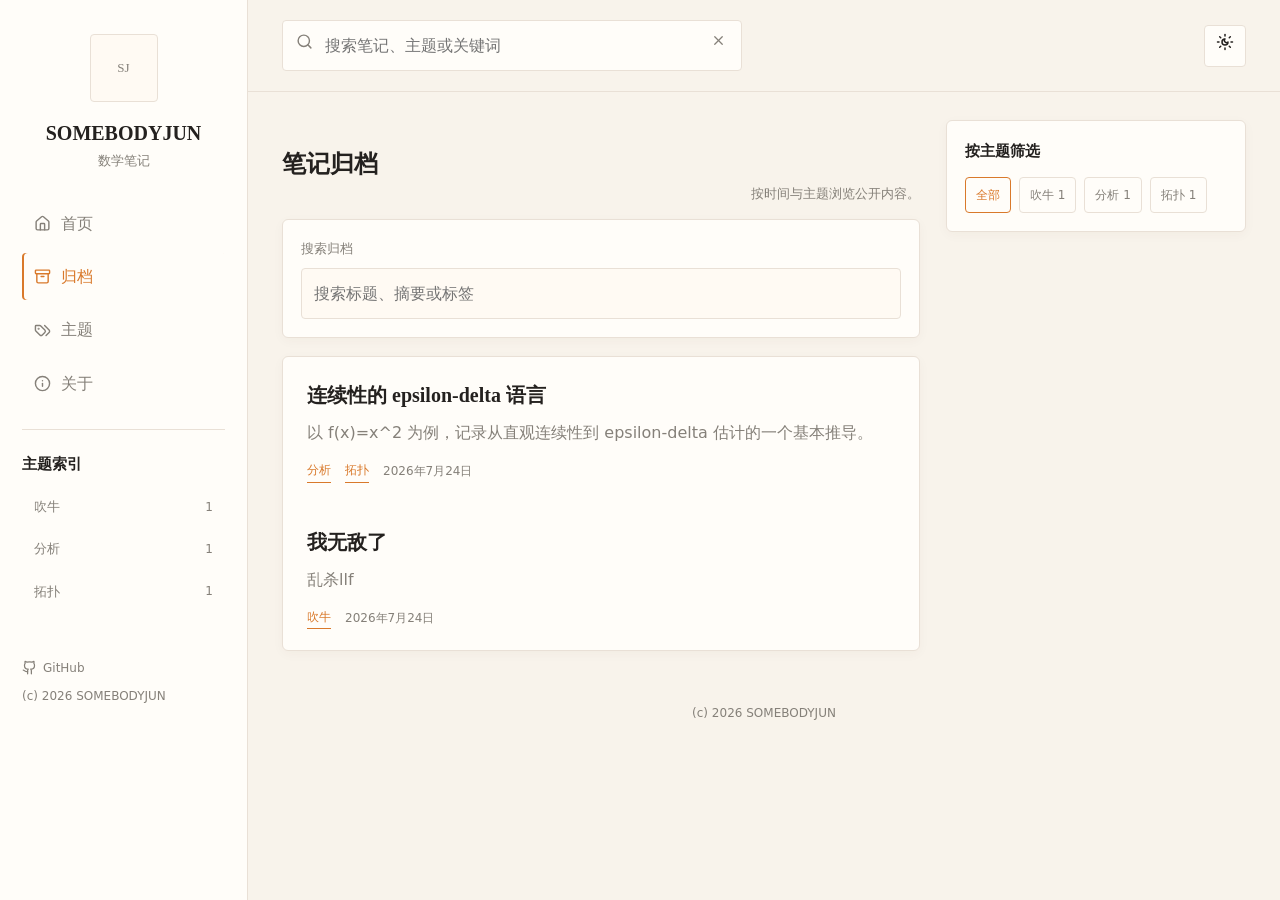
==== commit f7d9e818: "Deploy notes site 2026-07-24 15:20" ====
--- a/archive/index.html
+++ b/archive/index.html
@@ -1,5 +1,5 @@
-<!DOCTYPE html><html lang="zh-CN"> <head><meta charset="utf-8"><meta name="viewport" content="width=device-width, initial-scale=1"><meta name="description" content="SOMEBODYJUN 的数学笔记归档。"><meta name="theme-color" content="#f6f4ef"><title>归档 | SOMEBODYJUN</title><link rel="stylesheet" href="/_astro/archive.BNDAt-O3.css"></head> <body> <div class="site-shell"> <aside class="sidebar" data-sidebar> <a class="brand" href="/" aria-label="SOMEBODYJUN 首页"> <span class="avatar" aria-hidden="true">SJ</span> <strong>SOMEBODYJUN</strong> <span>数学笔记</span> </a> <nav class="nav-list" aria-label="主导航"> <a class="nav-link" href="/"> <span class="left"><svg xmlns="http://www.w3.org/2000/svg" stroke-width="2" width="17" height="17" stroke="currentColor" stroke-linecap="round" stroke-linejoin="round" fill="none" viewBox="0 0 24 24" aria-hidden="true" class="lucide lucide-house">  <path d="M15 21v-8a1 1 0 0 0-1-1h-4a1 1 0 0 0-1 1v8"></path> <path d="M3 10a2 2 0 0 1 .709-1.528l7-5.999a2 2 0 0 1 2.582 0l7 5.999A2 2 0 0 1 21 10v9a2 2 0 0 1-2 2H5a2 2 0 0 1-2-2z"></path>  </svg><span>首页</span></span> </a> <a class="nav-link active" href="/archive/"> <span class="left"><svg xmlns="http://www.w3.org/2000/svg" stroke-width="2" width="17" height="17" stroke="currentColor" stroke-linecap="round" stroke-linejoin="round" fill="none" viewBox="0 0 24 24" aria-hidden="true" class="lucide lucide-archive">  <rect width="20" height="5" x="2" y="3" rx="1"></rect> <path d="M4 8v11a2 2 0 0 0 2 2h12a2 2 0 0 0 2-2V8"></path> <path d="M10 12h4"></path>  </svg><span>归档</span></span> </a> <a class="nav-link" href="/#tags"> <span class="left"><svg xmlns="http://www.w3.org/2000/svg" stroke-width="2" width="17" height="17" stroke="currentColor" stroke-linecap="round" stroke-linejoin="round" fill="none" viewBox="0 0 24 24" aria-hidden="true" class="lucide lucide-tags">  <path d="m15 5 6.3 6.3a2.4 2.4 0 0 1 0 3.4L17 19"></path> <path d="M9.586 5.586A2 2 0 0 0 8.172 5H3a1 1 0 0 0-1 1v5.172a2 2 0 0 0 .586 1.414L8.29 18.29a2.426 2.426 0 0 0 3.42 0l3.58-3.58a2.426 2.426 0 0 0 0-3.42z"></path> <circle cx="6.5" cy="9.5" r=".5" fill="currentColor"></circle>  </svg><span>主题</span></span> </a> <a class="nav-link" href="/#about"> <span class="left"><svg xmlns="http://www.w3.org/2000/svg" stroke-width="2" width="17" height="17" stroke="currentColor" stroke-linecap="round" stroke-linejoin="round" fill="none" viewBox="0 0 24 24" aria-hidden="true" class="lucide lucide-info">  <circle cx="12" cy="12" r="10"></circle> <path d="M12 16v-4"></path> <path d="M12 8h.01"></path>  </svg><span>关于</span></span> </a> </nav> <section class="sidebar-section" aria-labelledby="topic-navigation"> <h2 id="topic-navigation">主题索引</h2> <div class="category-list"> <a class="category-link" href="/archive/?tag=%E5%88%86%E6%9E%90"> <span>分析</span><span>1</span> </a><a class="category-link" href="/archive/?tag=%E6%8B%93%E6%89%91"> <span>拓扑</span><span>1</span> </a> </div> </section> <div class="sidebar-footer"> <a href="https://github.com/SOMEBODYJUN" target="_blank" rel="noreferrer"> <svg xmlns="http://www.w3.org/2000/svg" stroke-width="2" width="15" height="15" stroke="currentColor" stroke-linecap="round" stroke-linejoin="round" fill="none" viewBox="0 0 24 24" aria-hidden="true" class="lucide lucide-github">  <path d="M15 22v-4a4.8 4.8 0 0 0-1-3.5c3 0 6-2 6-5.5.08-1.25-.27-2.48-1-3.5.28-1.15.28-2.35 0-3.5 0 0-1 0-3 1.5-2.64-.5-5.36-.5-8 0C6 2 5 2 5 2c-.3 1.15-.3 2.35 0 3.5A5.403 5.403 0 0 0 4 9c0 3.5 3 5.5 6 5.5-.39.49-.68 1.05-.85 1.65-.17.6-.22 1.23-.15 1.85v4"></path> <path d="M9 18c-4.51 2-5-2-7-2"></path>  </svg> GitHub
-</a> <div>(c) 2026 SOMEBODYJUN</div> </div> </aside> <main class="main-area"> <header class="topbar"> <button class="icon-button mobile-menu" data-menu-toggle type="button" aria-label="打开菜单" aria-expanded="false" title="打开菜单"> <svg xmlns="http://www.w3.org/2000/svg" stroke-width="2" width="19" height="19" stroke="currentColor" stroke-linecap="round" stroke-linejoin="round" fill="none" viewBox="0 0 24 24" aria-hidden="true" class="lucide lucide-menu">  <line x1="4" x2="20" y1="12" y2="12"></line> <line x1="4" x2="20" y1="6" y2="6"></line> <line x1="4" x2="20" y1="18" y2="18"></line>  </svg> </button> <form class="search-box" data-search-form role="search"> <svg xmlns="http://www.w3.org/2000/svg" stroke-width="2" width="17" height="17" stroke="currentColor" stroke-linecap="round" stroke-linejoin="round" fill="none" viewBox="0 0 24 24" aria-hidden="true" class="lucide lucide-search">  <circle cx="11" cy="11" r="8"></circle> <path d="m21 21-4.3-4.3"></path>  </svg> <input name="q" type="search" placeholder="搜索笔记、主题或关键词" aria-label="搜索笔记"> <button data-clear-search type="button" aria-label="清除搜索" title="清除搜索"><svg xmlns="http://www.w3.org/2000/svg" stroke-width="2" width="15" height="15" stroke="currentColor" stroke-linecap="round" stroke-linejoin="round" fill="none" viewBox="0 0 24 24" aria-hidden="true" class="lucide lucide-x">  <path d="M18 6 6 18"></path> <path d="m6 6 12 12"></path>  </svg></button> </form> <button class="icon-button" data-theme-toggle type="button" aria-label="切换明暗主题" title="切换明暗主题"> <svg xmlns="http://www.w3.org/2000/svg" stroke-width="2" width="18" height="18" stroke="currentColor" stroke-linecap="round" stroke-linejoin="round" fill="none" viewBox="0 0 24 24" aria-hidden="true" class="lucide lucide-sun-moon">  <path d="M12 8a2.83 2.83 0 0 0 4 4 4 4 0 1 1-4-4"></path> <path d="M12 2v2"></path> <path d="M12 20v2"></path> <path d="m4.9 4.9 1.4 1.4"></path> <path d="m17.7 17.7 1.4 1.4"></path> <path d="M2 12h2"></path> <path d="M20 12h2"></path> <path d="m6.3 17.7-1.4 1.4"></path> <path d="m19.1 4.9-1.4 1.4"></path>  </svg> </button> </header>  <div class="content-grid archive-grid"> <section class="page-main"> <div class="section-title"> <h1>笔记归档</h1> <p>按时间与主题浏览公开内容。</p> </div> <div class="archive-toolbar card"> <label for="archive-search">搜索归档</label> <input id="archive-search" type="search" placeholder="搜索标题、摘要或标签" autocomplete="off"> </div> <div class="article-list card" data-archive-list> <div data-note data-search="连续性的 epsilon-delta 语言 以 f(x)=x^2 为例，记录从直观连续性到 epsilon-delta 估计的一个基本推导。 分析 拓扑" data-tags="分析|拓扑"> <a class="article-card" href="/notes/continuity-epsilon-delta/"> <div> <h3>连续性的 epsilon-delta 语言</h3> <p>以 f(x)=x^2 为例，记录从直观连续性到 epsilon-delta 估计的一个基本推导。</p> <div class="meta"> <span class="tag">分析</span><span class="tag">拓扑</span> <span>2026年7月24日</span> </div> </div> </a> </div> </div> <p class="archive-empty" data-archive-empty hidden>没有找到匹配的笔记。</p> </section> <aside class="rightbar"> <section class="widget card"> <h2>按主题筛选</h2> <div class="tag-cloud"> <button class="tag-button active" type="button" data-tag-filter="">全部</button> <button class="tag-button" type="button" data-tag-filter="分析">分析 1</button><button class="tag-button" type="button" data-tag-filter="拓扑">拓扑 1</button> </div> </section> </aside> </div> <script>
+<!DOCTYPE html><html lang="zh-CN"> <head><meta charset="utf-8"><meta name="viewport" content="width=device-width, initial-scale=1"><meta name="description" content="SOMEBODYJUN 的数学笔记归档。"><meta name="theme-color" content="#f8f3eb" data-theme-color><title>归档 | SOMEBODYJUN</title><link rel="stylesheet" href="/_astro/archive.Q9fQZPSA.css"></head> <body> <div class="site-shell"> <aside class="sidebar" data-sidebar> <a class="brand" href="/" aria-label="SOMEBODYJUN 首页"> <span class="avatar" aria-hidden="true">SJ</span> <strong>SOMEBODYJUN</strong> <span>数学笔记</span> </a> <nav class="nav-list" aria-label="主导航"> <a class="nav-link" href="/"> <span class="left"><svg xmlns="http://www.w3.org/2000/svg" stroke-width="2" width="17" height="17" stroke="currentColor" stroke-linecap="round" stroke-linejoin="round" fill="none" viewBox="0 0 24 24" aria-hidden="true" class="lucide lucide-house">  <path d="M15 21v-8a1 1 0 0 0-1-1h-4a1 1 0 0 0-1 1v8"></path> <path d="M3 10a2 2 0 0 1 .709-1.528l7-5.999a2 2 0 0 1 2.582 0l7 5.999A2 2 0 0 1 21 10v9a2 2 0 0 1-2 2H5a2 2 0 0 1-2-2z"></path>  </svg><span>首页</span></span> </a> <a class="nav-link active" href="/archive/"> <span class="left"><svg xmlns="http://www.w3.org/2000/svg" stroke-width="2" width="17" height="17" stroke="currentColor" stroke-linecap="round" stroke-linejoin="round" fill="none" viewBox="0 0 24 24" aria-hidden="true" class="lucide lucide-archive">  <rect width="20" height="5" x="2" y="3" rx="1"></rect> <path d="M4 8v11a2 2 0 0 0 2 2h12a2 2 0 0 0 2-2V8"></path> <path d="M10 12h4"></path>  </svg><span>归档</span></span> </a> <a class="nav-link" href="/#tags"> <span class="left"><svg xmlns="http://www.w3.org/2000/svg" stroke-width="2" width="17" height="17" stroke="currentColor" stroke-linecap="round" stroke-linejoin="round" fill="none" viewBox="0 0 24 24" aria-hidden="true" class="lucide lucide-tags">  <path d="m15 5 6.3 6.3a2.4 2.4 0 0 1 0 3.4L17 19"></path> <path d="M9.586 5.586A2 2 0 0 0 8.172 5H3a1 1 0 0 0-1 1v5.172a2 2 0 0 0 .586 1.414L8.29 18.29a2.426 2.426 0 0 0 3.42 0l3.58-3.58a2.426 2.426 0 0 0 0-3.42z"></path> <circle cx="6.5" cy="9.5" r=".5" fill="currentColor"></circle>  </svg><span>主题</span></span> </a> <a class="nav-link" href="/#about"> <span class="left"><svg xmlns="http://www.w3.org/2000/svg" stroke-width="2" width="17" height="17" stroke="currentColor" stroke-linecap="round" stroke-linejoin="round" fill="none" viewBox="0 0 24 24" aria-hidden="true" class="lucide lucide-info">  <circle cx="12" cy="12" r="10"></circle> <path d="M12 16v-4"></path> <path d="M12 8h.01"></path>  </svg><span>关于</span></span> </a> </nav> <section class="sidebar-section" aria-labelledby="topic-navigation"> <h2 id="topic-navigation">主题索引</h2> <div class="category-list"> <a class="category-link" href="/archive/?tag=%E5%90%B9%E7%89%9B"> <span>吹牛</span><span>1</span> </a><a class="category-link" href="/archive/?tag=%E5%88%86%E6%9E%90"> <span>分析</span><span>1</span> </a><a class="category-link" href="/archive/?tag=%E6%8B%93%E6%89%91"> <span>拓扑</span><span>1</span> </a> </div> </section> <div class="sidebar-footer"> <a href="https://github.com/SOMEBODYJUN" target="_blank" rel="noreferrer"> <svg xmlns="http://www.w3.org/2000/svg" stroke-width="2" width="15" height="15" stroke="currentColor" stroke-linecap="round" stroke-linejoin="round" fill="none" viewBox="0 0 24 24" aria-hidden="true" class="lucide lucide-github">  <path d="M15 22v-4a4.8 4.8 0 0 0-1-3.5c3 0 6-2 6-5.5.08-1.25-.27-2.48-1-3.5.28-1.15.28-2.35 0-3.5 0 0-1 0-3 1.5-2.64-.5-5.36-.5-8 0C6 2 5 2 5 2c-.3 1.15-.3 2.35 0 3.5A5.403 5.403 0 0 0 4 9c0 3.5 3 5.5 6 5.5-.39.49-.68 1.05-.85 1.65-.17.6-.22 1.23-.15 1.85v4"></path> <path d="M9 18c-4.51 2-5-2-7-2"></path>  </svg> GitHub
+</a> <div>(c) 2026 SOMEBODYJUN</div> </div> </aside> <button class="sidebar-backdrop" data-menu-backdrop type="button" aria-label="关闭菜单" tabindex="-1"></button> <main class="main-area"> <header class="topbar"> <button class="icon-button mobile-menu" data-menu-toggle type="button" aria-label="打开菜单" aria-expanded="false" title="打开菜单"> <svg xmlns="http://www.w3.org/2000/svg" stroke-width="2" width="19" height="19" stroke="currentColor" stroke-linecap="round" stroke-linejoin="round" fill="none" viewBox="0 0 24 24" aria-hidden="true" class="lucide lucide-menu">  <line x1="4" x2="20" y1="12" y2="12"></line> <line x1="4" x2="20" y1="6" y2="6"></line> <line x1="4" x2="20" y1="18" y2="18"></line>  </svg> </button> <form class="search-box" data-search-form role="search"> <svg xmlns="http://www.w3.org/2000/svg" stroke-width="2" width="17" height="17" stroke="currentColor" stroke-linecap="round" stroke-linejoin="round" fill="none" viewBox="0 0 24 24" aria-hidden="true" class="lucide lucide-search">  <circle cx="11" cy="11" r="8"></circle> <path d="m21 21-4.3-4.3"></path>  </svg> <input name="q" type="search" placeholder="搜索笔记、主题或关键词" aria-label="搜索笔记"> <button data-clear-search type="button" aria-label="清除搜索" title="清除搜索"><svg xmlns="http://www.w3.org/2000/svg" stroke-width="2" width="15" height="15" stroke="currentColor" stroke-linecap="round" stroke-linejoin="round" fill="none" viewBox="0 0 24 24" aria-hidden="true" class="lucide lucide-x">  <path d="M18 6 6 18"></path> <path d="m6 6 12 12"></path>  </svg></button> </form> <button class="icon-button" data-theme-toggle type="button" aria-label="切换明暗主题" title="切换明暗主题" aria-pressed="false"> <svg xmlns="http://www.w3.org/2000/svg" stroke-width="2" width="18" height="18" stroke="currentColor" stroke-linecap="round" stroke-linejoin="round" fill="none" viewBox="0 0 24 24" aria-hidden="true" class="lucide lucide-sun-moon">  <path d="M12 8a2.83 2.83 0 0 0 4 4 4 4 0 1 1-4-4"></path> <path d="M12 2v2"></path> <path d="M12 20v2"></path> <path d="m4.9 4.9 1.4 1.4"></path> <path d="m17.7 17.7 1.4 1.4"></path> <path d="M2 12h2"></path> <path d="M20 12h2"></path> <path d="m6.3 17.7-1.4 1.4"></path> <path d="m19.1 4.9-1.4 1.4"></path>  </svg> </button> </header>  <div class="content-grid archive-grid"> <section class="page-main"> <div class="section-title"> <h1>笔记归档</h1> <p>按时间与主题浏览公开内容。</p> </div> <div class="archive-toolbar card"> <label for="archive-search">搜索归档</label> <input id="archive-search" type="search" placeholder="搜索标题、摘要或标签" autocomplete="off"> </div> <div class="article-list card" data-archive-list> <div data-note data-search="连续性的 epsilon-delta 语言 以 f(x)=x^2 为例，记录从直观连续性到 epsilon-delta 估计的一个基本推导。 分析 拓扑" data-tags="分析|拓扑"> <a class="article-card" href="/notes/continuity-epsilon-delta/"> <div> <h3>连续性的 epsilon-delta 语言</h3> <p>以 f(x)=x^2 为例，记录从直观连续性到 epsilon-delta 估计的一个基本推导。</p> <div class="meta"> <span class="tag">分析</span><span class="tag">拓扑</span> <span>2026年7月24日</span> </div> </div> </a> </div><div data-note data-search="我无敌了 乱杀llf 吹牛" data-tags="吹牛"> <a class="article-card" href="/notes/测试副本/"> <div> <h3>我无敌了</h3> <p>乱杀llf</p> <div class="meta"> <span class="tag">吹牛</span> <span>2026年7月24日</span> </div> </div> </a> </div> </div> <p class="archive-empty" data-archive-empty hidden>没有找到匹配的笔记。</p> </section> <aside class="rightbar"> <section class="widget card"> <h2>按主题筛选</h2> <div class="tag-cloud"> <button class="tag-button active" type="button" data-tag-filter="">全部</button> <button class="tag-button" type="button" data-tag-filter="吹牛">吹牛 1</button><button class="tag-button" type="button" data-tag-filter="分析">分析 1</button><button class="tag-button" type="button" data-tag-filter="拓扑">拓扑 1</button> </div> </section> </aside> </div> <script>
     const params = new URLSearchParams(window.location.search);
     const searchInput = document.querySelector("#archive-search");
     const noteRows = [...document.querySelectorAll("[data-note]")];
@@ -7,7 +7,16 @@
     const noResults = document.querySelector("[data-archive-empty]");
     let activeTag = params.get("tag") || "";
     if (searchInput) searchInput.value = params.get("q") || "";
-    function applyFilters() {
+    function syncUrl(method) {
+      const url = new URL(window.location.href);
+      const query = (searchInput?.value || "").trim();
+      if (query) url.searchParams.set("q", query);
+      else url.searchParams.delete("q");
+      if (activeTag) url.searchParams.set("tag", activeTag);
+      else url.searchParams.delete("tag");
+      window.history[method]({}, "", `${url.pathname}${url.search}${url.hash}`);
+    }
+    function applyFilters(historyMethod) {
       const query = (searchInput?.value || "").trim().toLowerCase();
       let visible = 0;
       noteRows.forEach((row) => {
@@ -19,31 +28,57 @@
       });
       if (noResults) noResults.hidden = noteRows.length === 0 || visible !== 0;
       filterButtons.forEach((button) => button.classList.toggle("active", button.dataset.tagFilter === activeTag));
+      if (historyMethod) syncUrl(historyMethod);
     }
-    searchInput?.addEventListener("input", applyFilters);
+    searchInput?.addEventListener("input", () => applyFilters("replaceState"));
     filterButtons.forEach((button) => button.addEventListener("click", () => {
       activeTag = button.dataset.tagFilter || "";
+      applyFilters("pushState");
+    }));
+    window.addEventListener("popstate", () => {
+      const currentParams = new URLSearchParams(window.location.search);
+      activeTag = currentParams.get("tag") || "";
+      if (searchInput) searchInput.value = currentParams.get("q") || "";
       applyFilters();
-    }));
+    });
     applyFilters();
   </script>  <footer class="site-footer">(c) 2026 SOMEBODYJUN</footer> </main> </div> <script>
-      const savedTheme = localStorage.getItem("site-theme");
-      if (savedTheme) document.documentElement.dataset.theme = savedTheme;
-      document.querySelector("[data-theme-toggle]")?.addEventListener("click", () => {
+      const themeToggle = document.querySelector("[data-theme-toggle]");
+      const themeColor = document.querySelector("[data-theme-color]");
+      const applyTheme = (theme) => {
+        document.documentElement.dataset.theme = theme;
+        themeToggle?.setAttribute("aria-pressed", String(theme === "dark"));
+        themeColor?.setAttribute("content", theme === "dark" ? "#171513" : "#f8f3eb");
+      };
+      applyTheme(localStorage.getItem("site-theme") === "dark" ? "dark" : "light");
+      themeToggle?.addEventListener("click", () => {
         const nextTheme = document.documentElement.dataset.theme === "dark" ? "light" : "dark";
-        document.documentElement.dataset.theme = nextTheme;
+        applyTheme(nextTheme);
         localStorage.setItem("site-theme", nextTheme);
       });
       const menuToggle = document.querySelector("[data-menu-toggle]");
       const sidebar = document.querySelector("[data-sidebar]");
+      const menuBackdrop = document.querySelector("[data-menu-backdrop]");
+      const setMenuOpen = (isOpen) => {
+        sidebar?.classList.toggle("open", isOpen);
+        document.documentElement.classList.toggle("menu-open", isOpen);
+        document.body.classList.toggle("menu-open", isOpen);
+        menuToggle?.setAttribute("aria-expanded", String(isOpen));
+        menuToggle?.setAttribute("aria-label", isOpen ? "关闭菜单" : "打开菜单");
+        menuToggle?.setAttribute("title", isOpen ? "关闭菜单" : "打开菜单");
+      };
       menuToggle?.addEventListener("click", () => {
-        const isOpen = !sidebar?.classList.contains("open");
-        sidebar?.classList.toggle("open", isOpen);
-        menuToggle.setAttribute("aria-expanded", String(isOpen));
+        setMenuOpen(!sidebar?.classList.contains("open"));
+      });
+      menuBackdrop?.addEventListener("click", () => setMenuOpen(false));
+      document.addEventListener("keydown", (event) => {
+        if (event.key === "Escape") setMenuOpen(false);
+      });
+      window.matchMedia("(min-width: 961px)").addEventListener("change", (event) => {
+        if (event.matches) setMenuOpen(false);
       });
       document.querySelectorAll("[data-sidebar] a[href]").forEach((link) => link.addEventListener("click", () => {
-        sidebar?.classList.remove("open");
-        menuToggle?.setAttribute("aria-expanded", "false");
+        setMenuOpen(false);
       }));
       document.querySelector("[data-search-form]")?.addEventListener("submit", (event) => {
         event.preventDefault();
--- a/_astro/archive.Q9fQZPSA.css
+++ b/_astro/archive.Q9fQZPSA.css
@@ -0,0 +1 @@
+@font-face{font-display:block;font-family:KaTeX_AMS;font-style:normal;font-weight:400;src:url(/_astro/KaTeX_AMS-Regular.BQhdFMY1.woff2) format("woff2"),url(/_astro/KaTeX_AMS-Regular.DMm9YOAa.woff) format("woff"),url(/_astro/KaTeX_AMS-Regular.DRggAlZN.ttf) format("truetype")}@font-face{font-display:block;font-family:KaTeX_Caligraphic;font-style:normal;font-weight:700;src:url(/_astro/KaTeX_Caligraphic-Bold.Dq_IR9rO.woff2) format("woff2"),url(/_astro/KaTeX_Caligraphic-Bold.BEiXGLvX.woff) format("woff"),url(/_astro/KaTeX_Caligraphic-Bold.ATXxdsX0.ttf) format("truetype")}@font-face{font-display:block;font-family:KaTeX_Caligraphic;font-style:normal;font-weight:400;src:url(/_astro/KaTeX_Caligraphic-Regular.Di6jR-x-.woff2) format("woff2"),url(/_astro/KaTeX_Caligraphic-Regular.CTRA-rTL.woff) format("woff"),url(/_astro/KaTeX_Caligraphic-Regular.wX97UBjC.ttf) format("truetype")}@font-face{font-display:block;font-family:KaTeX_Fraktur;font-style:normal;font-weight:700;src:url(/_astro/KaTeX_Fraktur-Bold.CL6g_b3V.woff2) format("woff2"),url(/_astro/KaTeX_Fraktur-Bold.BsDP51OF.woff) format("woff"),url(/_astro/KaTeX_Fraktur-Bold.BdnERNNW.ttf) format("truetype")}@font-face{font-display:block;font-family:KaTeX_Fraktur;font-style:normal;font-weight:400;src:url(/_astro/KaTeX_Fraktur-Regular.CTYiF6lA.woff2) format("woff2"),url(/_astro/KaTeX_Fraktur-Regular.Dxdc4cR9.woff) format("woff"),url(/_astro/KaTeX_Fraktur-Regular.CB_wures.ttf) format("truetype")}@font-face{font-display:block;font-family:KaTeX_Main;font-style:normal;font-weight:700;src:url(/_astro/KaTeX_Main-Bold.Cx986IdX.woff2) format("woff2"),url(/_astro/KaTeX_Main-Bold.Jm3AIy58.woff) format("woff"),url(/_astro/KaTeX_Main-Bold.waoOVXN0.ttf) format("truetype")}@font-face{font-display:block;font-family:KaTeX_Main;font-style:italic;font-weight:700;src:url(/_astro/KaTeX_Main-BoldItalic.DxDJ3AOS.woff2) format("woff2"),url(/_astro/KaTeX_Main-BoldItalic.SpSLRI95.woff) format("woff"),url(/_astro/KaTeX_Main-BoldItalic.DzxPMmG6.ttf) format("truetype")}@font-face{font-display:block;font-family:KaTeX_Main;font-style:italic;font-weight:400;src:url(/_astro/KaTeX_Main-Italic.NWA7e6Wa.woff2) format("woff2"),url(/_astro/KaTeX_Main-Italic.BMLOBm91.woff) format("woff"),url(/_astro/KaTeX_Main-Italic.3WenGoN9.ttf) format("truetype")}@font-face{font-display:block;font-family:KaTeX_Main;font-style:normal;font-weight:400;src:url(/_astro/KaTeX_Main-Regular.B22Nviop.woff2) format("woff2"),url(/_astro/KaTeX_Main-Regular.Dr94JaBh.woff) format("woff"),url(/_astro/KaTeX_Main-Regular.ypZvNtVU.ttf) format("truetype")}@font-face{font-display:block;font-family:KaTeX_Math;font-style:italic;font-weight:700;src:url(/_astro/KaTeX_Math-BoldItalic.CZnvNsCZ.woff2) format("woff2"),url(/_astro/KaTeX_Math-BoldItalic.iY-2wyZ7.woff) format("woff"),url(/_astro/KaTeX_Math-BoldItalic.B3XSjfu4.ttf) format("truetype")}@font-face{font-display:block;font-family:KaTeX_Math;font-style:italic;font-weight:400;src:url(/_astro/KaTeX_Math-Italic.t53AETM-.woff2) format("woff2"),url(/_astro/KaTeX_Math-Italic.DA0__PXp.woff) format("woff"),url(/_astro/KaTeX_Math-Italic.flOr_0UB.ttf) format("truetype")}@font-face{font-display:block;font-family:KaTeX_SansSerif;font-style:normal;font-weight:700;src:url(/_astro/KaTeX_SansSerif-Bold.D1sUS0GD.woff2) format("woff2"),url(/_astro/KaTeX_SansSerif-Bold.DbIhKOiC.woff) format("woff"),url(/_astro/KaTeX_SansSerif-Bold.CFMepnvq.ttf) format("truetype")}@font-face{font-display:block;font-family:KaTeX_SansSerif;font-style:italic;font-weight:400;src:url(/_astro/KaTeX_SansSerif-Italic.C3H0VqGB.woff2) format("woff2"),url(/_astro/KaTeX_SansSerif-Italic.DN2j7dab.woff) format("woff"),url(/_astro/KaTeX_SansSerif-Italic.YYjJ1zSn.ttf) format("truetype")}@font-face{font-display:block;font-family:KaTeX_SansSerif;font-style:normal;font-weight:400;src:url(/_astro/KaTeX_SansSerif-Regular.DDBCnlJ7.woff2) format("woff2"),url(/_astro/KaTeX_SansSerif-Regular.CS6fqUqJ.woff) format("woff"),url(/_astro/KaTeX_SansSerif-Regular.BNo7hRIc.ttf) format("truetype")}@font-face{font-display:block;font-family:KaTeX_Script;font-style:normal;font-weight:400;src:url(/_astro/KaTeX_Script-Regular.D3wIWfF6.woff2) format("woff2"),url(/_astro/KaTeX_Script-Regular.D5yQViql.woff) format("woff"),url(/_astro/KaTeX_Script-Regular.C5JkGWo-.ttf) format("truetype")}@font-face{font-display:block;font-family:KaTeX_Size1;font-style:normal;font-weight:400;src:url(/_astro/KaTeX_Size1-Regular.mCD8mA8B.woff2) format("woff2"),url(/_astro/KaTeX_Size1-Regular.C195tn64.woff) format("woff"),url(/_astro/KaTeX_Size1-Regular.Dbsnue_I.ttf) format("truetype")}@font-face{font-display:block;font-family:KaTeX_Size2;font-style:normal;font-weight:400;src:url(/_astro/KaTeX_Size2-Regular.Dy4dx90m.woff2) format("woff2"),url(/_astro/KaTeX_Size2-Regular.oD1tc_U0.woff) format("woff"),url(/_astro/KaTeX_Size2-Regular.B7gKUWhC.ttf) format("truetype")}@font-face{font-display:block;font-family:KaTeX_Size3;font-style:normal;font-weight:400;src:url([data-uri]) format("woff2"),url(/_astro/KaTeX_Size3-Regular.CTq5MqoE.woff) format("woff"),url(/_astro/KaTeX_Size3-Regular.DgpXs0kz.ttf) format("truetype")}@font-face{font-display:block;font-family:KaTeX_Size4;font-style:normal;font-weight:400;src:url(/_astro/KaTeX_Size4-Regular.Dl5lxZxV.woff2) format("woff2"),url(/_astro/KaTeX_Size4-Regular.BF-4gkZK.woff) format("woff"),url(/_astro/KaTeX_Size4-Regular.DWFBv043.ttf) format("truetype")}@font-face{font-display:block;font-family:KaTeX_Typewriter;font-style:normal;font-weight:400;src:url(/_astro/KaTeX_Typewriter-Regular.CO6r4hn1.woff2) format("woff2"),url(/_astro/KaTeX_Typewriter-Regular.C0xS9mPB.woff) format("woff"),url(/_astro/KaTeX_Typewriter-Regular.D3Ib7_Hf.ttf) format("truetype")}.katex{font: 1.21em KaTeX_Main,Times New Roman,serif;line-height:1.2;position:relative;text-indent:0;text-rendering:auto}.katex *{-ms-high-contrast-adjust:none!important;border-color:currentColor}.katex .katex-version:after{content:"0.16.47"}.katex .katex-mathml{border:0;-webkit-clip-path:inset(50%);clip-path:inset(50%);height:1px;overflow:hidden;padding:0;position:absolute;width:1px}.katex .katex-html>.newline{display:block}.katex .base{position:relative;white-space:nowrap;width:-webkit-min-content;width:-moz-min-content;width:min-content}.katex .base,.katex .strut{display:inline-block}.katex .textbf{font-weight:700}.katex .textit{font-style:italic}.katex .textrm{font-family:KaTeX_Main}.katex .textsf{font-family:KaTeX_SansSerif}.katex .texttt{font-family:KaTeX_Typewriter}.katex .mathnormal{font-family:KaTeX_Math;font-style:italic}.katex .mathit{font-family:KaTeX_Main;font-style:italic}.katex .mathrm{font-style:normal}.katex .mathbf{font-family:KaTeX_Main;font-weight:700}.katex .boldsymbol{font-family:KaTeX_Math;font-style:italic;font-weight:700}.katex .amsrm,.katex .mathbb,.katex .textbb{font-family:KaTeX_AMS}.katex .mathcal{font-family:KaTeX_Caligraphic}.katex .mathfrak,.katex .textfrak{font-family:KaTeX_Fraktur}.katex .mathboldfrak,.katex .textboldfrak{font-family:KaTeX_Fraktur;font-weight:700}.katex .mathtt{font-family:KaTeX_Typewriter}.katex .mathscr,.katex .textscr{font-family:KaTeX_Script}.katex .mathsf,.katex .textsf{font-family:KaTeX_SansSerif}.katex .mathboldsf,.katex .textboldsf{font-family:KaTeX_SansSerif;font-weight:700}.katex .mathitsf,.katex .mathsfit,.katex .textitsf{font-family:KaTeX_SansSerif;font-style:italic}.katex .mainrm{font-family:KaTeX_Main;font-style:normal}.katex .vlist-t{border-collapse:collapse;display:inline-table;table-layout:fixed}.katex .vlist-r{display:table-row}.katex .vlist{display:table-cell;position:relative;vertical-align:bottom}.katex .vlist>span{display:block;height:0;position:relative}.katex .vlist>span>span{display:inline-block}.katex .vlist>span>.pstrut{overflow:hidden;width:0}.katex .vlist-t2{margin-right:-2px}.katex .vlist-s{display:table-cell;font-size:1px;min-width:2px;vertical-align:bottom;width:2px}.katex .vbox{align-items:baseline;display:inline-flex;flex-direction:column}.katex .hbox{width:100%}.katex .hbox,.katex .thinbox{display:inline-flex;flex-direction:row}.katex .thinbox{max-width:0;width:0}.katex .msupsub{text-align:left}.katex .mfrac>span>span{text-align:center}.katex .mfrac .frac-line{border-bottom-style:solid;display:inline-block;width:100%}.katex .hdashline,.katex .hline,.katex .mfrac .frac-line,.katex .overline .overline-line,.katex .rule,.katex .underline .underline-line{min-height:1px}.katex .mspace{display:inline-block}.katex .smash{display:inline;line-height:0}.katex .clap,.katex .llap,.katex .rlap{position:relative;width:0}.katex .clap>.inner,.katex .llap>.inner,.katex .rlap>.inner{position:absolute}.katex .clap>.fix,.katex .llap>.fix,.katex .rlap>.fix{display:inline-block}.katex .llap>.inner{right:0}.katex .clap>.inner,.katex .rlap>.inner{left:0}.katex .clap>.inner>span{margin-left:-50%;margin-right:50%}.katex .rule{border:0 solid;display:inline-block;position:relative}.katex .hline,.katex .overline .overline-line,.katex .underline .underline-line{border-bottom-style:solid;display:inline-block;width:100%}.katex .hdashline{border-bottom-style:dashed;display:inline-block;width:100%}.katex .sqrt>.root{margin-left:.2777777778em;margin-right:-.5555555556em}.katex .fontsize-ensurer.reset-size1.size1,.katex .sizing.reset-size1.size1{font-size:1em}.katex .fontsize-ensurer.reset-size1.size2,.katex .sizing.reset-size1.size2{font-size:1.2em}.katex .fontsize-ensurer.reset-size1.size3,.katex .sizing.reset-size1.size3{font-size:1.4em}.katex .fontsize-ensurer.reset-size1.size4,.katex .sizing.reset-size1.size4{font-size:1.6em}.katex .fontsize-ensurer.reset-size1.size5,.katex .sizing.reset-size1.size5{font-size:1.8em}.katex .fontsize-ensurer.reset-size1.size6,.katex .sizing.reset-size1.size6{font-size:2em}.katex .fontsize-ensurer.reset-size1.size7,.katex .sizing.reset-size1.size7{font-size:2.4em}.katex .fontsize-ensurer.reset-size1.size8,.katex .sizing.reset-size1.size8{font-size:2.88em}.katex .fontsize-ensurer.reset-size1.size9,.katex .sizing.reset-size1.size9{font-size:3.456em}.katex .fontsize-ensurer.reset-size1.size10,.katex .sizing.reset-size1.size10{font-size:4.148em}.katex .fontsize-ensurer.reset-size1.size11,.katex .sizing.reset-size1.size11{font-size:4.976em}.katex .fontsize-ensurer.reset-size2.size1,.katex .sizing.reset-size2.size1{font-size:.8333333333em}.katex .fontsize-ensurer.reset-size2.size2,.katex .sizing.reset-size2.size2{font-size:1em}.katex .fontsize-ensurer.reset-size2.size3,.katex .sizing.reset-size2.size3{font-size:1.1666666667em}.katex .fontsize-ensurer.reset-size2.size4,.katex .sizing.reset-size2.size4{font-size:1.3333333333em}.katex .fontsize-ensurer.reset-size2.size5,.katex .sizing.reset-size2.size5{font-size:1.5em}.katex .fontsize-ensurer.reset-size2.size6,.katex .sizing.reset-size2.size6{font-size:1.6666666667em}.katex .fontsize-ensurer.reset-size2.size7,.katex .sizing.reset-size2.size7{font-size:2em}.katex .fontsize-ensurer.reset-size2.size8,.katex .sizing.reset-size2.size8{font-size:2.4em}.katex .fontsize-ensurer.reset-size2.size9,.katex .sizing.reset-size2.size9{font-size:2.88em}.katex .fontsize-ensurer.reset-size2.size10,.katex .sizing.reset-size2.size10{font-size:3.4566666667em}.katex .fontsize-ensurer.reset-size2.size11,.katex .sizing.reset-size2.size11{font-size:4.1466666667em}.katex .fontsize-ensurer.reset-size3.size1,.katex .sizing.reset-size3.size1{font-size:.7142857143em}.katex .fontsize-ensurer.reset-size3.size2,.katex .sizing.reset-size3.size2{font-size:.8571428571em}.katex .fontsize-ensurer.reset-size3.size3,.katex .sizing.reset-size3.size3{font-size:1em}.katex .fontsize-ensurer.reset-size3.size4,.katex .sizing.reset-size3.size4{font-size:1.1428571429em}.katex .fontsize-ensurer.reset-size3.size5,.katex .sizing.reset-size3.size5{font-size:1.2857142857em}.katex .fontsize-ensurer.reset-size3.size6,.katex .sizing.reset-size3.size6{font-size:1.4285714286em}.katex .fontsize-ensurer.reset-size3.size7,.katex .sizing.reset-size3.size7{font-size:1.7142857143em}.katex .fontsize-ensurer.reset-size3.size8,.katex .sizing.reset-size3.size8{font-size:2.0571428571em}.katex .fontsize-ensurer.reset-size3.size9,.katex .sizing.reset-size3.size9{font-size:2.4685714286em}.katex .fontsize-ensurer.reset-size3.size10,.katex .sizing.reset-size3.size10{font-size:2.9628571429em}.katex .fontsize-ensurer.reset-size3.size11,.katex .sizing.reset-size3.size11{font-size:3.5542857143em}.katex .fontsize-ensurer.reset-size4.size1,.katex .sizing.reset-size4.size1{font-size:.625em}.katex .fontsize-ensurer.reset-size4.size2,.katex .sizing.reset-size4.size2{font-size:.75em}.katex .fontsize-ensurer.reset-size4.size3,.katex .sizing.reset-size4.size3{font-size:.875em}.katex .fontsize-ensurer.reset-size4.size4,.katex .sizing.reset-size4.size4{font-size:1em}.katex .fontsize-ensurer.reset-size4.size5,.katex .sizing.reset-size4.size5{font-size:1.125em}.katex .fontsize-ensurer.reset-size4.size6,.katex .sizing.reset-size4.size6{font-size:1.25em}.katex .fontsize-ensurer.reset-size4.size7,.katex .sizing.reset-size4.size7{font-size:1.5em}.katex .fontsize-ensurer.reset-size4.size8,.katex .sizing.reset-size4.size8{font-size:1.8em}.katex .fontsize-ensurer.reset-size4.size9,.katex .sizing.reset-size4.size9{font-size:2.16em}.katex .fontsize-ensurer.reset-size4.size10,.katex .sizing.reset-size4.size10{font-size:2.5925em}.katex .fontsize-ensurer.reset-size4.size11,.katex .sizing.reset-size4.size11{font-size:3.11em}.katex .fontsize-ensurer.reset-size5.size1,.katex .sizing.reset-size5.size1{font-size:.5555555556em}.katex .fontsize-ensurer.reset-size5.size2,.katex .sizing.reset-size5.size2{font-size:.6666666667em}.katex .fontsize-ensurer.reset-size5.size3,.katex .sizing.reset-size5.size3{font-size:.7777777778em}.katex .fontsize-ensurer.reset-size5.size4,.katex .sizing.reset-size5.size4{font-size:.8888888889em}.katex .fontsize-ensurer.reset-size5.size5,.katex .sizing.reset-size5.size5{font-size:1em}.katex .fontsize-ensurer.reset-size5.size6,.katex .sizing.reset-size5.size6{font-size:1.1111111111em}.katex .fontsize-ensurer.reset-size5.size7,.katex .sizing.reset-size5.size7{font-size:1.3333333333em}.katex .fontsize-ensurer.reset-size5.size8,.katex .sizing.reset-size5.size8{font-size:1.6em}.katex .fontsize-ensurer.reset-size5.size9,.katex .sizing.reset-size5.size9{font-size:1.92em}.katex .fontsize-ensurer.reset-size5.size10,.katex .sizing.reset-size5.size10{font-size:2.3044444444em}.katex .fontsize-ensurer.reset-size5.size11,.katex .sizing.reset-size5.size11{font-size:2.7644444444em}.katex .fontsize-ensurer.reset-size6.size1,.katex .sizing.reset-size6.size1{font-size:.5em}.katex .fontsize-ensurer.reset-size6.size2,.katex .sizing.reset-size6.size2{font-size:.6em}.katex .fontsize-ensurer.reset-size6.size3,.katex .sizing.reset-size6.size3{font-size:.7em}.katex .fontsize-ensurer.reset-size6.size4,.katex .sizing.reset-size6.size4{font-size:.8em}.katex .fontsize-ensurer.reset-size6.size5,.katex .sizing.reset-size6.size5{font-size:.9em}.katex .fontsize-ensurer.reset-size6.size6,.katex .sizing.reset-size6.size6{font-size:1em}.katex .fontsize-ensurer.reset-size6.size7,.katex .sizing.reset-size6.size7{font-size:1.2em}.katex .fontsize-ensurer.reset-size6.size8,.katex .sizing.reset-size6.size8{font-size:1.44em}.katex .fontsize-ensurer.reset-size6.size9,.katex .sizing.reset-size6.size9{font-size:1.728em}.katex .fontsize-ensurer.reset-size6.size10,.katex .sizing.reset-size6.size10{font-size:2.074em}.katex .fontsize-ensurer.reset-size6.size11,.katex .sizing.reset-size6.size11{font-size:2.488em}.katex .fontsize-ensurer.reset-size7.size1,.katex .sizing.reset-size7.size1{font-size:.4166666667em}.katex .fontsize-ensurer.reset-size7.size2,.katex .sizing.reset-size7.size2{font-size:.5em}.katex .fontsize-ensurer.reset-size7.size3,.katex .sizing.reset-size7.size3{font-size:.5833333333em}.katex .fontsize-ensurer.reset-size7.size4,.katex .sizing.reset-size7.size4{font-size:.6666666667em}.katex .fontsize-ensurer.reset-size7.size5,.katex .sizing.reset-size7.size5{font-size:.75em}.katex .fontsize-ensurer.reset-size7.size6,.katex .sizing.reset-size7.size6{font-size:.8333333333em}.katex .fontsize-ensurer.reset-size7.size7,.katex .sizing.reset-size7.size7{font-size:1em}.katex .fontsize-ensurer.reset-size7.size8,.katex .sizing.reset-size7.size8{font-size:1.2em}.katex .fontsize-ensurer.reset-size7.size9,.katex .sizing.reset-size7.size9{font-size:1.44em}.katex .fontsize-ensurer.reset-size7.size10,.katex .sizing.reset-size7.size10{font-size:1.7283333333em}.katex .fontsize-ensurer.reset-size7.size11,.katex .sizing.reset-size7.size11{font-size:2.0733333333em}.katex .fontsize-ensurer.reset-size8.size1,.katex .sizing.reset-size8.size1{font-size:.3472222222em}.katex .fontsize-ensurer.reset-size8.size2,.katex .sizing.reset-size8.size2{font-size:.4166666667em}.katex .fontsize-ensurer.reset-size8.size3,.katex .sizing.reset-size8.size3{font-size:.4861111111em}.katex .fontsize-ensurer.reset-size8.size4,.katex .sizing.reset-size8.size4{font-size:.5555555556em}.katex .fontsize-ensurer.reset-size8.size5,.katex .sizing.reset-size8.size5{font-size:.625em}.katex .fontsize-ensurer.reset-size8.size6,.katex .sizing.reset-size8.size6{font-size:.6944444444em}.katex .fontsize-ensurer.reset-size8.size7,.katex .sizing.reset-size8.size7{font-size:.8333333333em}.katex .fontsize-ensurer.reset-size8.size8,.katex .sizing.reset-size8.size8{font-size:1em}.katex .fontsize-ensurer.reset-size8.size9,.katex .sizing.reset-size8.size9{font-size:1.2em}.katex .fontsize-ensurer.reset-size8.size10,.katex .sizing.reset-size8.size10{font-size:1.4402777778em}.katex .fontsize-ensurer.reset-size8.size11,.katex .sizing.reset-size8.size11{font-size:1.7277777778em}.katex .fontsize-ensurer.reset-size9.size1,.katex .sizing.reset-size9.size1{font-size:.2893518519em}.katex .fontsize-ensurer.reset-size9.size2,.katex .sizing.reset-size9.size2{font-size:.3472222222em}.katex .fontsize-ensurer.reset-size9.size3,.katex .sizing.reset-size9.size3{font-size:.4050925926em}.katex .fontsize-ensurer.reset-size9.size4,.katex .sizing.reset-size9.size4{font-size:.462962963em}.katex .fontsize-ensurer.reset-size9.size5,.katex .sizing.reset-size9.size5{font-size:.5208333333em}.katex .fontsize-ensurer.reset-size9.size6,.katex .sizing.reset-size9.size6{font-size:.5787037037em}.katex .fontsize-ensurer.reset-size9.size7,.katex .sizing.reset-size9.size7{font-size:.6944444444em}.katex .fontsize-ensurer.reset-size9.size8,.katex .sizing.reset-size9.size8{font-size:.8333333333em}.katex .fontsize-ensurer.reset-size9.size9,.katex .sizing.reset-size9.size9{font-size:1em}.katex .fontsize-ensurer.reset-size9.size10,.katex .sizing.reset-size9.size10{font-size:1.2002314815em}.katex .fontsize-ensurer.reset-size9.size11,.katex .sizing.reset-size9.size11{font-size:1.4398148148em}.katex .fontsize-ensurer.reset-size10.size1,.katex .sizing.reset-size10.size1{font-size:.2410800386em}.katex .fontsize-ensurer.reset-size10.size2,.katex .sizing.reset-size10.size2{font-size:.2892960463em}.katex .fontsize-ensurer.reset-size10.size3,.katex .sizing.reset-size10.size3{font-size:.337512054em}.katex .fontsize-ensurer.reset-size10.size4,.katex .sizing.reset-size10.size4{font-size:.3857280617em}.katex .fontsize-ensurer.reset-size10.size5,.katex .sizing.reset-size10.size5{font-size:.4339440694em}.katex .fontsize-ensurer.reset-size10.size6,.katex .sizing.reset-size10.size6{font-size:.4821600771em}.katex .fontsize-ensurer.reset-size10.size7,.katex .sizing.reset-size10.size7{font-size:.5785920926em}.katex .fontsize-ensurer.reset-size10.size8,.katex .sizing.reset-size10.size8{font-size:.6943105111em}.katex .fontsize-ensurer.reset-size10.size9,.katex .sizing.reset-size10.size9{font-size:.8331726133em}.katex .fontsize-ensurer.reset-size10.size10,.katex .sizing.reset-size10.size10{font-size:1em}.katex .fontsize-ensurer.reset-size10.size11,.katex .sizing.reset-size10.size11{font-size:1.1996142719em}.katex .fontsize-ensurer.reset-size11.size1,.katex .sizing.reset-size11.size1{font-size:.2009646302em}.katex .fontsize-ensurer.reset-size11.size2,.katex .sizing.reset-size11.size2{font-size:.2411575563em}.katex .fontsize-ensurer.reset-size11.size3,.katex .sizing.reset-size11.size3{font-size:.2813504823em}.katex .fontsize-ensurer.reset-size11.size4,.katex .sizing.reset-size11.size4{font-size:.3215434084em}.katex .fontsize-ensurer.reset-size11.size5,.katex .sizing.reset-size11.size5{font-size:.3617363344em}.katex .fontsize-ensurer.reset-size11.size6,.katex .sizing.reset-size11.size6{font-size:.4019292605em}.katex .fontsize-ensurer.reset-size11.size7,.katex .sizing.reset-size11.size7{font-size:.4823151125em}.katex .fontsize-ensurer.reset-size11.size8,.katex .sizing.reset-size11.size8{font-size:.578778135em}.katex .fontsize-ensurer.reset-size11.size9,.katex .sizing.reset-size11.size9{font-size:.6945337621em}.katex .fontsize-ensurer.reset-size11.size10,.katex .sizing.reset-size11.size10{font-size:.8336012862em}.katex .fontsize-ensurer.reset-size11.size11,.katex .sizing.reset-size11.size11{font-size:1em}.katex .delimsizing.size1{font-family:KaTeX_Size1}.katex .delimsizing.size2{font-family:KaTeX_Size2}.katex .delimsizing.size3{font-family:KaTeX_Size3}.katex .delimsizing.size4{font-family:KaTeX_Size4}.katex .delimsizing.mult .delim-size1>span{font-family:KaTeX_Size1}.katex .delimsizing.mult .delim-size4>span{font-family:KaTeX_Size4}.katex .nulldelimiter{display:inline-block;width:.12em}.katex .delimcenter,.katex .op-symbol{position:relative}.katex .op-symbol.small-op{font-family:KaTeX_Size1}.katex .op-symbol.large-op{font-family:KaTeX_Size2}.katex .accent>.vlist-t,.katex .op-limits>.vlist-t{text-align:center}.katex .accent .accent-body{position:relative}.katex .accent .accent-body:not(.accent-full){width:0}.katex .overlay{display:block}.katex .mtable .vertical-separator{display:inline-block;min-width:1px}.katex .mtable .arraycolsep{display:inline-block}.katex .mtable .col-align-c>.vlist-t{text-align:center}.katex .mtable .col-align-l>.vlist-t{text-align:left}.katex .mtable .col-align-r>.vlist-t{text-align:right}.katex .svg-align{text-align:left}.katex svg{fill:currentColor;stroke:currentColor;display:block;height:inherit;position:absolute;width:100%}.katex svg path{stroke:none}.katex svg{fill-rule:nonzero;fill-opacity:1;stroke-width:1;stroke-linecap:butt;stroke-linejoin:miter;stroke-miterlimit:4;stroke-dasharray:none;stroke-dashoffset:0;stroke-opacity:1}.katex img{border-style:none;max-height:none;max-width:none;min-height:0;min-width:0}.katex .stretchy{display:block;overflow:hidden;position:relative;width:100%}.katex .stretchy:after,.katex .stretchy:before{content:""}.katex .hide-tail{overflow:hidden;position:relative;width:100%}.katex .halfarrow-left{left:0;overflow:hidden;position:absolute;width:50.2%}.katex .halfarrow-right{overflow:hidden;position:absolute;right:0;width:50.2%}.katex .brace-left{left:0;overflow:hidden;position:absolute;width:25.1%}.katex .brace-center{left:25%;overflow:hidden;position:absolute;width:50%}.katex .brace-right{overflow:hidden;position:absolute;right:0;width:25.1%}.katex .x-arrow-pad{padding:0 .5em}.katex .cd-arrow-pad{padding:0 .55556em 0 .27778em}.katex .mover,.katex .munder,.katex .x-arrow{text-align:center}.katex .boxpad{padding:0 .3em}.katex .fbox,.katex .fcolorbox{border:.04em solid;box-sizing:border-box}.katex .cancel-pad{padding:0 .2em}.katex .cancel-lap{margin-left:-.2em;margin-right:-.2em}.katex .sout{border-bottom-style:solid;border-bottom-width:.08em}.katex .angl{border-right:.049em solid;border-top:.049em solid;box-sizing:border-box;margin-right:.03889em}.katex .anglpad{padding:0 .03889em}.katex .eqn-num:before{content:"(" counter(katexEqnNo) ")";counter-increment:katexEqnNo}.katex .mml-eqn-num:before{content:"(" counter(mmlEqnNo) ")";counter-increment:mmlEqnNo}.katex .mtr-glue{width:50%}.katex .cd-vert-arrow{display:inline-block;position:relative}.katex .cd-label-left{display:inline-block;position:absolute;right:calc(50% + .3em);text-align:left}.katex .cd-label-right{display:inline-block;left:calc(50% + .3em);position:absolute;text-align:right}.katex-display{display:block;margin:1em 0;text-align:center}.katex-display>.katex{display:block;text-align:center;white-space:nowrap}.katex-display>.katex>.katex-html{display:block;position:relative}.katex-display>.katex>.katex-html>.tag{position:absolute;right:0}.katex-display.leqno>.katex>.katex-html>.tag{left:0;right:auto}.katex-display.fleqn>.katex{padding-left:2em;text-align:left}body{counter-reset:katexEqnNo mmlEqnNo}:root{--bg: #f8f3eb;--paper: #fffdf9;--paper-strong: #fffaf3;--ink: #24211f;--muted: #858079;--line: #e9e0d6;--accent: #d9792b;--accent-soft: #fff0df;--shadow: 0 3px 12px rgba(71, 48, 25, .035);--radius: 6px;--sidebar: 248px;--rightbar: 300px}[data-theme=dark]{--bg: #171513;--paper: #211e1b;--paper-strong: #28231f;--ink: #f2ede7;--muted: #aaa198;--line: #3b342e;--accent: #f29b4b;--accent-soft: #3a2a1c;--shadow: none}*{box-sizing:border-box}html{scroll-behavior:smooth}html.menu-open,body.menu-open{overflow:hidden}body{margin:0;color:var(--ink);background:var(--bg);font-family:Inter,Noto Sans SC,PingFang SC,Microsoft YaHei,system-ui,sans-serif;line-height:1.7}h1,h2,h3,.brand strong{font-family:Georgia,"Noto Serif SC",Songti SC,serif;font-weight:600}a{color:inherit;text-decoration:none}button,input{font:inherit}button{cursor:pointer}.progress-bar{position:fixed;left:0;top:0;width:0;height:3px;z-index:1000;background:var(--accent)}.site-shell{min-height:100vh;display:grid;grid-template-columns:var(--sidebar) minmax(0,1fr)}.sidebar{position:fixed;inset:0 auto 0 0;width:var(--sidebar);padding:34px 22px;border-right:1px solid var(--line);background:var(--paper);overflow-y:auto;z-index:20}.brand{display:flex;flex-direction:column;align-items:center;text-align:center;margin-bottom:28px}.avatar{width:68px;height:68px;display:grid;place-items:center;border-radius:4px;border:1px solid var(--line);background:var(--paper-strong);color:var(--accent);font-family:Georgia,serif;font-size:16px;margin-bottom:14px}.brand strong{font-size:20px;letter-spacing:0}.brand span{color:var(--muted);font-size:13px}.nav-list,.category-list{display:grid;gap:6px}.nav-link,.category-link{display:flex;align-items:center;justify-content:space-between;gap:10px;padding:10px 12px;border-radius:4px;color:var(--muted);transition:.2s ease}.nav-link:hover,.nav-link.active,.category-link:hover,.category-link.active{color:var(--accent);background:transparent;box-shadow:inset 2px 0 0 var(--accent)}.nav-link .left{display:flex;gap:10px;align-items:center}.sidebar-section{padding-top:22px;margin-top:22px;border-top:1px solid var(--line)}.sidebar-section h3{margin:0 0 10px;font-size:14px}.category-link{font-size:13px;padding-block:7px}.category-link span:last-child{font-size:12px}.sidebar-footer{padding-top:24px;color:var(--muted);font-size:12px}.sidebar-backdrop{display:none}.main-area{grid-column:2;min-width:0}.topbar{position:sticky;top:0;z-index:15;display:flex;justify-content:space-between;gap:18px;align-items:center;padding:20px 34px;border-bottom:1px solid var(--line);background:var(--bg)}.search-box{position:relative;width:min(460px,100%)}.search-box input{width:100%;border:1px solid var(--line);border-radius:4px;padding:11px 42px 11px 15px;background:var(--paper);color:var(--ink);outline:none}.search-box input:focus{border-color:color-mix(in srgb,var(--accent) 60%,var(--line))}.search-box button{position:absolute;right:8px;top:7px;width:32px;height:32px;border:0;background:transparent;color:var(--muted)}.icon-button{width:42px;height:42px;border:1px solid var(--line);border-radius:4px;background:var(--paper);color:var(--ink)}.content-grid{display:grid;grid-template-columns:minmax(0,1fr) var(--rightbar);gap:26px;padding:28px 34px 52px}.page-main{min-width:0}.section-title{display:flex;align-items:end;justify-content:space-between;gap:12px;margin:4px 0 14px}.section-title h2{margin:0;font-size:21px}.section-title p{margin:0;color:var(--muted);font-size:13px}.card{background:var(--paper);border:1px solid var(--line);border-radius:var(--radius);box-shadow:var(--shadow)}.featured{display:block;padding:26px 28px;margin-bottom:34px;border-left:3px solid var(--accent)}.featured h2{margin:8px 0 12px;font-size:clamp(25px,4vw,36px)}.featured p{margin:0 0 18px;color:var(--muted)}.eyebrow{display:inline-flex;align-items:center;gap:8px;color:var(--accent);font-size:12px;font-weight:700;letter-spacing:0;text-transform:none}.meta{display:flex;flex-wrap:wrap;align-items:center;gap:10px 14px;color:var(--muted);font-size:12px}.meta .tag{color:var(--accent);border-bottom:1px solid var(--accent);border-radius:0;padding:0 0 1px}.article-list{overflow:hidden}.article-card{display:grid;grid-template-columns:minmax(0,1fr);gap:0;padding:21px 24px;border-bottom:1px solid var(--line);transition:.22s ease}.article-card:last-child{border-bottom:0}.article-card:hover{background:var(--paper-strong)}.article-card h3{margin:0 0 7px;font-size:20px}.article-card p{margin:0 0 14px;color:var(--muted);display:-webkit-box;-webkit-line-clamp:2;-webkit-box-orient:vertical;overflow:hidden}.load-more{display:block;width:fit-content;margin:20px auto 0;border:0;border-bottom:1px solid var(--accent);background:transparent;color:var(--accent);padding:7px 0;border-radius:0}.rightbar{display:grid;align-content:start;gap:20px}.widget{padding:18px}.widget h3{margin:0 0 14px;font-size:16px}.update-list,.timeline-list{display:grid;gap:11px}.update-item{display:grid;grid-template-columns:8px minmax(0,1fr) auto;gap:9px;align-items:center;color:var(--muted);font-size:13px}.dot{width:7px;height:7px;border-radius:50%;background:var(--accent)}.tag-cloud{display:flex;flex-wrap:wrap;gap:8px}.tag-button{border:1px solid var(--line);background:transparent;color:var(--muted);padding:7px 10px;border-radius:4px;font-size:12px}.tag-button:hover,.tag-button.active{color:var(--accent);border-color:var(--accent)}.timeline-year{font-weight:700}.timeline-month{display:flex;justify-content:space-between;padding-left:14px;color:var(--muted);font-size:13px;border-left:1px solid var(--line)}.empty-state{display:none;padding:30px;text-align:center;color:var(--muted)}.about-card{margin-top:28px;padding:26px}.about-copy{max-width:48rem;margin:0;color:var(--muted)}.site-footer{padding:0 34px 34px;text-align:center;color:var(--muted);font-size:12px}.article-layout{display:grid;grid-template-columns:minmax(0,1fr) 280px;gap:28px;padding:28px 34px 52px}.article-paper{padding:clamp(24px,4vw,54px)}.breadcrumb{color:var(--muted);font-size:12px;margin-bottom:18px}.article-header h1{font-size:clamp(31px,5vw,52px);line-height:1.2;margin:8px 0 16px}.article-intro{margin:24px 0 34px;padding:18px 20px;background:var(--accent-soft);border-left:4px solid var(--accent);border-radius:0}.article-content{font-family:"Noto Serif SC",Songti SC,Georgia,serif;font-size:17px}.article-content h2{margin-top:48px;padding-top:12px;font-family:Inter,Noto Sans SC,sans-serif;font-size:27px;scroll-margin-top:90px}.article-content h3{margin-top:30px;font-family:Inter,Noto Sans SC,sans-serif;scroll-margin-top:90px}.math-block{overflow-x:auto;margin:24px 0;padding:22px;text-align:center;background:var(--paper-strong);border:1px solid var(--line);border-radius:0}pre{position:relative;overflow-x:auto;margin:24px 0;padding:20px;border-radius:0;background:#171717;color:#f4f1ea;line-height:1.6;font-size:13px}.copy-code{position:absolute;right:10px;top:10px;border:1px solid rgba(255,255,255,.2);border-radius:8px;padding:5px 9px;color:#ddd;background:#ffffff14}.article-aside{position:sticky;top:92px;align-self:start;display:grid;gap:18px}.toc{padding:20px}.toc h3{margin:0 0 12px;font-size:15px}.toc a{display:block;padding:7px 9px;border-left:2px solid var(--line);color:var(--muted);font-size:13px}.toc a.active{color:var(--accent);border-left-color:var(--accent);background:var(--accent-soft)}.read-stats{padding:18px 20px;color:var(--muted);font-size:13px}.article-nav{display:grid;grid-template-columns:1fr 1fr;gap:14px;margin-top:38px}.article-nav a{padding:16px;border:1px solid var(--line);border-radius:4px;background:var(--paper-strong)}.article-nav a:last-child{text-align:right}.comments{margin-top:36px;padding-top:28px;border-top:1px solid var(--line)}.comment-form textarea,.comment-form input{width:100%;margin-bottom:10px;padding:12px 14px;color:var(--ink);background:var(--paper);border:1px solid var(--line);border-radius:10px}.comment-form textarea{min-height:110px;resize:vertical}.primary-button{border:0;border-radius:10px;padding:10px 16px;color:#fff;background:var(--accent)}.comment-list{display:grid;gap:12px;margin-top:18px}.comment-item{padding:14px 16px;background:var(--paper-strong);border:1px solid var(--line);border-radius:12px}.comment-item strong{color:var(--accent)}.comment-item p{margin:5px 0 0;color:var(--muted)}.archive-wrap{padding:28px 34px 52px}.archive-card{padding:30px}.archive-head{display:flex;justify-content:space-between;gap:18px;align-items:center;margin-bottom:26px}.archive-head h1{margin:0}.archive-columns{display:grid;grid-template-columns:1fr 1fr;gap:36px}.archive-year h2{color:var(--accent)}.archive-month{margin-bottom:22px}.archive-month h3{margin:0 0 8px;padding-bottom:7px;border-bottom:1px solid var(--line)}.archive-month a{display:flex;justify-content:space-between;gap:16px;padding:7px 0;color:var(--muted)}.archive-month a:hover{color:var(--accent)}[id]{scroll-margin-top:104px}#tags:target,#about:target{outline:2px solid var(--accent);outline-offset:5px;animation:target-flash 1.4s ease-out}@keyframes target-flash{0%{background:var(--accent-soft)}to{background:transparent}}.mobile-menu{display:none}@media(max-width:1180px){:root{--rightbar: 260px;--sidebar: 220px}.featured,.article-card{grid-template-columns:1fr}}@media(max-width:960px){.site-shell{display:block}.sidebar{transform:translate(-100%);transition:.25s ease;box-shadow:var(--shadow)}.sidebar.open{transform:translate(0)}.sidebar-backdrop{position:fixed;inset:0;z-index:10;border:0;background:#24211f1f}.sidebar.open~.sidebar-backdrop{display:block}.main-area{grid-column:auto}.mobile-menu{display:inline-grid;place-items:center}.content-grid,.article-layout{grid-template-columns:1fr}.rightbar{grid-template-columns:repeat(2,1fr)}.article-aside{position:static;grid-template-columns:1fr 1fr}.topbar,.content-grid,.article-layout,.archive-wrap,.site-footer{padding-inline:18px}}@media(max-width:700px){.featured{padding:21px}.article-card{grid-template-columns:1fr;padding:20px}.rightbar,.article-aside,.archive-columns,.article-nav{grid-template-columns:1fr}.article-nav a:last-child{text-align:left}.search-box{width:100%}.topbar{gap:10px}.archive-head{align-items:stretch;flex-direction:column}}.search-box>svg{position:absolute;left:14px;top:13px;color:var(--muted);pointer-events:none}.search-box input{padding-left:42px}.sidebar-section h2,.widget h2,.toc h2{margin:0 0 12px;font-size:15px}.sidebar-footer{margin-top:24px;display:grid;gap:8px}.sidebar-footer a{display:inline-flex;align-items:center;gap:6px;width:fit-content}.empty-state{display:block;padding:32px;text-align:left}.empty-state h1,.empty-state h2{margin:8px 0}.empty-state p,.muted-copy{color:var(--muted)}.empty-list{padding:28px;color:var(--muted)}.quiet-list{margin:0;padding-left:18px;color:var(--muted)}.quiet-list li+li{margin-top:8px}.archive-toolbar{display:grid;gap:8px;padding:18px;margin-bottom:18px}.archive-toolbar label{color:var(--muted);font-size:13px}.archive-toolbar input{width:100%;border:1px solid var(--line);border-radius:4px;padding:11px 12px;background:var(--paper-strong);color:var(--ink);outline:none}.archive-toolbar input:focus{border-color:var(--accent)}.archive-empty{color:var(--muted);text-align:center}.article-nav a span{display:flex;align-items:center;gap:7px;margin-top:5px}.article-nav a:last-child span{justify-content:flex-end}.toc a.nested{padding-left:20px}.not-found{max-width:620px;margin:56px auto;padding:42px;text-align:center}.not-found h1{margin:8px 0}@media(max-width:700px){.empty-state{padding:24px}.article-nav a:last-child span{justify-content:flex-start}}
